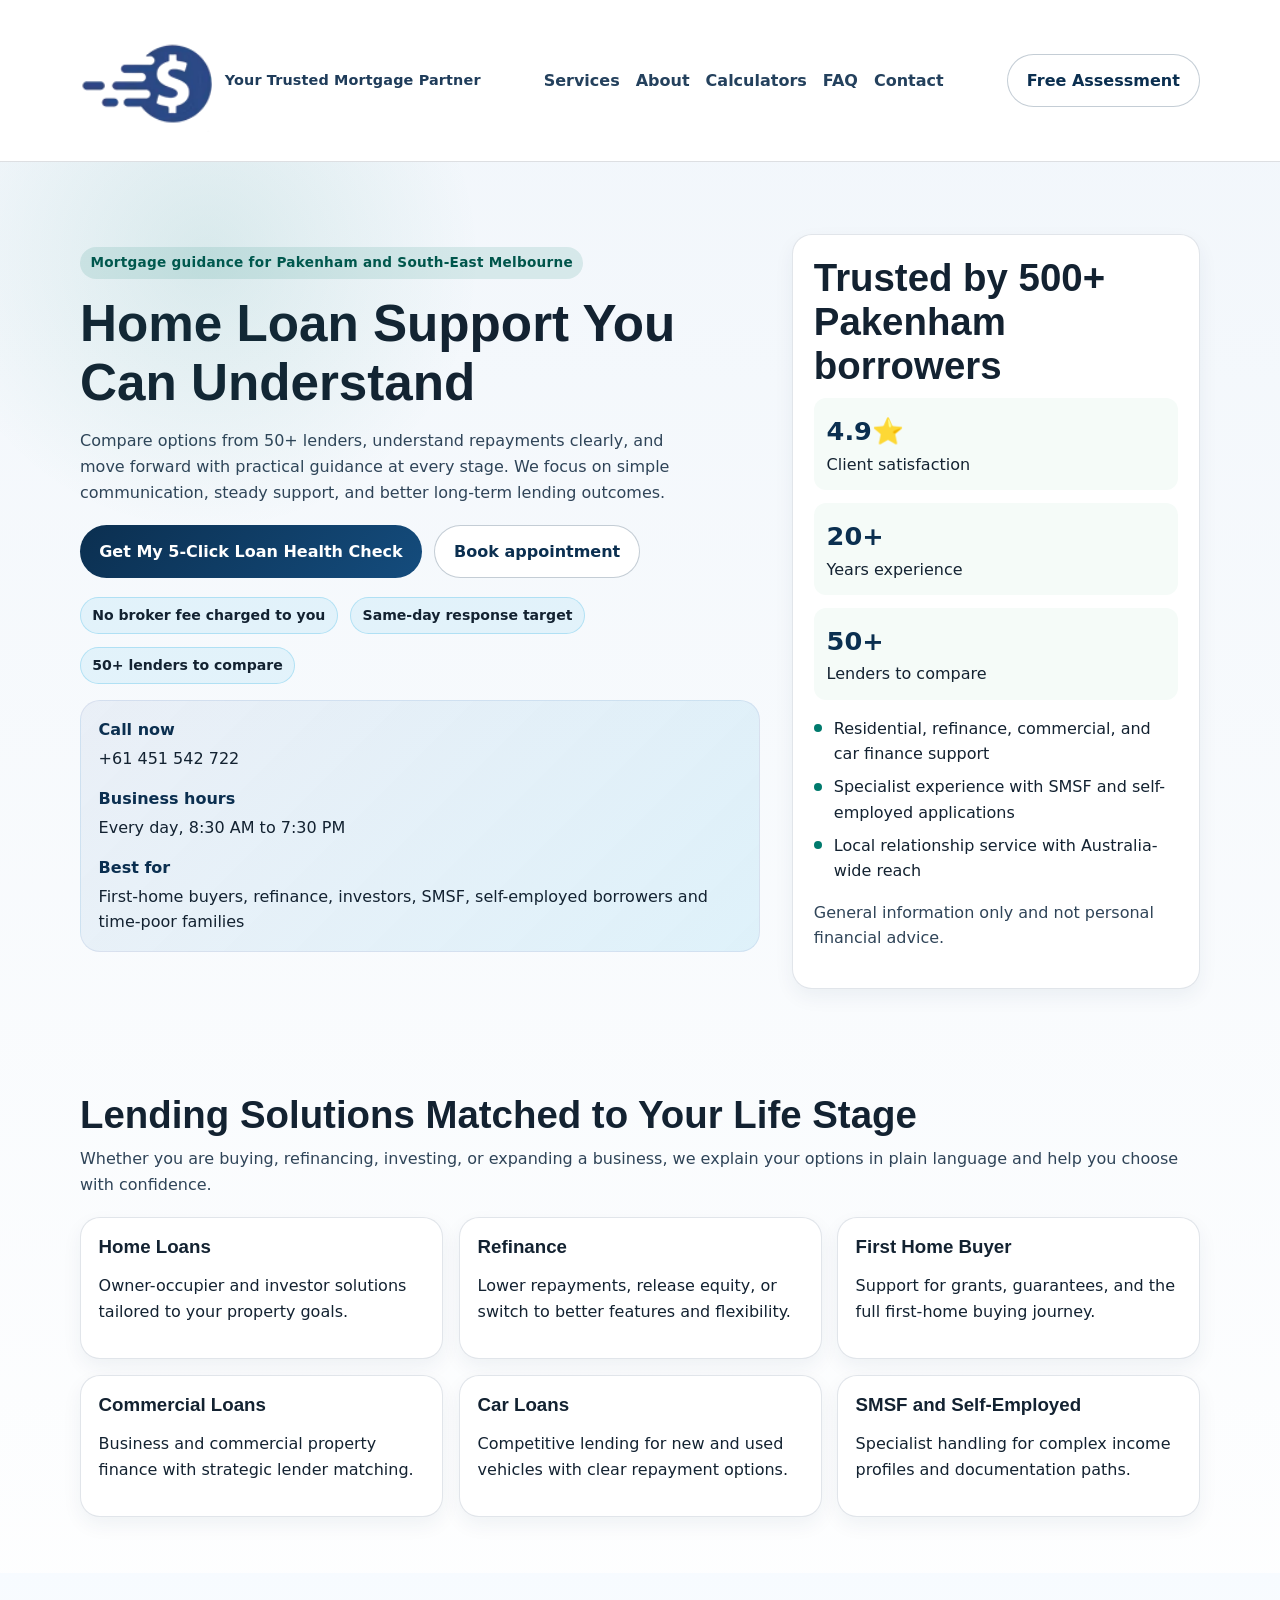
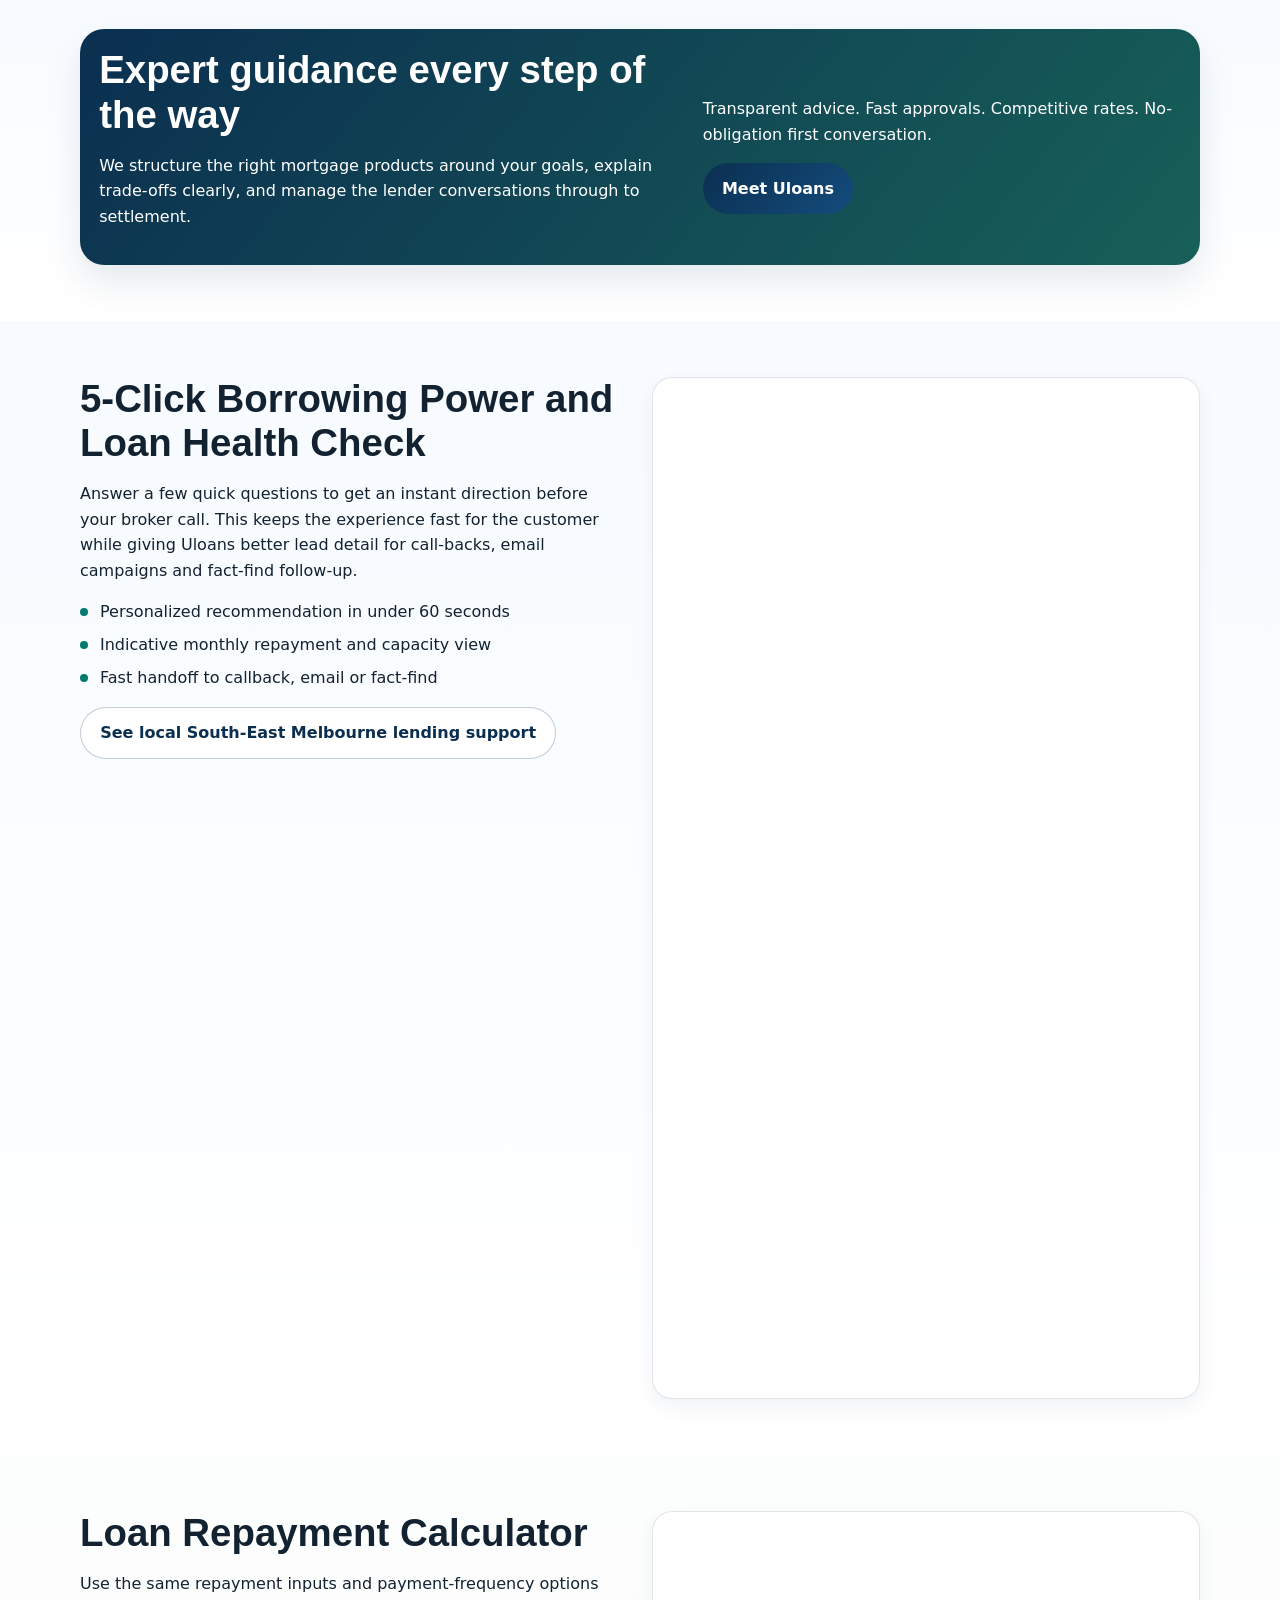
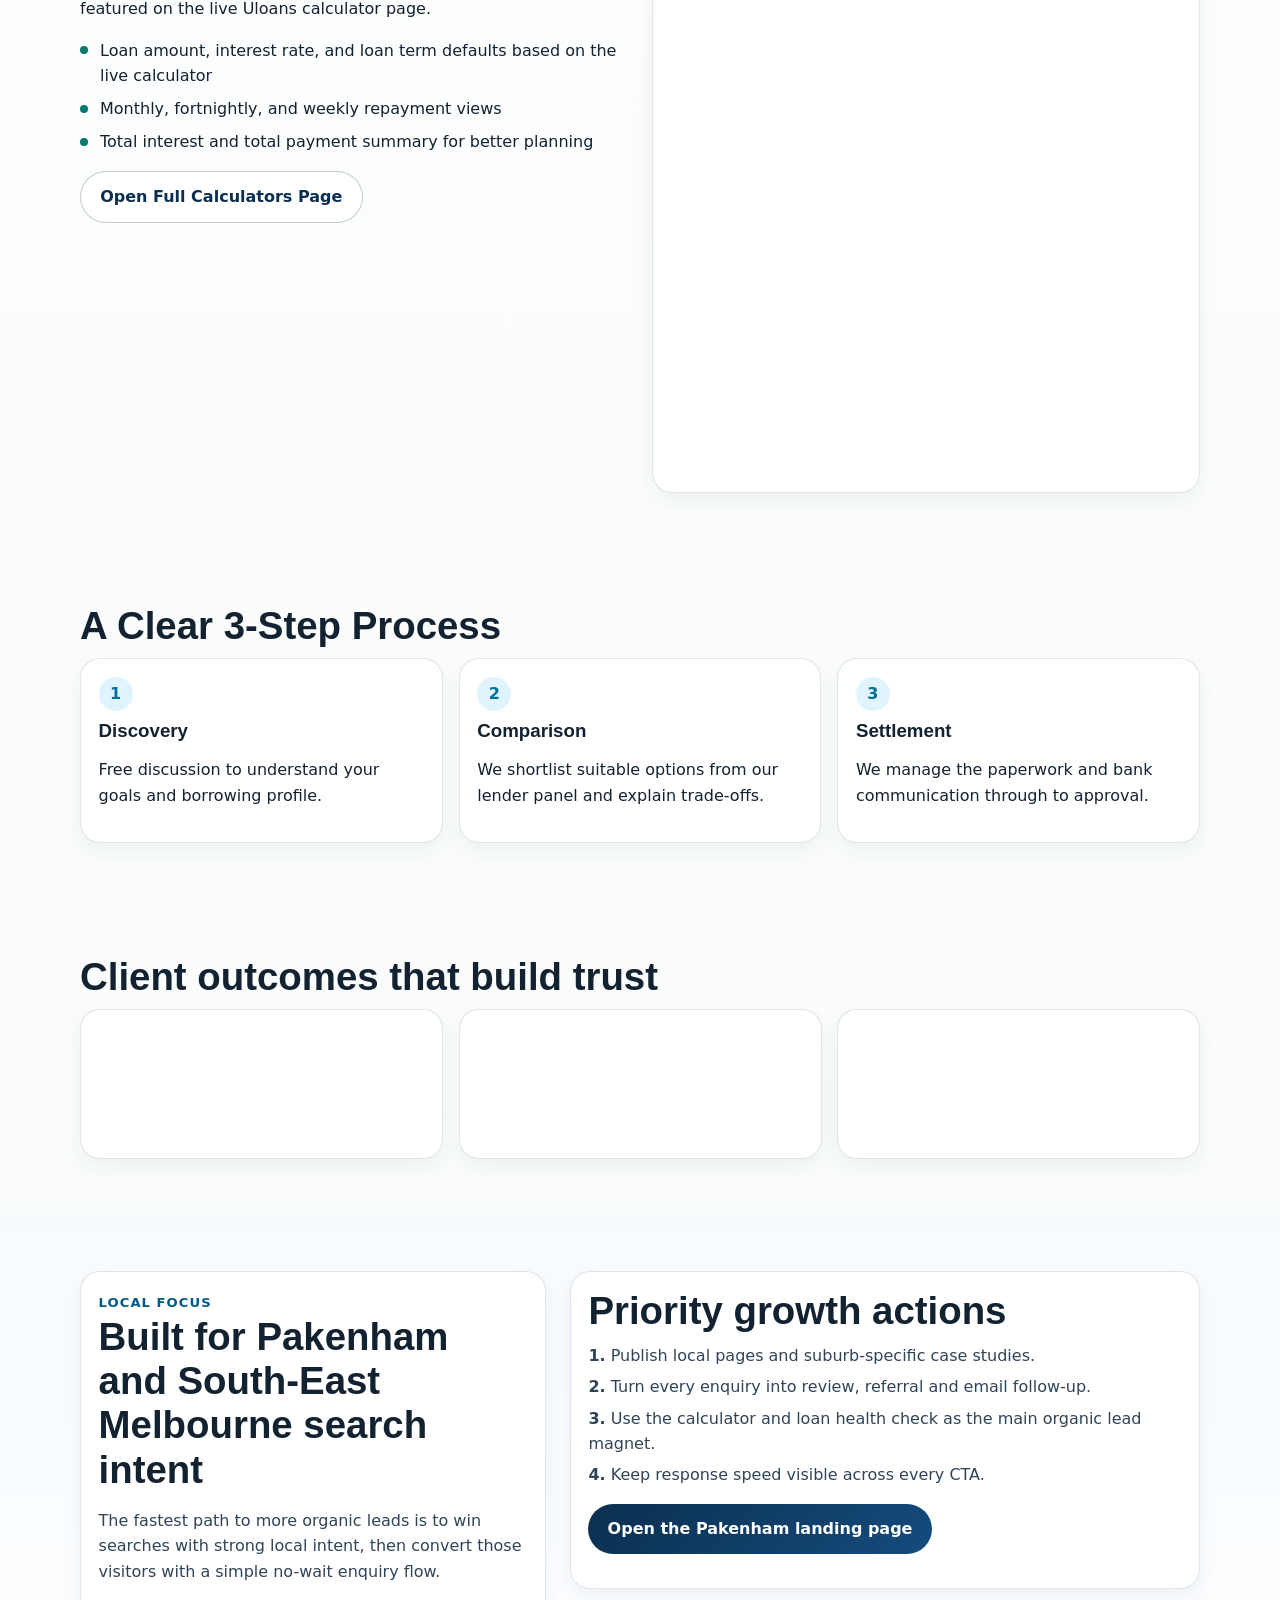
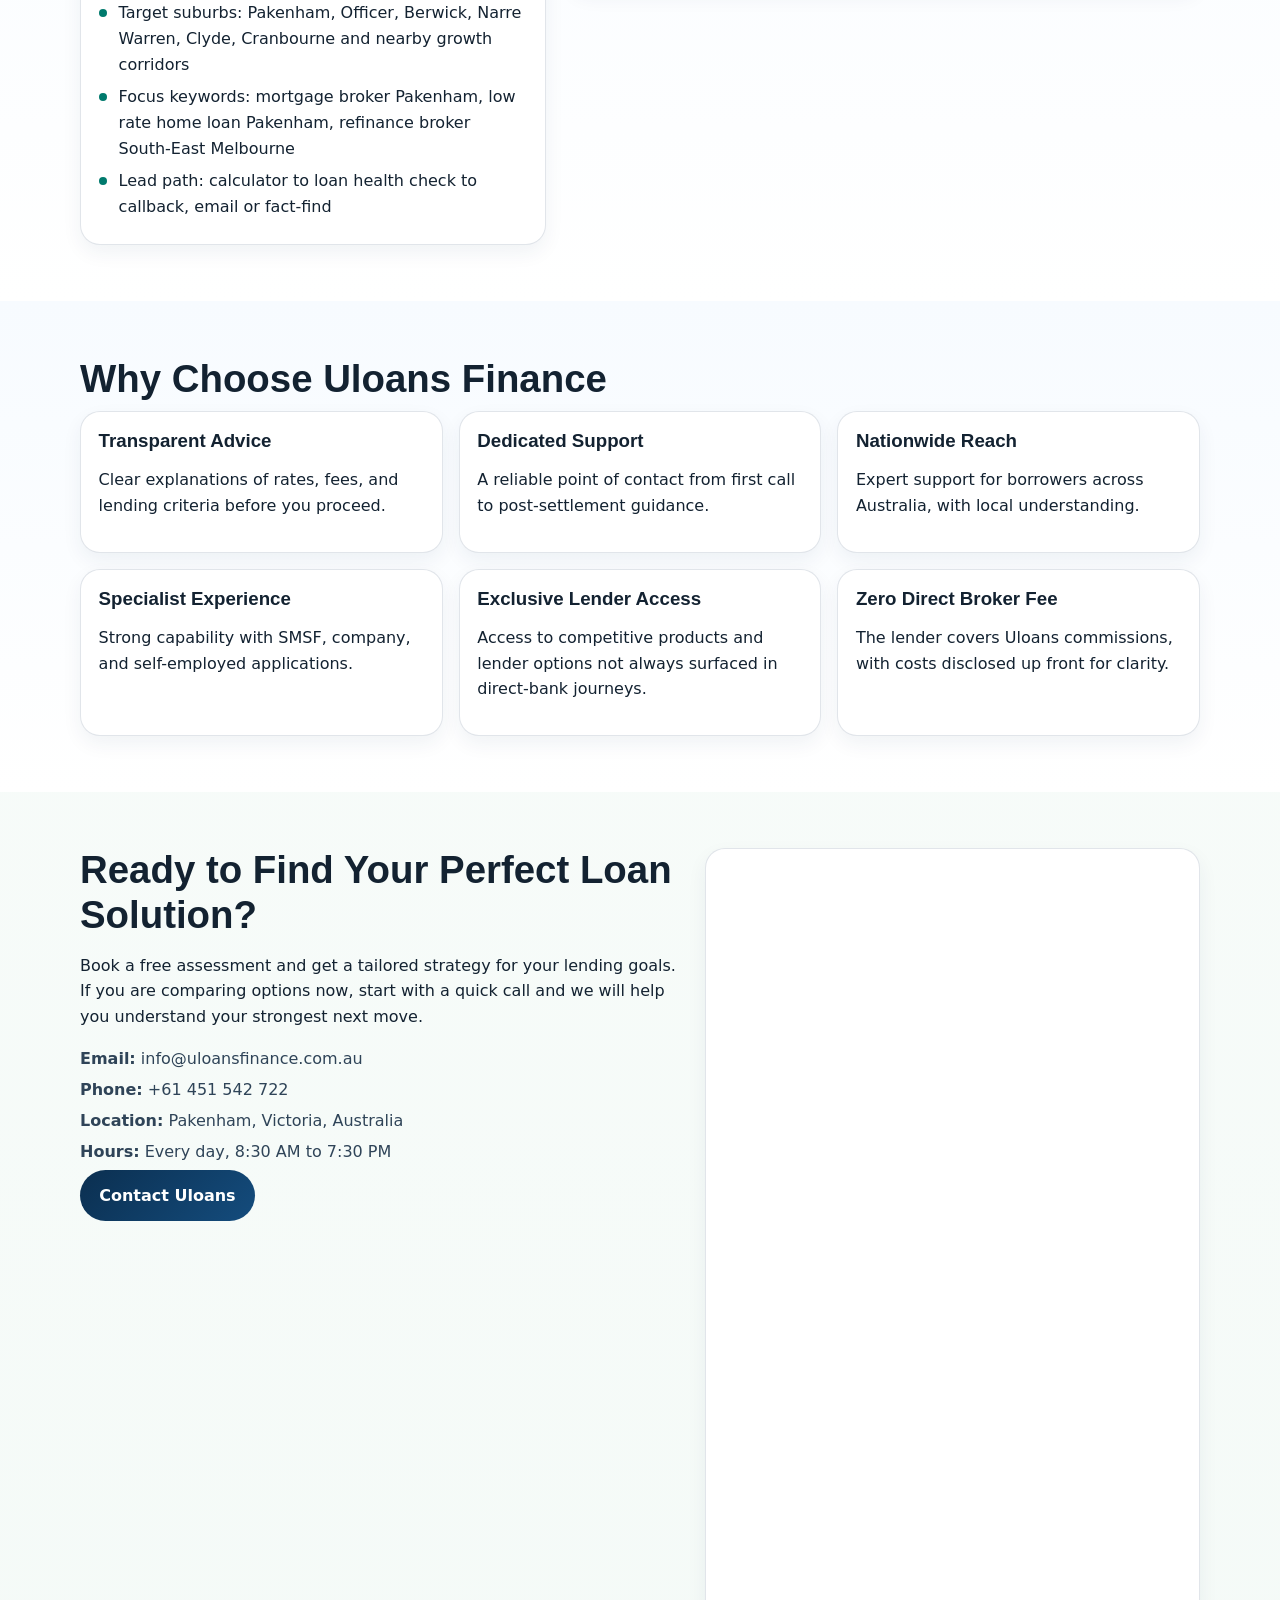
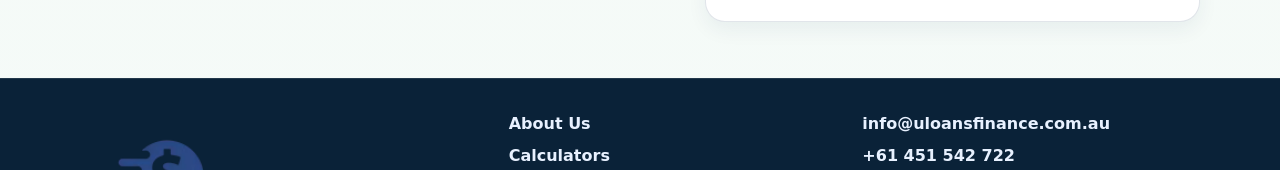
==== prototype/index.html @ f78ba975 "Refresh UX theme and homepage copy inspired by financial services benchmark" ====
<!doctype html>
<html lang="en-AU">
<head>
  <meta charset="UTF-8">
  <meta name="viewport" content="width=device-width, initial-scale=1.0">
  <meta name="format-detection" content="telephone=yes">
  <title>Mortgage Broker Pakenham | Home Loans, Refinance and Loan Health Checks | Uloans Finance</title>
  <meta name="description" content="Uloans Finance is a mortgage broker in Pakenham helping South-East Melbourne borrowers with low rate home loans, refinance, first-home buyer support, commercial lending and fast loan health checks.">
  <meta name="keywords" content="mortgage broker Pakenham, low rate home loan Pakenham, refinance broker Pakenham, South East Melbourne mortgage broker, first home buyer broker, loan health check">
  <meta name="robots" content="index, follow">
  <meta name="language" content="English">
  <meta name="revisit-after" content="7 days">
  <meta name="author" content="Uloans Finance">
  <meta name="theme-color" content="#003087">
  <link rel="icon" href="assets/favicon.svg" type="image/svg+xml">
  <link rel="manifest" href="site.webmanifest">
  <link rel="canonical" href="https://uloansfinance.com.au/">

  <meta property="og:type" content="website">
  <meta property="og:title" content="Mortgage Broker Pakenham | Smarter, Faster Loan Solutions">
  <meta property="og:description" content="Low rate home loans, refinance, first-home buyer lending and loan health checks with a mortgage broker in Pakenham serving South-East Melbourne.">
  <meta property="og:url" content="/">
  <meta property="og:site_name" content="Uloans Finance">
  <meta property="og:image" content="assets/logo.webp">
  <meta property="og:image:alt" content="Uloans Finance Logo">

  <meta name="twitter:card" content="summary_large_image">
  <meta name="twitter:title" content="Mortgage Broker Pakenham | Smarter, Faster Loan Solutions">
  <meta name="twitter:description" content="Low rate home loans, refinance and fast loan health checks for Pakenham and South-East Melbourne borrowers.">
  <link rel="stylesheet" href="styles.css">

  <script type="application/ld+json">
  {
    "@context": "https://schema.org",
    "@type": "FinancialService",
    "name": "Uloans Finance",
    "url": "/",
    "email": "info@uloansfinance.com.au",
    "telephone": "+61-451-542-722",
    "address": {
      "@type": "PostalAddress",
      "addressLocality": "Pakenham",
      "addressRegion": "VIC",
      "addressCountry": "AU"
    },
    "areaServed": "Australia",
    "openingHours": "Mo-Su 08:30-19:30",
    "sameAs": [
      "https://www.facebook.com/share/1BhKm394Ta/?mibextid=wwXIfr",
      "https://www.instagram.com/uloans_finance"
    ],
    "serviceType": [
      "Home Loans",
      "Refinance",
      "First Home Buyer Loans",
      "Commercial Loans",
      "Car Loans",
      "SMSF Loans",
      "Self-Employed Lending"
    ]
  }
  </script>
</head>
<body>
  <a class="skip-link" href="#main-content">Skip to main content</a>

  <header class="site-header">
    <div class="container nav-wrap">
      <a class="brand" href="index.html">
        <picture>
          <source srcset="assets/logo.webp" type="image/webp">
          <img class="brand-logo" src="assets/logo.png" alt="Uloans Finance logo" width="132" height="48" fetchpriority="high">
        </picture>
        <span class="brand-text">Your Trusted Mortgage Partner</span>
      </a>
      <nav aria-label="Primary">
        <ul>
          <li><a href="index.html#services">Services</a></li>
          <li><a href="about.html">About</a></li>
          <li><a href="calculators.html">Calculators</a></li>
          <li><a href="faq.html">FAQ</a></li>
          <li><a href="contact.html">Contact</a></li>
        </ul>
      </nav>
      <a class="btn btn-ghost" href="https://app.middle.finance/ref/9f5745d5-ed53-4b26-9bb2-8b21437cd93b">Free Assessment</a>
    </div>
  </header>

  <main id="main-content">
    <section class="hero" id="top">
      <div class="container hero-grid">
        <div>
          <p class="eyebrow">Mortgage guidance for Pakenham and South-East Melbourne</p>
          <h1>Home Loan Support You Can Understand</h1>
          <p class="hero-copy">Compare options from 50+ lenders, understand repayments clearly, and move forward with practical guidance at every stage. We focus on simple communication, steady support, and better long-term lending outcomes.</p>
          <div class="hero-cta">
            <a class="btn" href="#snapshot">Get My 5-Click Loan Health Check</a>
            <a class="btn btn-ghost" href="https://bookings.cloud.microsoft/book/AppointmentwithDhirajUloansFinance@uloansfinance.com.au/?ismsaljsauthenabled">Book appointment</a>
          </div>
          <ul class="hero-points" aria-label="Key benefits">
            <li>No broker fee charged to you</li>
            <li>Same-day response target</li>
            <li>50+ lenders to compare</li>
          </ul>
          <div class="hero-lead-panel" aria-label="Quick lead options">
            <div>
              <strong>Call now</strong>
              <a href="tel:+61451542722">+61 451 542 722</a>
            </div>
            <div>
              <strong>Business hours</strong>
              <span>Every day, 8:30 AM to 7:30 PM</span>
            </div>
            <div>
              <strong>Best for</strong>
              <span>First-home buyers, refinance, investors, SMSF, self-employed borrowers and time-poor families</span>
            </div>
          </div>
        </div>
        <div class="hero-card" aria-label="Trust stats">
          <h2>Trusted by 500+ Pakenham borrowers</h2>
          <div class="stats">
            <article><strong>4.9⭐</strong><span>Client satisfaction</span></article>
            <article><strong>20+</strong><span>Years experience</span></article>
            <article><strong>50+</strong><span>Lenders to compare</span></article>
          </div>
          <ul class="checklist">
            <li>Residential, refinance, commercial, and car finance support</li>
            <li>Specialist experience with SMSF and self-employed applications</li>
            <li>Local relationship service with Australia-wide reach</li>
          </ul>
          <p class="legal-mini">General information only and not personal financial advice.</p>
        </div>
      </div>
    </section>

    <section class="section" id="services">
      <div class="container">
        <h2>Lending Solutions Matched to Your Life Stage</h2>
        <p class="section-copy">Whether you are buying, refinancing, investing, or expanding a business, we explain your options in plain language and help you choose with confidence.</p>
        <div class="service-grid">
          <article class="card"><h3>Home Loans</h3><p>Owner-occupier and investor solutions tailored to your property goals.</p></article>
          <article class="card"><h3>Refinance</h3><p>Lower repayments, release equity, or switch to better features and flexibility.</p></article>
          <article class="card"><h3>First Home Buyer</h3><p>Support for grants, guarantees, and the full first-home buying journey.</p></article>
          <article class="card"><h3>Commercial Loans</h3><p>Business and commercial property finance with strategic lender matching.</p></article>
          <article class="card"><h3>Car Loans</h3><p>Competitive lending for new and used vehicles with clear repayment options.</p></article>
          <article class="card"><h3>SMSF and Self-Employed</h3><p>Specialist handling for complex income profiles and documentation paths.</p></article>
        </div>
      </div>
    </section>

    <section class="section alt">
      <div class="container cta-panel band">
        <div>
          <h2>Expert guidance every step of the way</h2>
          <p>We structure the right mortgage products around your goals, explain trade-offs clearly, and manage the lender conversations through to settlement.</p>
        </div>
        <div>
          <p>Transparent advice. Fast approvals. Competitive rates. No-obligation first conversation.</p>
          <a class="btn" href="about.html">Meet Uloans</a>
        </div>
      </div>
    </section>

    <section class="section alt" id="snapshot" aria-labelledby="snapshot-title">
      <div class="container split">
        <div>
          <h2 id="snapshot-title">5-Click Borrowing Power and Loan Health Check</h2>
          <p>Answer a few quick questions to get an instant direction before your broker call. This keeps the experience fast for the customer while giving Uloans better lead detail for call-backs, email campaigns and fact-find follow-up.</p>
          <ul class="checklist">
            <li>Personalized recommendation in under 60 seconds</li>
            <li>Indicative monthly repayment and capacity view</li>
            <li>Fast handoff to callback, email or fact-find</li>
          </ul>
          <p><a class="btn btn-ghost" href="mortgage-broker-pakenham.html">See local South-East Melbourne lending support</a></p>
        </div>
        <form class="snapshot-form" id="snapshotForm" novalidate>
          <label for="loanType">Loan type</label>
          <select id="loanType" required>
            <option value="home">Home Loan</option>
            <option value="refinance">Refinance</option>
            <option value="first-home">First Home Buyer</option>
            <option value="car">Car Loan</option>
            <option value="commercial">Commercial Loan</option>
          </select>

          <label for="suburb">Your suburb</label>
          <input id="suburb" type="text" placeholder="Pakenham" value="Pakenham" autocomplete="address-level2" required>

          <label for="income">Household monthly income (AUD)</label>
          <input id="income" type="number" min="2000" step="100" value="9000" required>

          <label for="deposit">Available deposit (AUD)</label>
          <input id="deposit" type="number" min="0" step="1000" value="80000" required>

          <label for="targetAmount">Target loan amount (AUD)</label>
          <input id="targetAmount" type="number" min="50000" step="5000" value="600000" required>

          <button class="btn" type="submit">Generate Snapshot</button>
          <output id="snapshotResult" class="result" aria-live="polite">Enter your details to generate a recommendation.</output>
          <div class="contact-list" aria-label="Next steps after snapshot">
            <p><strong>Next step:</strong> Send the result by email, open WhatsApp, or move straight into a callback.</p>
            <p><a id="snapshotEmailLink" href="mailto:info@uloansfinance.com.au?subject=Uloans%20Loan%20Health%20Check&amp;body=Please%20review%20my%20loan%20health%20check.">Email my result</a></p>
            <p><a id="snapshotWhatsAppLink" href="https://wa.me/61451542722?text=Hi%20Uloans%2C%20I%20want%20to%20discuss%20my%20loan%20health%20check." target="_blank" rel="noopener">Send on WhatsApp</a></p>
            <p><a href="https://bookings.cloud.microsoft/book/AppointmentwithDhirajUloansFinance@uloansfinance.com.au/?ismsaljsauthenabled">Book appointment</a></p>
          </div>
        </form>
      </div>
    </section>

    <section class="section" id="calculator">
      <div class="container split">
        <div>
          <h2>Loan Repayment Calculator</h2>
          <p>Use the same repayment inputs and payment-frequency options featured on the live Uloans calculator page.</p>
          <ul class="checklist">
            <li>Loan amount, interest rate, and loan term defaults based on the live calculator</li>
            <li>Monthly, fortnightly, and weekly repayment views</li>
            <li>Total interest and total payment summary for better planning</li>
          </ul>
          <p><a class="btn btn-ghost" href="calculators.html">Open Full Calculators Page</a></p>
        </div>
        <form class="calc" data-loan-calculator novalidate>
          <label for="amount">Loan amount</label>
          <input id="amount" data-calc="amount" type="number" min="50000" value="500000" required>

          <label for="rate">Interest rate (%)</label>
          <input id="rate" data-calc="rate" type="number" min="1" max="20" step="0.01" value="5.5" required>

          <label for="term">Term (years)</label>
          <input id="term" data-calc="term" type="number" min="1" max="30" value="25" required>

          <label for="frequency">Payment frequency</label>
          <select id="frequency" data-calc="frequency" required>
            <option value="monthly">Monthly</option>
            <option value="fortnightly">Fortnightly</option>
            <option value="weekly">Weekly</option>
          </select>

          <button class="btn" type="submit">Calculate</button>
          <div class="calc-results" aria-live="polite">
            <p class="repayment" data-calc-output="repayment">Monthly payment: $3,070.44</p>
            <p class="repayment-sub" data-calc-output="interest">Total interest: $421,131.24</p>
            <p class="repayment-sub" data-calc-output="payment">Total payment: $921,131.24</p>
          </div>
        </form>
      </div>
    </section>

    <section class="section" id="process">
      <div class="container">
          <h2>A Clear 3-Step Process</h2>
        <div class="steps">
          <article><span>1</span><h3>Discovery</h3><p>Free discussion to understand your goals and borrowing profile.</p></article>
          <article><span>2</span><h3>Comparison</h3><p>We shortlist suitable options from our lender panel and explain trade-offs.</p></article>
          <article><span>3</span><h3>Settlement</h3><p>We manage the paperwork and bank communication through to approval.</p></article>
        </div>
      </div>
    </section>

    <section class="section">
      <div class="container">
        <h2>Client outcomes that build trust</h2>
        <div class="testimonial-grid">
          <article>
            <blockquote>"Uloans Finance made my first home buying experience so much easier than I expected."</blockquote>
            <footer>Sarah, Pakenham VIC</footer>
          </article>
          <article>
            <blockquote>"The process was fast, transparent, and I always knew what came next."</blockquote>
            <footer>Refinance client</footer>
          </article>
          <article>
            <blockquote>"Strong support through a more complex self-employed application."</blockquote>
            <footer>Business owner, Melbourne</footer>
          </article>
        </div>
      </div>
    </section>

    <section class="section alt" id="local-seo">
      <div class="container split-tight">
        <div class="info-card">
          <span class="page-kicker">Local Focus</span>
          <h2>Built for Pakenham and South-East Melbourne search intent</h2>
          <p class="lead">The fastest path to more organic leads is to win searches with strong local intent, then convert those visitors with a simple no-wait enquiry flow.</p>
          <ul class="checklist">
            <li>Target suburbs: Pakenham, Officer, Berwick, Narre Warren, Clyde, Cranbourne and nearby growth corridors</li>
            <li>Focus keywords: mortgage broker Pakenham, low rate home loan Pakenham, refinance broker South-East Melbourne</li>
            <li>Lead path: calculator to loan health check to callback, email or fact-find</li>
          </ul>
        </div>
        <div class="info-card">
          <h2>Priority growth actions</h2>
          <div class="contact-list">
            <p><strong>1.</strong> Publish local pages and suburb-specific case studies.</p>
            <p><strong>2.</strong> Turn every enquiry into review, referral and email follow-up.</p>
            <p><strong>3.</strong> Use the calculator and loan health check as the main organic lead magnet.</p>
            <p><strong>4.</strong> Keep response speed visible across every CTA.</p>
          </div>
          <p><a class="btn" href="mortgage-broker-pakenham.html">Open the Pakenham landing page</a></p>
        </div>
      </div>
    </section>

    <section class="section alt" id="insights">
      <div class="container">
        <h2>Why Choose Uloans Finance</h2>
        <div class="feature-grid">
          <article><h3>Transparent Advice</h3><p>Clear explanations of rates, fees, and lending criteria before you proceed.</p></article>
          <article><h3>Dedicated Support</h3><p>A reliable point of contact from first call to post-settlement guidance.</p></article>
          <article><h3>Nationwide Reach</h3><p>Expert support for borrowers across Australia, with local understanding.</p></article>
          <article><h3>Specialist Experience</h3><p>Strong capability with SMSF, company, and self-employed applications.</p></article>
          <article><h3>Exclusive Lender Access</h3><p>Access to competitive products and lender options not always surfaced in direct-bank journeys.</p></article>
          <article><h3>Zero Direct Broker Fee</h3><p>The lender covers Uloans commissions, with costs disclosed up front for clarity.</p></article>
        </div>
      </div>
    </section>

    <section class="section" id="contact">
      <div class="container contact-grid">
        <div>
          <h2>Ready to Find Your Perfect Loan Solution?</h2>
          <p>Book a free assessment and get a tailored strategy for your lending goals. If you are comparing options now, start with a quick call and we will help you understand your strongest next move.</p>
          <div class="contact-list">
            <p><strong>Email:</strong> <a href="mailto:info@uloansfinance.com.au">info@uloansfinance.com.au</a></p>
            <p><strong>Phone:</strong> <a href="tel:+61451542722">+61 451 542 722</a></p>
            <p><strong>Location:</strong> Pakenham, Victoria, Australia</p>
            <p><strong>Hours:</strong> Every day, 8:30 AM to 7:30 PM</p>
          </div>
          <a class="btn" href="contact.html">Contact Uloans</a>
        </div>
        <form class="lead-form" id="callbackForm" aria-label="Quick assessment request">
          <label for="name">Full name</label>
          <input id="name" type="text" placeholder="Jane Smith" required>

          <label for="email">Email</label>
          <input id="email" type="email" placeholder="jane@example.com" required>

          <label for="phone">Phone</label>
          <input id="phone" type="tel" placeholder="04xx xxx xxx" required>

          <label for="lead-suburb">Suburb</label>
          <input id="lead-suburb" type="text" placeholder="Pakenham" required>

          <label for="goal">What do you need?</label>
          <select id="goal" required>
            <option>Home loan</option>
            <option>Refinance</option>
            <option>First home buyer</option>
            <option>Commercial loan</option>
            <option>Car loan</option>
          </select>

          <label for="timeframe">When do you want to move?</label>
          <select id="timeframe" required>
            <option>ASAP</option>
            <option>Within 30 days</option>
            <option>Within 3 months</option>
            <option>Researching options</option>
          </select>

          <button class="btn" type="submit">Request Callback</button>
          <output id="callbackResult" class="result" aria-live="polite">We aim to respond on the same business day.</output>
          <p class="legal-mini">By submitting, you agree to privacy and credit guide terms.</p>
        </form>
      </div>
    </section>
  </main>

  <footer class="site-footer">
    <div class="container footer-wrap">
      <div>
        <picture>
          <source srcset="assets/logo.webp" type="image/webp">
          <img class="brand-logo" src="assets/logo.png" alt="Uloans Finance logo" width="124" height="45" loading="lazy" decoding="async">
        </picture>
        <p>© 2026 ABN 63 686 014 175 | Credit Representative No. 568139 | Authorised under ACL No. 554010.</p>
        <p>This content is general information only and does not consider your objectives, financial situation, or needs.</p>
      </div>
      <div class="footer-links">
        <a href="about.html">About Us</a>
        <a href="calculators.html">Calculators</a>
        <a href="latest-updates.html">Latest Updates</a>
        <a href="faq.html">FAQ</a>
      </div>
      <div class="footer-contact">
        <a href="mailto:info@uloansfinance.com.au">info@uloansfinance.com.au</a>
        <a href="tel:+61451542722">+61 451 542 722</a>
        <span>Pakenham, Victoria, Australia</span>
<div class="footer-social" aria-label="Social links">
  <a href="https://www.facebook.com/share/1BhKm394Ta/?mibextid=wwXIfr" target="_blank" rel="noopener" aria-label="Facebook profile">
    <svg viewBox="0 0 24 24" aria-hidden="true" focusable="false">
      <path d="M13.5 8.5V7.1c0-.7.5-.9 1-.9h1.9V3h-2.6c-3 0-4.3 1.8-4.3 4.6v.9H7v3.3h2.5V21h4V11.8h2.7l.4-3.3h-3.1z" />
    </svg>
    <span class="social-label">Facebook</span>
  </a>
  <a href="https://www.instagram.com/uloans_finance" target="_blank" rel="noopener" aria-label="Instagram profile">
    <svg viewBox="0 0 24 24" aria-hidden="true" focusable="false">
      <path d="M7.8 2h8.4A5.8 5.8 0 0 1 22 7.8v8.4a5.8 5.8 0 0 1-5.8 5.8H7.8A5.8 5.8 0 0 1 2 16.2V7.8A5.8 5.8 0 0 1 7.8 2zm0 1.9A3.9 3.9 0 0 0 3.9 7.8v8.4a3.9 3.9 0 0 0 3.9 3.9h8.4a3.9 3.9 0 0 0 3.9-3.9V7.8a3.9 3.9 0 0 0-3.9-3.9H7.8zm8.8 1.5a1.2 1.2 0 1 1 0 2.4 1.2 1.2 0 0 1 0-2.4zM12 7a5 5 0 1 1 0 10 5 5 0 0 1 0-10zm0 1.9a3.1 3.1 0 1 0 0 6.2 3.1 3.1 0 0 0 0-6.2z" />
    </svg>
    <span class="social-label">Instagram</span>
  </a>
</div>
      </div>
    </div>
  </footer>

  <div class="mobile-cta" role="region" aria-label="Quick actions">
    <a href="https://app.middle.finance/ref/9f5745d5-ed53-4b26-9bb2-8b21437cd93b">Free Assessment</a>
    <a href="https://bookings.cloud.microsoft/book/AppointmentwithDhirajUloansFinance@uloansfinance.com.au/?ismsaljsauthenabled">Book appointment</a>
  </div>

  <script src="script.js" defer></script>
</body>
</html>
---- prototype/styles.css ----
:root{--navy:#003087;--sky:#00a3e0;--mist:#eff6ff;--ink:#132238;--slate:#31445e;--line:rgba(19, 34, 56, 0.12);--white:#ffffff;--panel:#f8fbff;--radius:20px;--radius-sm:14px;--shadow:0 20px 60px rgba(0, 48, 135, 0.12)}*{box-sizing:border-box}body,html{margin:0;padding:0}body{font-family:"Segoe UI","Helvetica Neue",Arial,sans-serif;color:var(--ink);background:linear-gradient(180deg,#f4f9ff 0,#fff 32%,#f9fcff 100%);line-height:1.6;text-rendering:optimizeLegibility}h1,h2,h3{margin:0 0 .6rem;line-height:1.15;font-family:"Segoe UI","Helvetica Neue",Arial,sans-serif;font-weight:700}h1{font-size:clamp(2rem,4vw,3.4rem)}h2{font-size:clamp(1.6rem,3vw,2.4rem)}a{color:inherit;text-decoration:none}.container{width:min(1120px,calc(100% - 2rem));margin:0 auto}img{max-width:100%;display:block}.skip-link{position:absolute;left:-9999px}.skip-link:focus{left:1rem;top:1rem;background:var(--white);border:2px solid var(--navy);padding:.5rem .75rem;z-index:1000}.site-header{position:sticky;top:0;z-index:100;backdrop-filter:blur(8px);background:rgba(255,255,255,.94);border-bottom:1px solid var(--line)}.nav-wrap,nav ul{display:flex;gap:1rem}.brand,.nav-wrap{align-items:center}.nav-wrap{justify-content:space-between;padding:.85rem 0}.brand{display:flex;gap:.8rem}.brand-logo{width:132px;height:auto}.brand-text{font-weight:700;font-size:.95rem}nav ul{padding:0;margin:0;list-style:none}nav a{font-weight:600;color:#244267}.brand-text,nav a[aria-current=page]{color:var(--navy)}.btn{display:inline-flex;align-items:center;justify-content:center;border:0;border-radius:999px;padding:.78rem 1.2rem;font-weight:700;background:linear-gradient(135deg,var(--navy),#005bc2);color:var(--white);cursor:pointer;transition:transform 180ms ease,box-shadow 180ms ease}.btn:focus-visible,.btn:hover{transform:translateY(-2px);box-shadow:0 10px 22px rgba(11,45,92,.24)}.btn-ghost{background:0 0;color:var(--navy);border:2px solid rgba(0,48,135,.16)}.hero{position:relative;overflow:clip;padding:4.5rem 0 3rem}.hero::before{content:"";position:absolute;inset:-20%auto auto -5%;width:420px;height:420px;border-radius:50%;background:radial-gradient(circle,rgba(0,163,224,.16)0,rgba(0,163,224,0) 70%);pointer-events:none}.hero-grid{display:grid;grid-template-columns:1.25fr .75fr;gap:2rem}.eyebrow{display:inline-block;padding:.3rem .65rem;border-radius:999px;background:rgba(0,163,224,.12);color:#004f82;font-weight:800;font-size:.85rem;margin-bottom:1rem;letter-spacing:.02em}.contact-list,.faq-copy,.hero-copy,.lead,.legal-mini,.page-intro,.post-meta,.repayment-sub,.section-copy{color:var(--slate)}.hero-copy{max-width:62ch}.hero-cta,.hero-points{display:flex;flex-wrap:wrap}.hero-cta{gap:.75rem;margin-top:1.25rem}.hero-points{list-style:none;margin:1.2rem 0 0;padding:0;gap:.8rem}.hero-points li{background:rgba(0,163,224,.08);border:1px solid rgba(0,163,224,.22);border-radius:999px;padding:.4rem .7rem;font-weight:600;font-size:.88rem}.hero-card{background:var(--white);border-radius:var(--radius);box-shadow:var(--shadow);padding:1.3rem;border:1px solid rgba(0,48,135,.08)}.page-hero .container,.stats{display:grid;gap:.8rem}.stats article{background:var(--panel);border-radius:12px;padding:.8rem}.stats strong{display:block;color:var(--navy);font-size:1.6rem}.hero-lead-panel,.hero-media{margin-top:1rem;border-radius:var(--radius);border:1px solid rgba(0,48,135,.08)}.hero-media{overflow:hidden;box-shadow:var(--shadow)}.hero-lead-panel{display:grid;gap:.9rem;padding:1rem 1.1rem;background:linear-gradient(135deg,rgba(0,48,135,.05),rgba(0,163,224,.1))}.hero-lead-panel strong{display:block;margin-bottom:.2rem;color:var(--navy)}.hero-lead-panel a,.hero-lead-panel span{color:var(--ink)}.hero-media img{width:100%;height:100%;object-fit:cover}.section{padding:3.5rem 0}.alt{background:linear-gradient(180deg,#f7fbff 0,#fff 100%)}.section-copy{margin:0 0 1.25rem}.contact-cards,.feature-grid,.metric-grid,.post-grid,.service-grid,.steps,.testimonial-grid{display:grid;gap:1rem;grid-template-columns:repeat(3,minmax(0,1fr))}.card,.feature-grid article,.post-card,.steps article{padding:1.1rem}.card,.contact-cards article,.feature-grid article,.post-card,.steps article{background:var(--white);border-radius:var(--radius);border:1px solid var(--line)}.info-card,.metric-grid article,.testimonial-grid article{padding:1.1rem}.faq-categories a,.info-card,.metric-grid article,.testimonial-grid article{background:var(--white);border-radius:var(--radius);border:1px solid var(--line)}.split,.split-tight{display:grid;grid-template-columns:1fr 1fr;gap:1.5rem;align-items:start}.split-tight{grid-template-columns:.85fr 1.15fr}.calc,.lead-form,.snapshot-form{background:var(--white);border-radius:var(--radius);padding:1.2rem;box-shadow:var(--shadow);display:grid;gap:.65rem}.calc,.card,.contact-cards article,.faq-list details,.hero-card,.lead-form,.metric-grid article,.post-card,.snapshot-form,.testimonial-grid article{content-visibility:auto;contain-intrinsic-size:1px 400px}label{font-weight:700;font-size:.94rem}input,select,textarea{width:100%;border-radius:12px;border:1px solid rgba(19,34,56,.18);padding:.68rem .72rem;font:inherit}textarea{min-height:140px;resize:vertical}a:focus,button:focus,input:focus,select:focus,textarea:focus{outline:3px solid rgba(0,163,224,.24);outline-offset:2px}.repayment,.result{margin:.5rem 0 0;font-weight:700;color:var(--navy)}.calc-results{padding:.85rem .95rem;border-radius:var(--radius-sm);background:var(--mist)}.repayment-sub{margin:.3rem 0 0;font-size:.95rem}.checklist{list-style:none;padding:0;margin:1rem 0 0}.checklist li{position:relative;padding-left:1.25rem;margin-bottom:.45rem}.checklist li::before{content:"";position:absolute;left:0;top:.54rem;width:8px;height:8px;border-radius:50%;background:var(--sky)}.steps span{display:inline-grid;place-items:center;width:34px;height:34px;border-radius:50%;background:#dff4ff;color:#006d9a;font-weight:800;margin-bottom:.55rem}.page-hero{padding:3.5rem 0 1.4rem}.page-kicker{color:#005988;font-size:.82rem;font-weight:800;letter-spacing:.08em;text-transform:uppercase}.page-intro{max-width:68ch;margin:0}.band{background:linear-gradient(135deg,rgba(0,48,135,.96),rgba(0,163,224,.9));color:var(--white);border-radius:calc(var(--radius) + 4px);padding:1.2rem;box-shadow:var(--shadow)}.band h2,.band h3,.band p{color:inherit}.metric-grid article strong{display:block;font-size:1.8rem;color:var(--navy)}.about-highlight-card{min-height:100%}.faq-list{display:grid;gap:.9rem}.faq-list details{background:var(--white);border:1px solid var(--line);border-radius:var(--radius-sm);padding:1rem 1.05rem}.faq-list summary{cursor:pointer;font-weight:700;color:var(--navy)}.faq-copy{margin:.75rem 0 0}.faq-categories{display:flex;flex-wrap:wrap;gap:.7rem}.faq-categories a{padding:.7rem .95rem;font-weight:700}.post-card{display:grid;gap:.6rem}.post-meta{font-size:.85rem;font-weight:700}.contact-grid,.cta-panel{display:grid;grid-template-columns:1.1fr .9fr;gap:1.2rem}.contact-cards article{padding:1rem}.testimonial-grid blockquote{margin:0;font-size:1rem}.testimonial-grid footer{margin-top:.8rem;color:var(--slate);font-size:.92rem}.cta-panel{align-items:center}.site-footer{padding:2rem 0 5rem;background:#061a44;color:#d5e3fb;border-top:1px solid rgba(255,255,255,.08)}.footer-wrap{display:grid;grid-template-columns:1.1fr .9fr .9fr;gap:1rem;align-items:start}.site-footer .brand-logo{width:124px;margin-bottom:.85rem}.footer-wrap>div:first-child{max-width:34rem}.footer-contact,.footer-links{display:grid;gap:.4rem;align-content:start}.footer-contact a,.footer-links a{color:#e8f1ff;font-weight:600;transition:color 180ms ease,opacity 180ms ease}.footer-contact a:focus-visible,.footer-contact a:hover,.footer-links a:focus-visible,.footer-links a:hover{color:#7fd8ff}.footer-contact span{color:#c1d4f1}.footer-wrap p{margin:.42rem 0;font-size:.9rem;color:#c1d4f1}.mobile-cta{position:fixed;bottom:0;left:0;right:0;display:none;grid-template-columns:1fr 1fr;z-index:90}.mobile-cta a{text-align:center;padding:.85rem .5rem;font-weight:800;color:#fff}.mobile-cta a:first-child{background:var(--navy)}.mobile-cta a:last-child{background:#006d9a}.contact-list p{margin:.35rem 0}.reveal{opacity:0;transform:translateY(10px);transition:opacity 480ms ease,transform 480ms ease}.reveal.is-visible{opacity:1;transform:translateY(0)}@media (max-width:980px){nav{display:none}.contact-cards,.contact-grid,.cta-panel,.feature-grid,.footer-wrap,.hero-grid,.metric-grid,.post-grid,.service-grid,.split,.split-tight,.steps,.testimonial-grid{grid-template-columns:1fr}.brand-logo{width:128px}.mobile-cta{display:grid}}@media (max-width:640px){.hero{padding-top:3.2rem}.btn,.btn-ghost{width:100%}.hero-cta{flex-direction:column}}
.campaign-modal{position:fixed;inset:0;display:none;align-items:center;justify-content:center;background:rgba(6,26,68,.62);z-index:120;padding:1rem}
.campaign-modal.is-open{display:flex}
.campaign-modal__dialog{width:min(620px,100%);background:var(--white);border:1px solid var(--line);border-radius:var(--radius);box-shadow:var(--shadow);padding:1.35rem}
.campaign-modal__header{display:flex;align-items:flex-start;justify-content:space-between;gap:.8rem}
.campaign-modal__title{margin:0;color:var(--navy)}
.campaign-modal__close{width:36px;height:36px;border-radius:999px;border:1px solid rgba(0,48,135,.2);background:#fff;color:var(--navy);font-size:1.2rem;line-height:1;cursor:pointer}
.campaign-modal__lead{margin:.45rem 0;color:var(--slate)}
.campaign-modal__highlight{margin:.3rem 0 .7rem;font-size:1.35rem;color:var(--navy)}
.campaign-modal__list{margin:.6rem 0 1rem;padding-left:1rem;color:var(--ink)}
.campaign-modal__list li{margin:.3rem 0}
.campaign-modal__actions{display:flex;flex-wrap:wrap;gap:.65rem}
.campaign-modal__actions .btn{flex:1 1 220px}
.footer-social{display:flex;flex-wrap:wrap;gap:.55rem;margin-top:.4rem}
.footer-social a{display:inline-flex;align-items:center;gap:.4rem;border:1px solid rgba(255,255,255,.25);border-radius:999px;padding:.35rem .7rem;font-size:.82rem;font-weight:700;color:#e8f1ff;transition:color 180ms ease,border-color 180ms ease,background-color 180ms ease}
.footer-social a svg{width:16px;height:16px;display:block;fill:currentColor;flex:none}
.footer-social .social-label{line-height:1}
.footer-social a:hover,.footer-social a:focus-visible{color:#7fd8ff;border-color:#7fd8ff;background:rgba(127,216,255,.08)}

.founder-profile{align-items:center;gap:1.8rem}
.founder-photo-card{margin:0;display:flex;align-items:center;justify-content:center}
.founder-photo-card img{width:350px;height:350px;max-width:100%;aspect-ratio:1/1;object-fit:cover;object-position:center 22%;border-radius:50%;border:6px solid #fff;box-shadow:0 14px 36px rgba(0,48,135,.2);margin:0 auto}
.founder-copy{max-width:66ch}

@media (max-width:980px){
	.founder-profile{gap:1.2rem}
	.founder-photo-card{max-width:460px}
}

@media (max-width:640px){
	.founder-photo-card{max-width:100%}
	.founder-photo-card img{width:min(78vw,320px);height:min(78vw,320px)}
}

/* Brand refresh: cleaner financial-services aesthetic with calmer contrast and clearer hierarchy */
:root{
	--navy:#0b2f50;
	--sky:#007a6d;
	--mist:#eff7f4;
	--ink:#132231;
	--slate:#2f4458;
	--line:rgba(19,34,49,.14);
	--panel:#f5fbf8;
	--shadow:0 16px 36px rgba(11,47,80,.1);
}

body{
	font-family:system-ui,-apple-system,"Segoe UI",Roboto,"Helvetica Neue",Arial,sans-serif;
	background:linear-gradient(180deg,#f1f6fb 0,#ffffff 26%,#f4faf7 100%);
}

.site-header{
	background:rgba(255,255,255,.98);
	border-bottom:1px solid var(--line);
	backdrop-filter:none;
}

.nav-wrap{padding:.9rem 0}
.brand-text{font-size:.9rem;letter-spacing:.01em;color:#1f3c5a}
nav a{color:#24415d}
nav a:hover,nav a:focus-visible{color:var(--sky)}

.btn{
	background:linear-gradient(135deg,var(--navy),#144c7d);
}

.btn-ghost{
	color:var(--navy);
	border:1.5px solid rgba(11,47,80,.24);
	background:#fff;
}

.hero::before{
	width:540px;
	height:540px;
	background:radial-gradient(circle,rgba(0,122,109,.11) 0,rgba(0,122,109,0) 72%);
}

.eyebrow{
	background:rgba(0,122,109,.12);
	color:#00554b;
}

.hero-card,.calc,.lead-form,.snapshot-form,.card,.feature-grid article,.info-card,.metric-grid article,.testimonial-grid article,.post-card,.steps article,.contact-cards article{
	border:1px solid rgba(11,47,80,.12);
	box-shadow:0 8px 20px rgba(11,47,80,.06);
}

.band{
	background:linear-gradient(130deg,#0b2f50,#176058);
}

.site-footer{
	background:#0a2238;
	color:#d9e8f9;
	border-top:1px solid rgba(255,255,255,.1);
}

.footer-contact a:hover,.footer-contact a:focus-visible,.footer-links a:hover,.footer-links a:focus-visible{
	color:#8de4cd;
}

.footer-social a:hover,.footer-social a:focus-visible{
	color:#8de4cd;
	border-color:#8de4cd;
	background:rgba(141,228,205,.08);
}

.mobile-cta a:first-child{background:#0b2f50}
.mobile-cta a:last-child{background:#176058}

@media (max-width:980px){
	nav{display:block;overflow-x:auto;max-width:100%}
	nav ul{width:max-content;padding-bottom:.15rem}
	.nav-wrap{align-items:flex-start;gap:.75rem;flex-wrap:wrap}
}
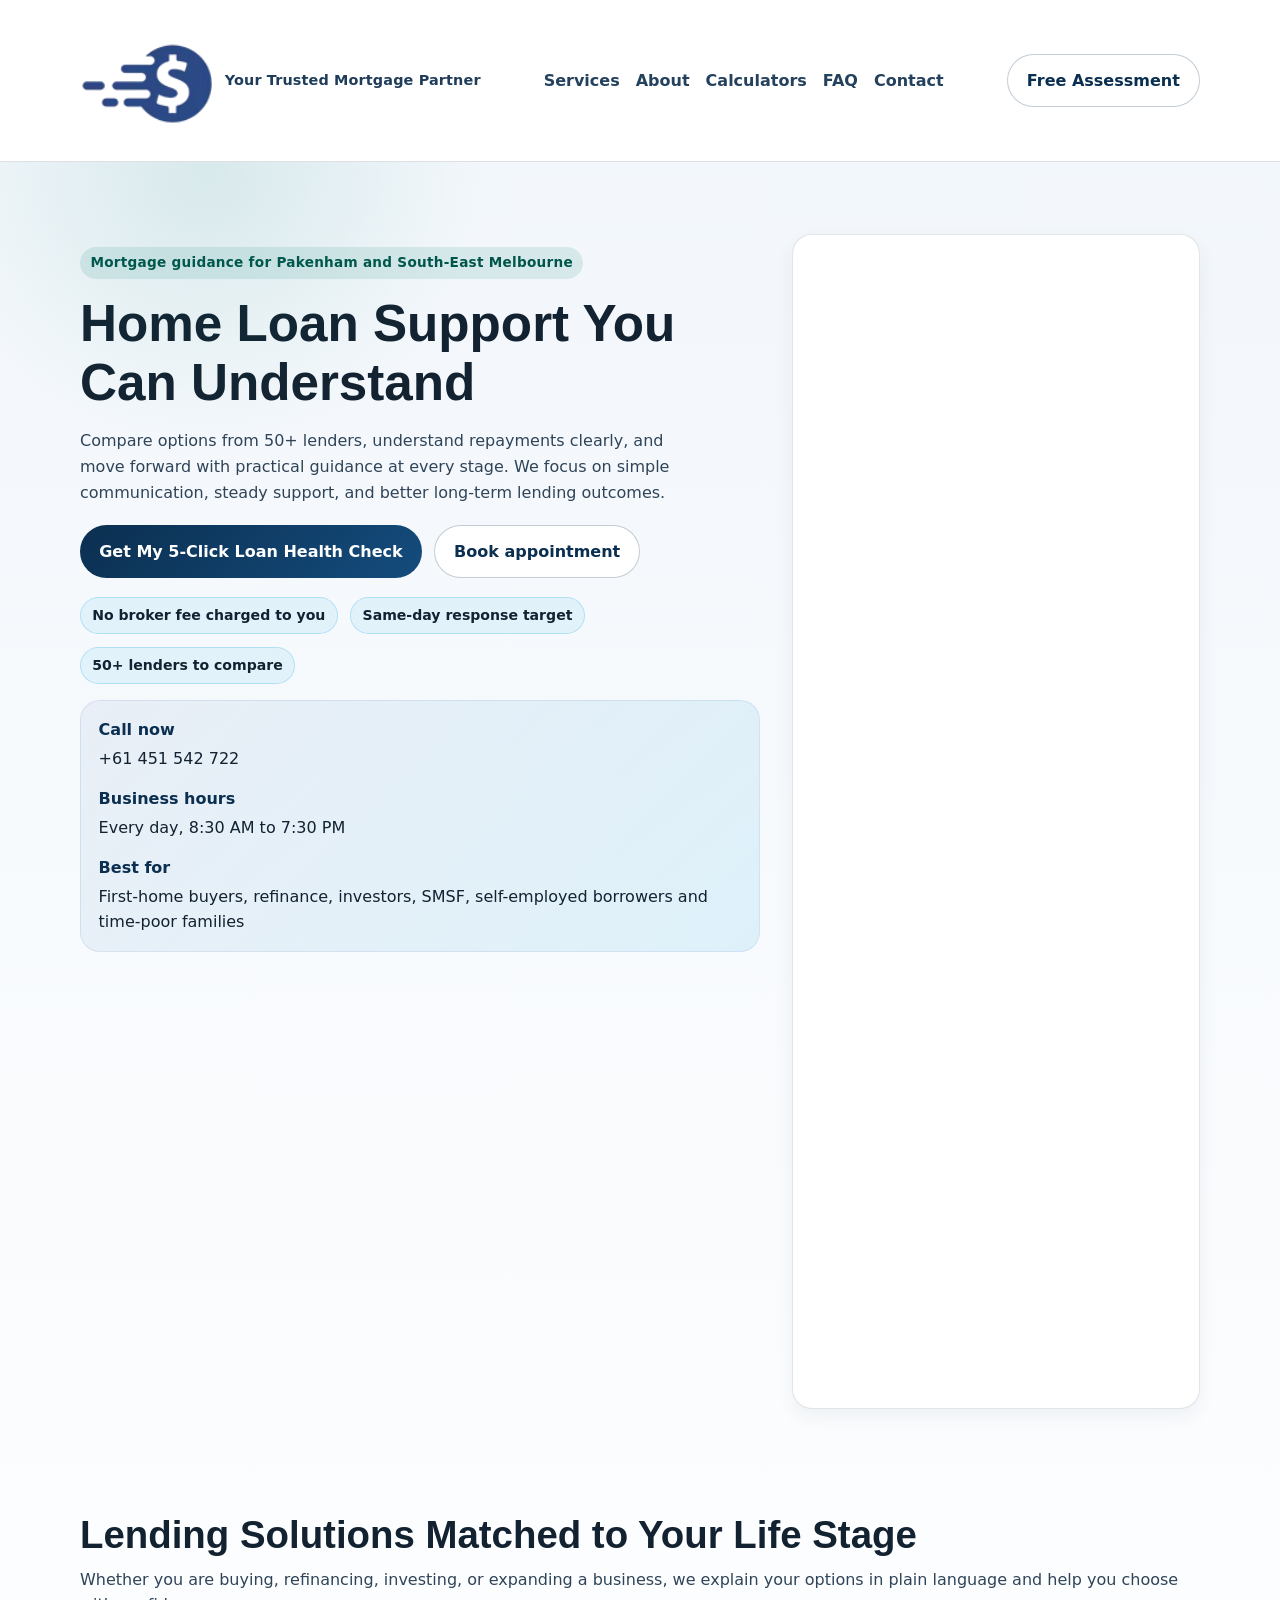
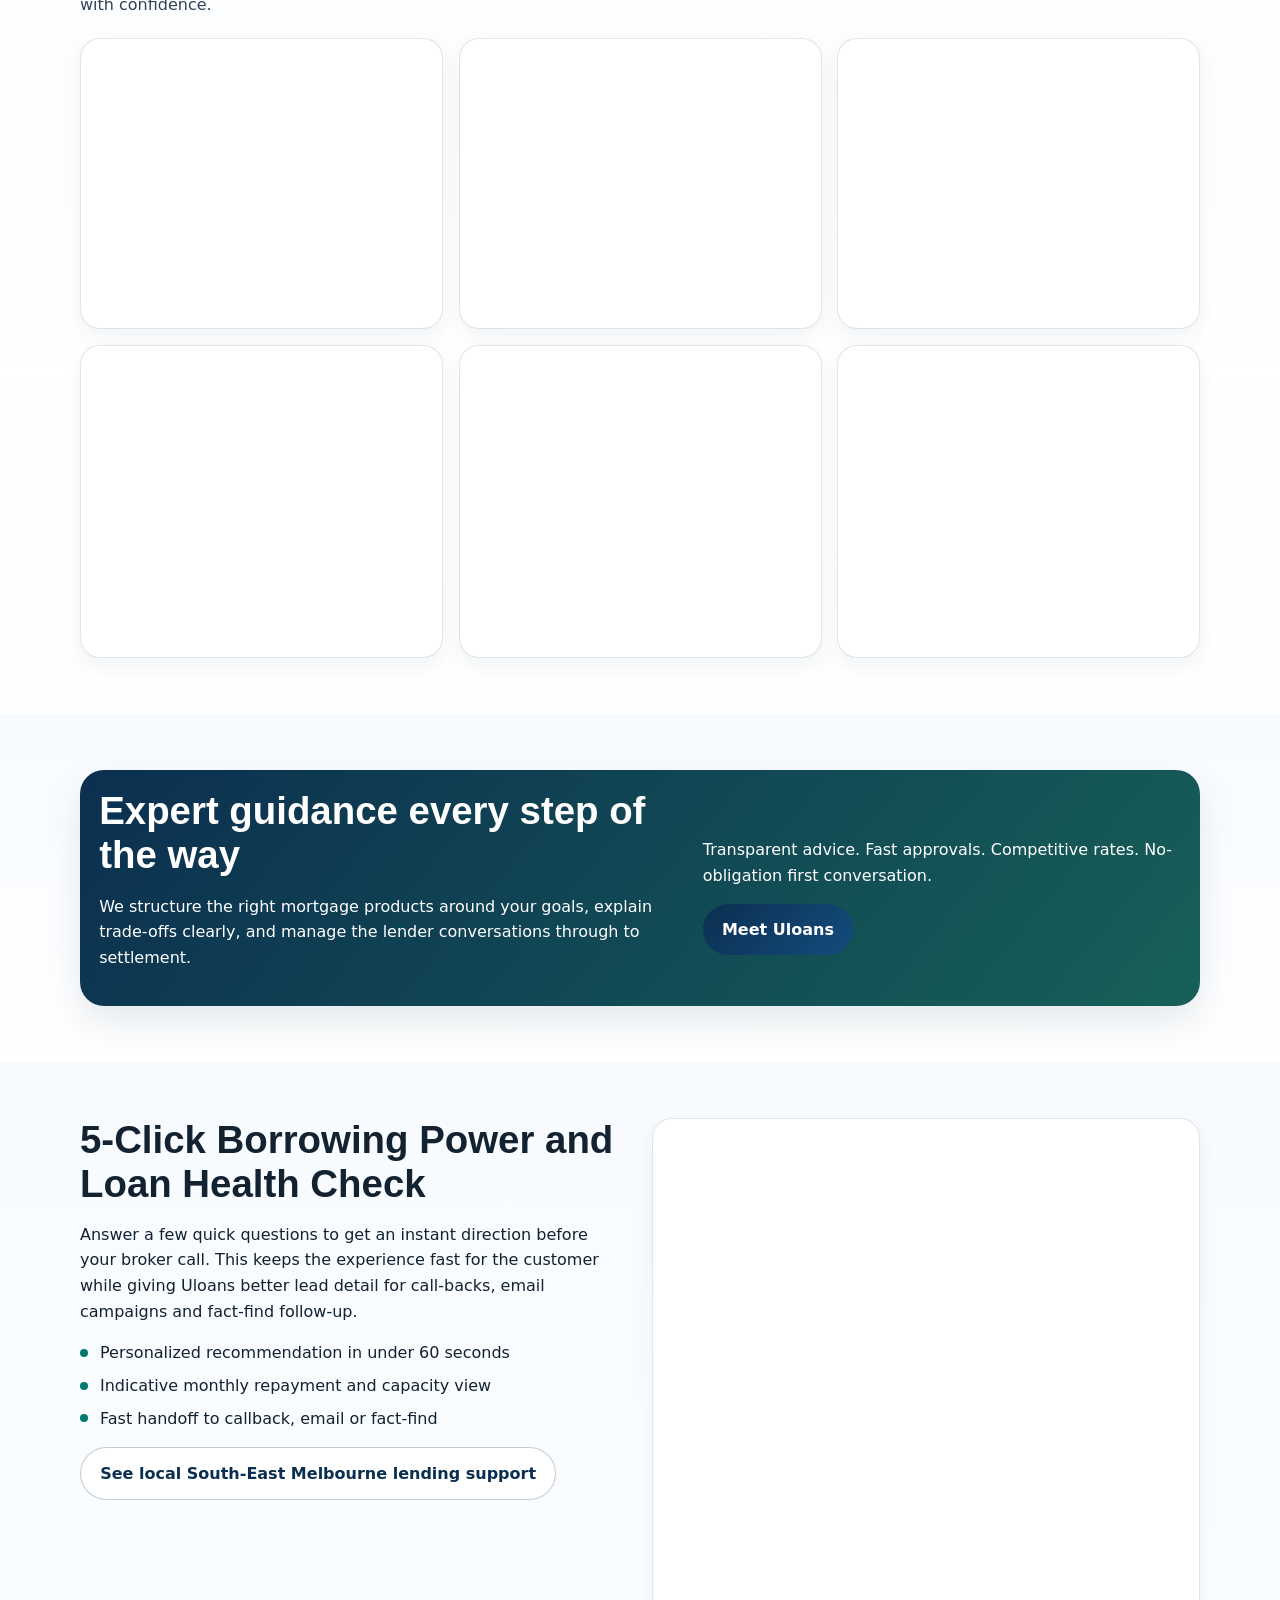
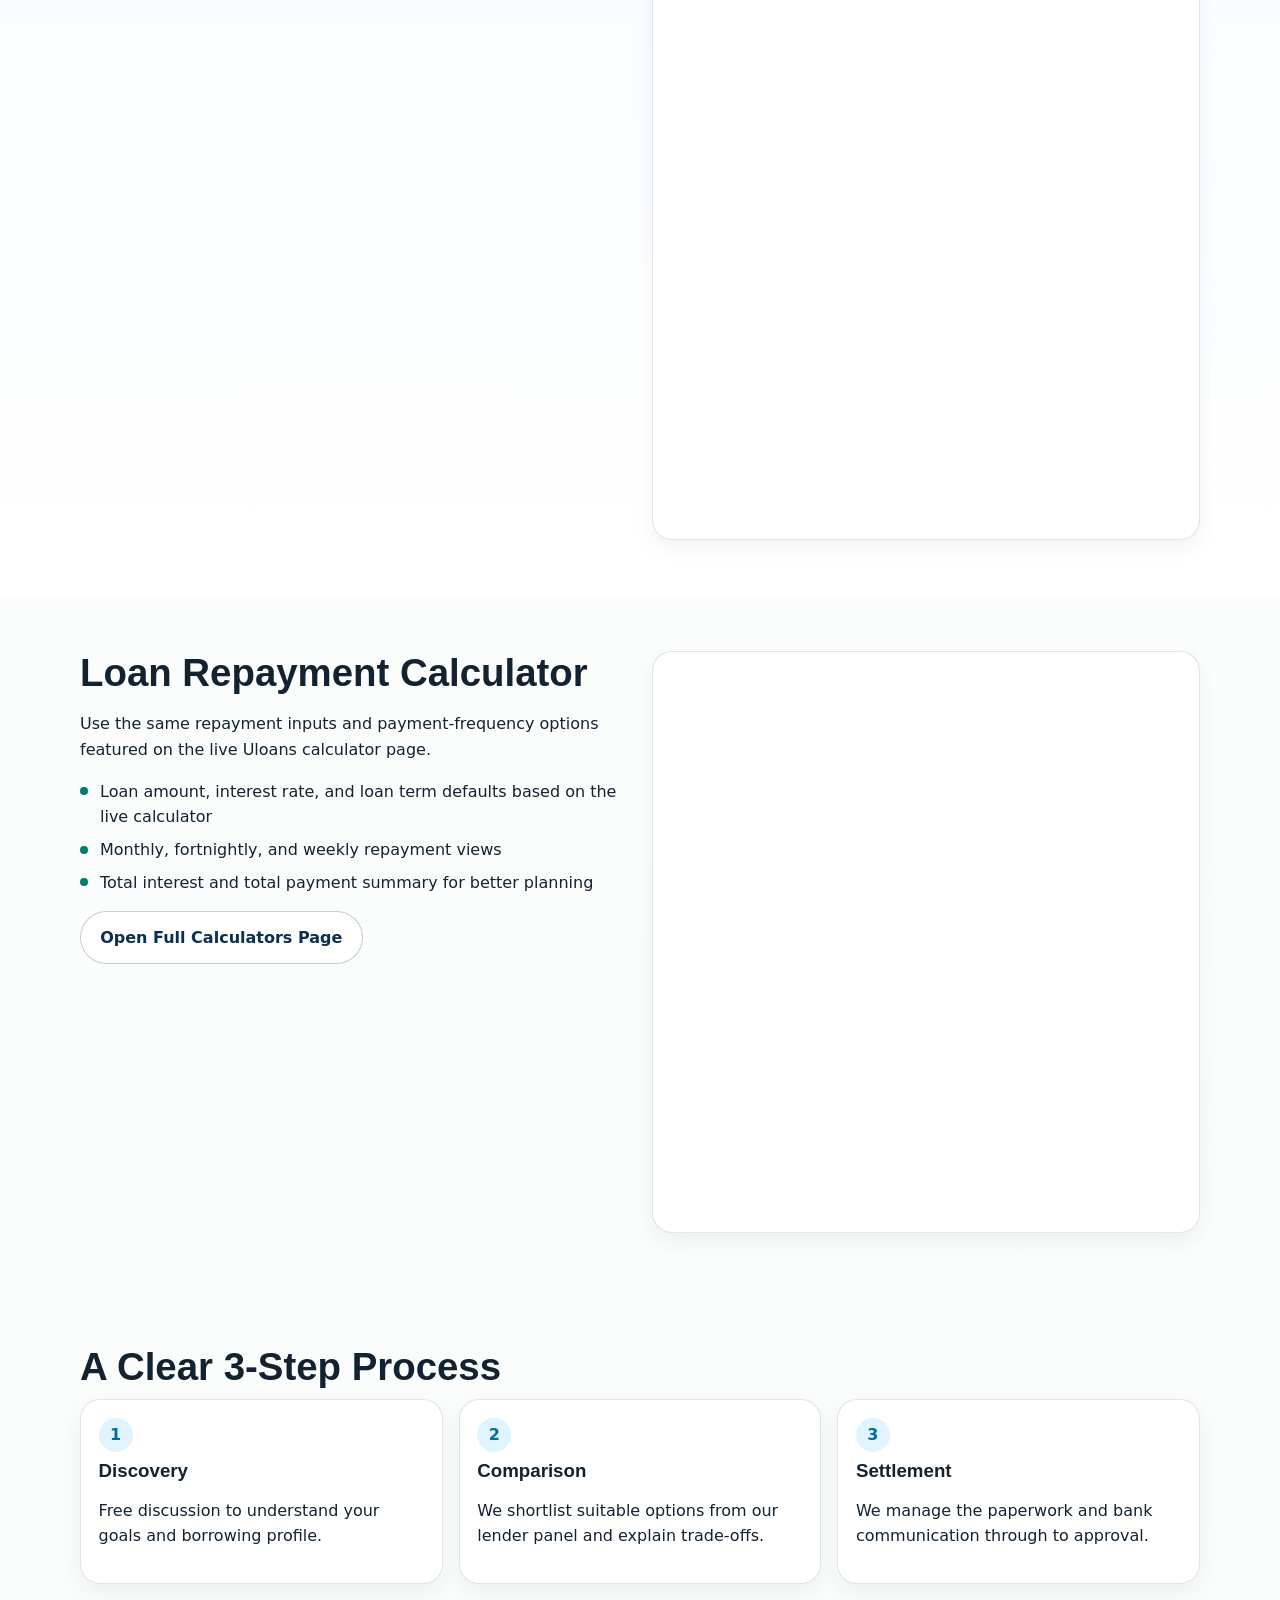
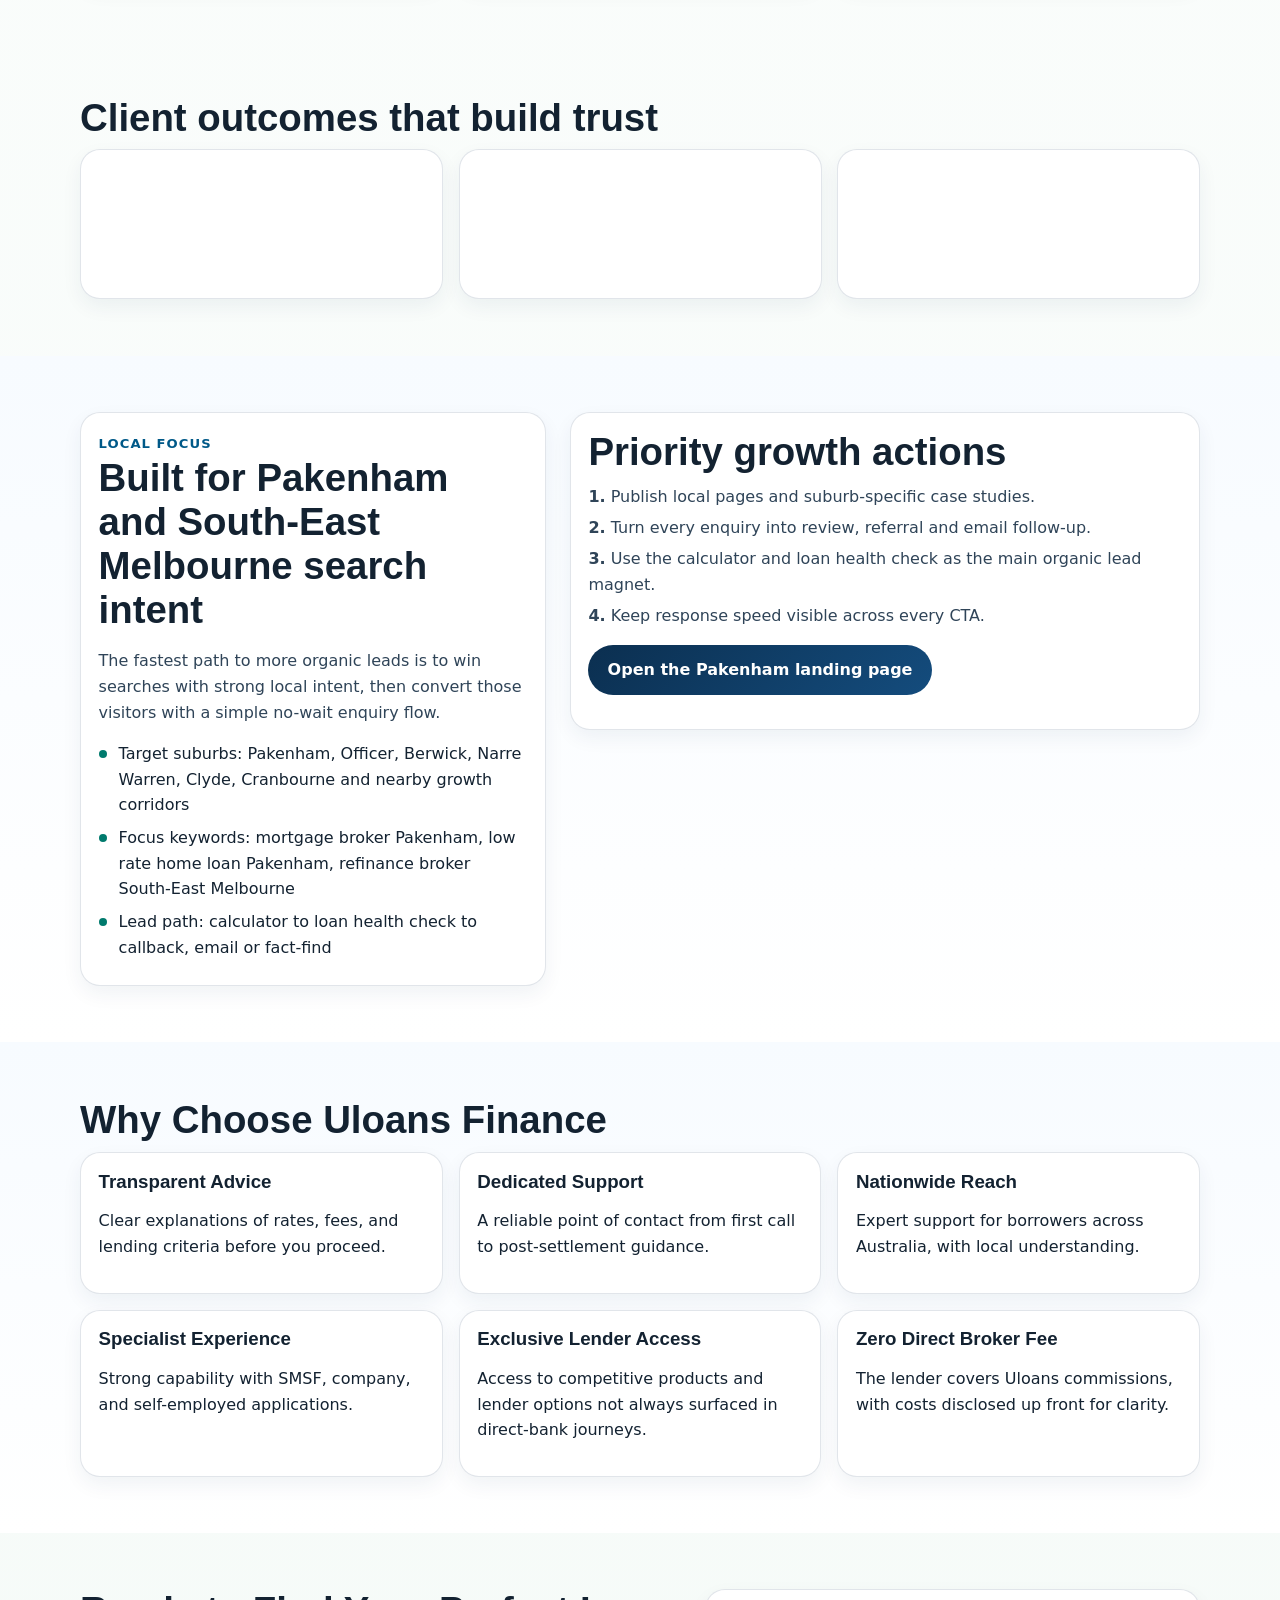
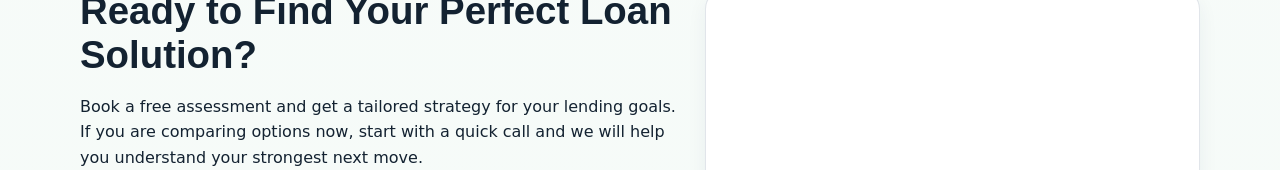
==== commit 7593ff11: "Refresh UX and optimize render-blocking CSS on homepage" ====
--- a/prototype/index.html
+++ b/prototype/index.html
@@ -27,7 +27,8 @@
   <meta name="twitter:card" content="summary_large_image">
   <meta name="twitter:title" content="Mortgage Broker Pakenham | Smarter, Faster Loan Solutions">
   <meta name="twitter:description" content="Low rate home loans, refinance and fast loan health checks for Pakenham and South-East Melbourne borrowers.">
-  <link rel="stylesheet" href="styles.css">
+  <link rel="preload" href="styles.css" as="style" onload="this.onload=null;this.rel='stylesheet'">
+  <noscript><link rel="stylesheet" href="styles.css"></noscript>
 
   <script type="application/ld+json">
   {
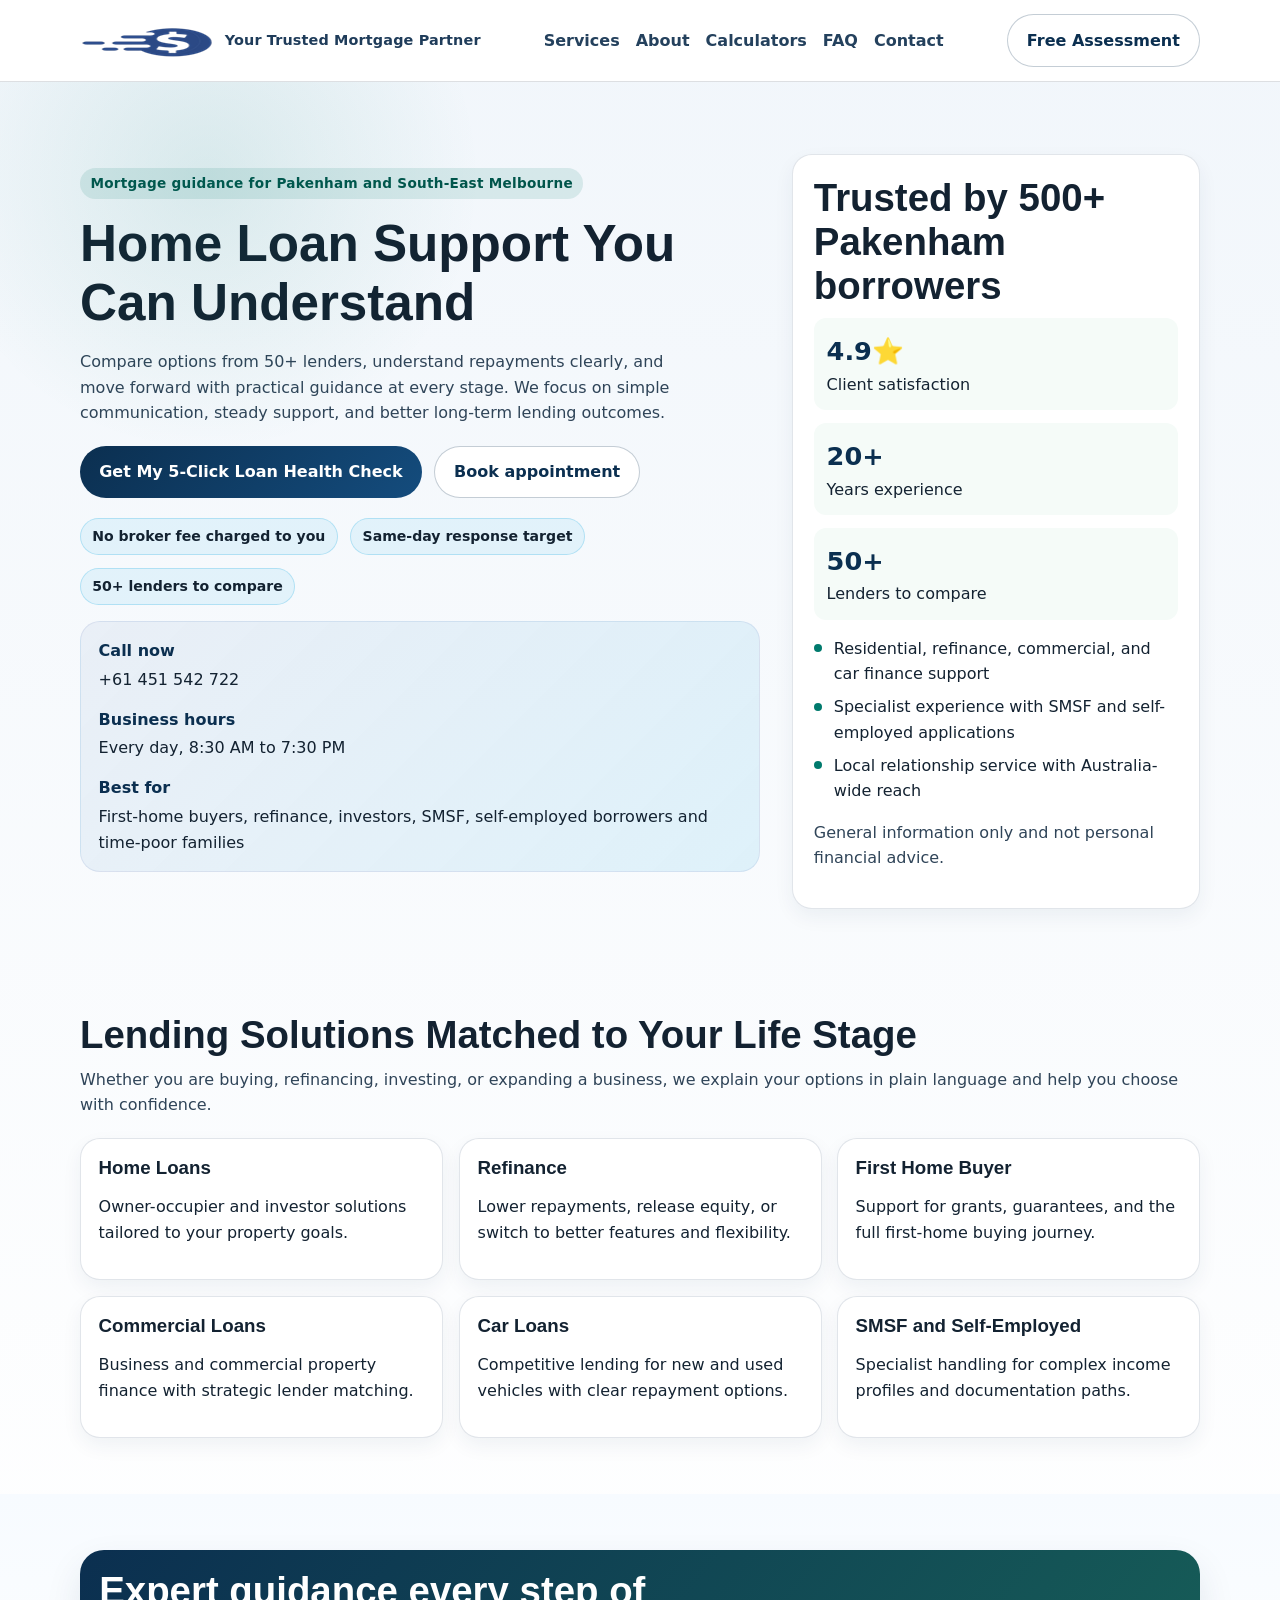
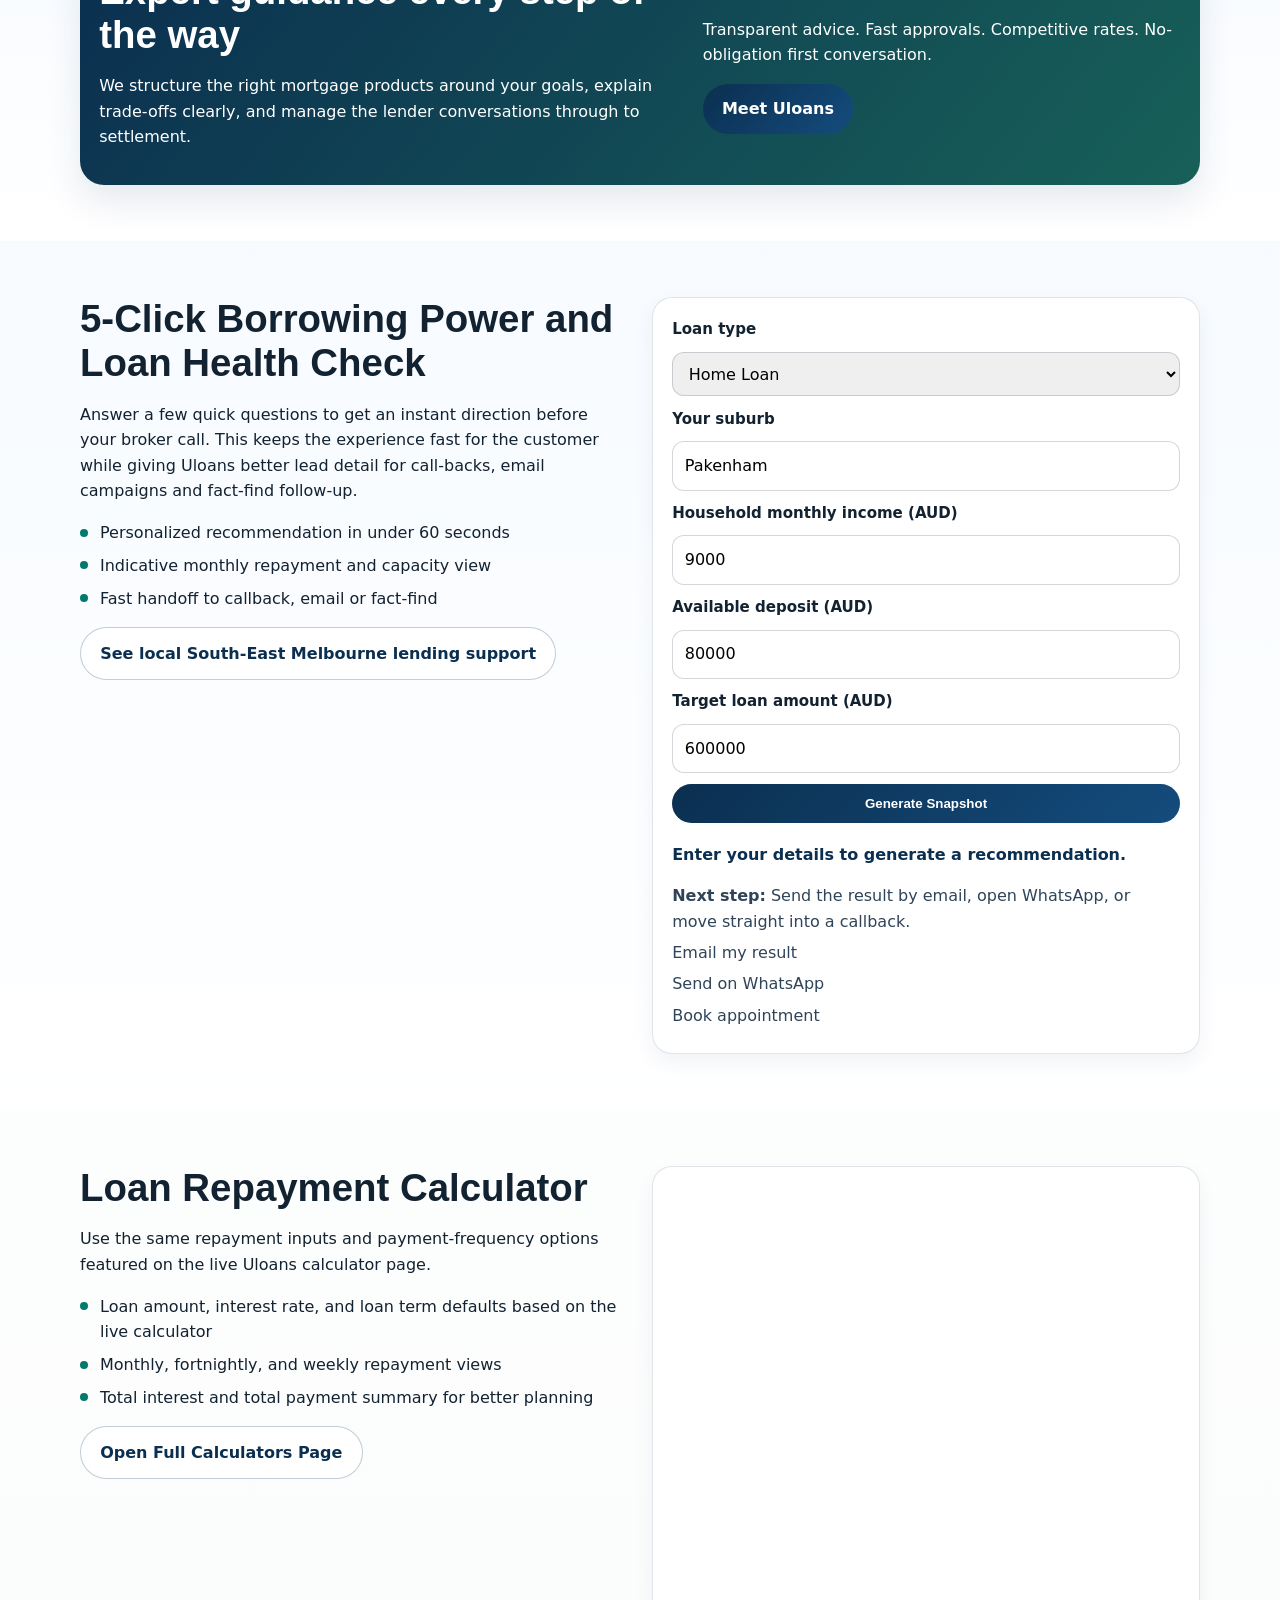
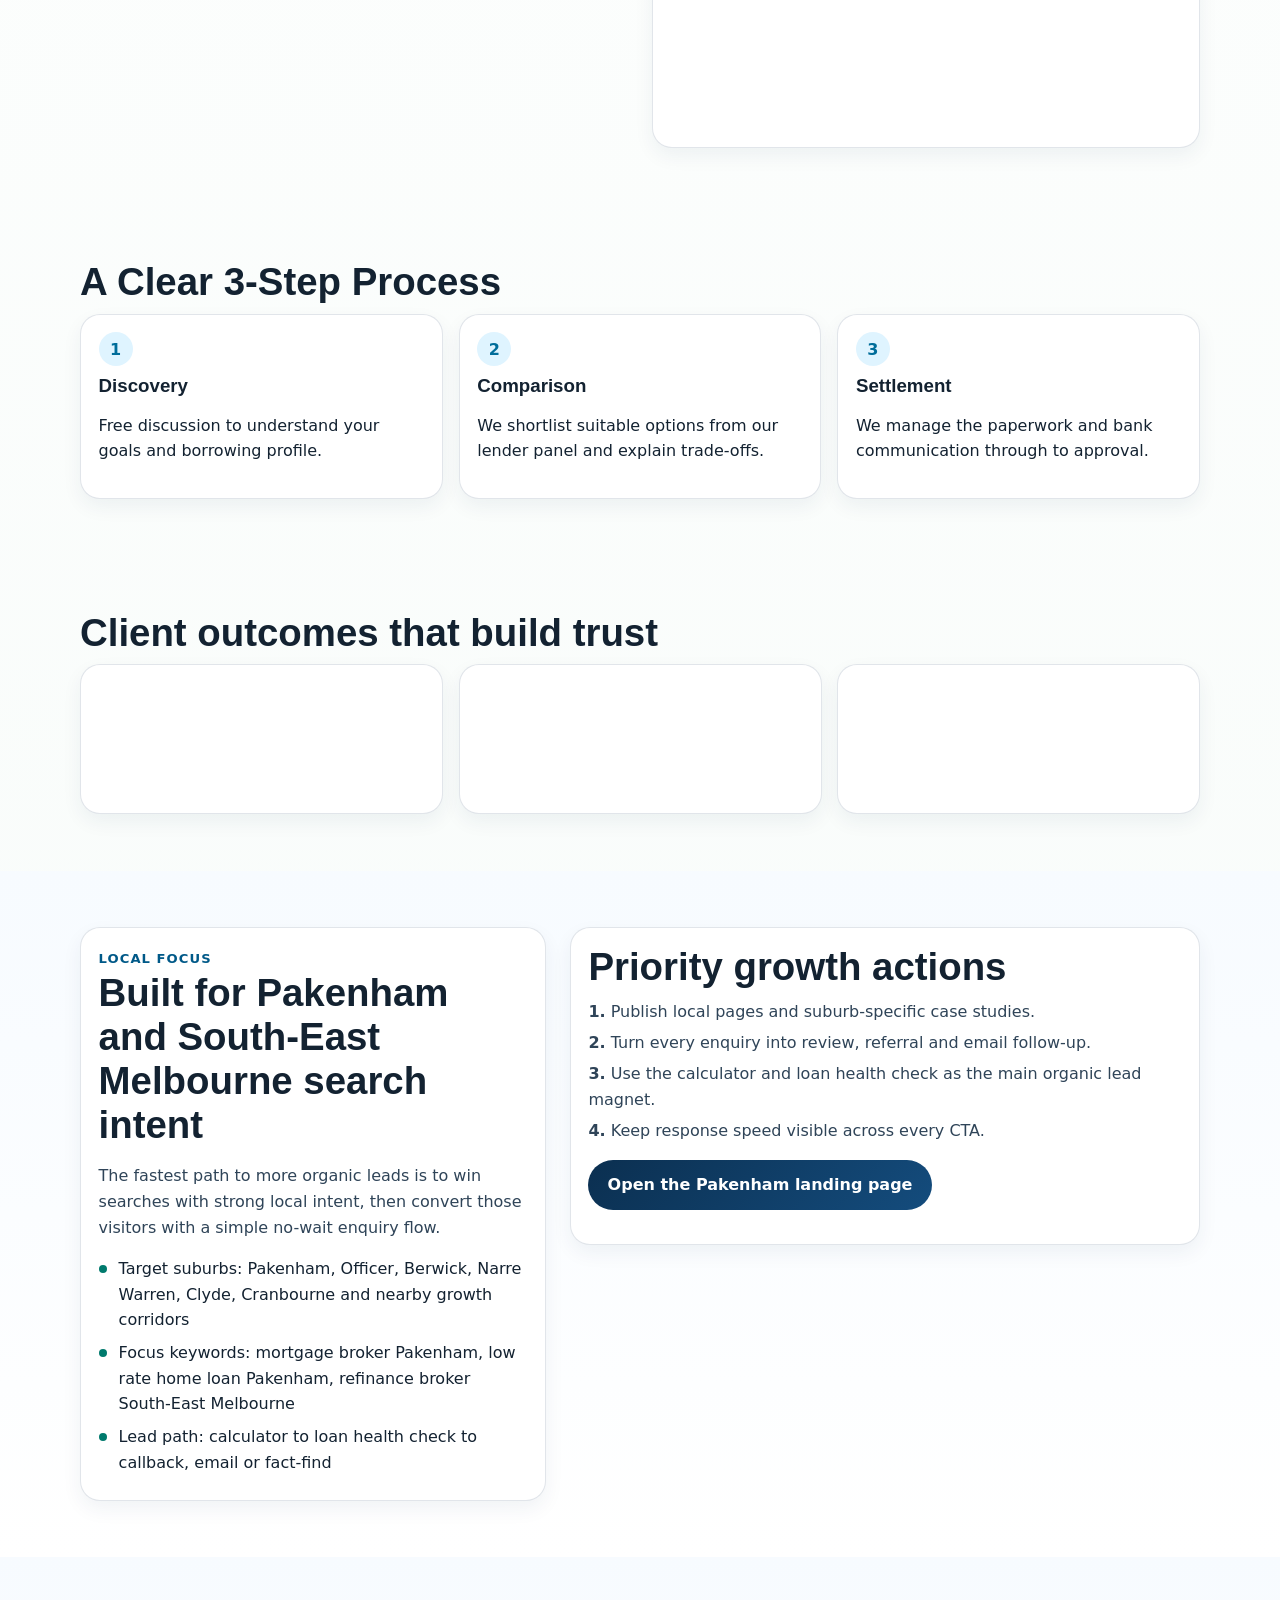
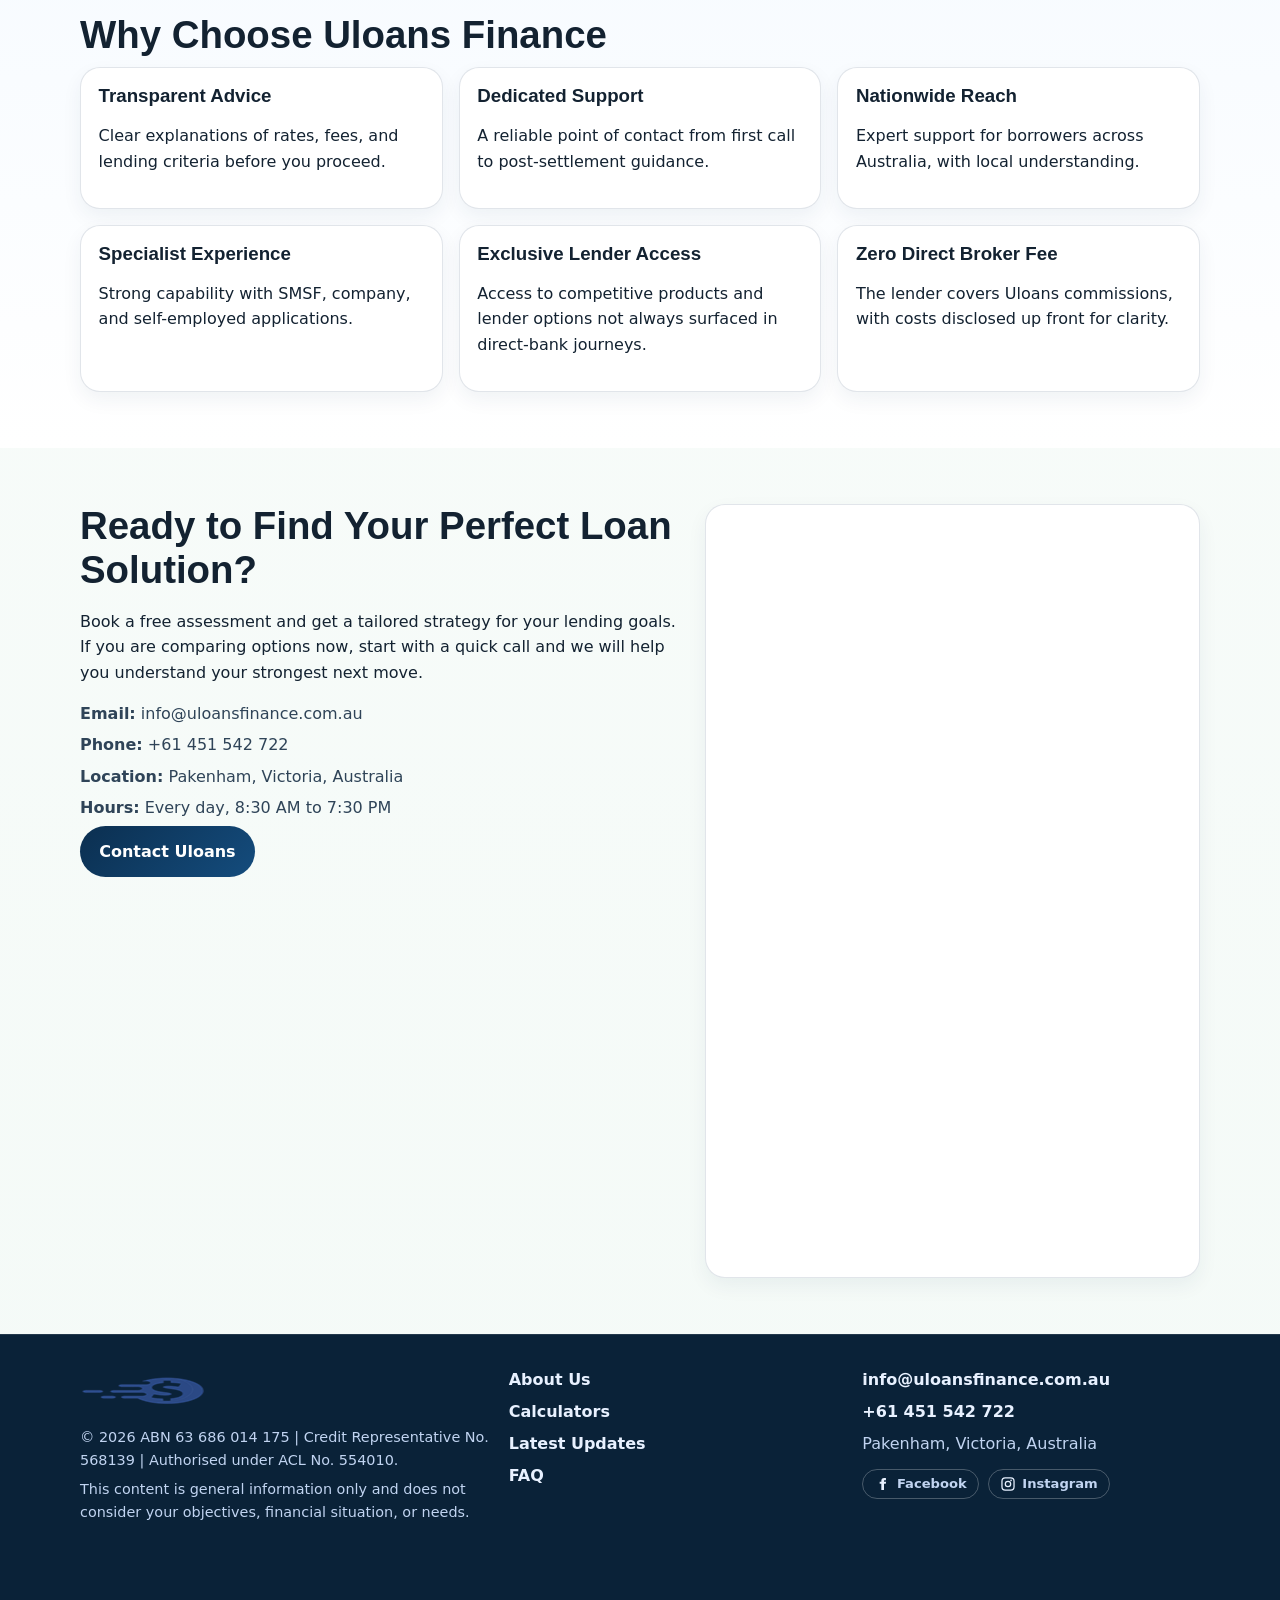
==== commit 9813fe22: "Improve Lighthouse by right-sizing logos and deferring JS init" ====
--- a/prototype/index.html
+++ b/prototype/index.html
@@ -68,10 +68,7 @@
   <header class="site-header">
     <div class="container nav-wrap">
       <a class="brand" href="index.html">
-        <picture>
-          <source srcset="assets/logo.webp" type="image/webp">
-          <img class="brand-logo" src="assets/logo.png" alt="Uloans Finance logo" width="132" height="48" fetchpriority="high">
-        </picture>
+        <img class="brand-logo" src="assets/logo-132x48.png" alt="Uloans Finance logo" width="132" height="48" fetchpriority="high" decoding="async">
         <span class="brand-text">Your Trusted Mortgage Partner</span>
       </a>
       <nav aria-label="Primary">
@@ -372,10 +369,7 @@
   <footer class="site-footer">
     <div class="container footer-wrap">
       <div>
-        <picture>
-          <source srcset="assets/logo.webp" type="image/webp">
-          <img class="brand-logo" src="assets/logo.png" alt="Uloans Finance logo" width="124" height="45" loading="lazy" decoding="async">
-        </picture>
+        <img class="brand-logo" src="assets/logo-124x45.png" alt="Uloans Finance logo" width="124" height="45" loading="lazy" decoding="async">
         <p>© 2026 ABN 63 686 014 175 | Credit Representative No. 568139 | Authorised under ACL No. 554010.</p>
         <p>This content is general information only and does not consider your objectives, financial situation, or needs.</p>
       </div>
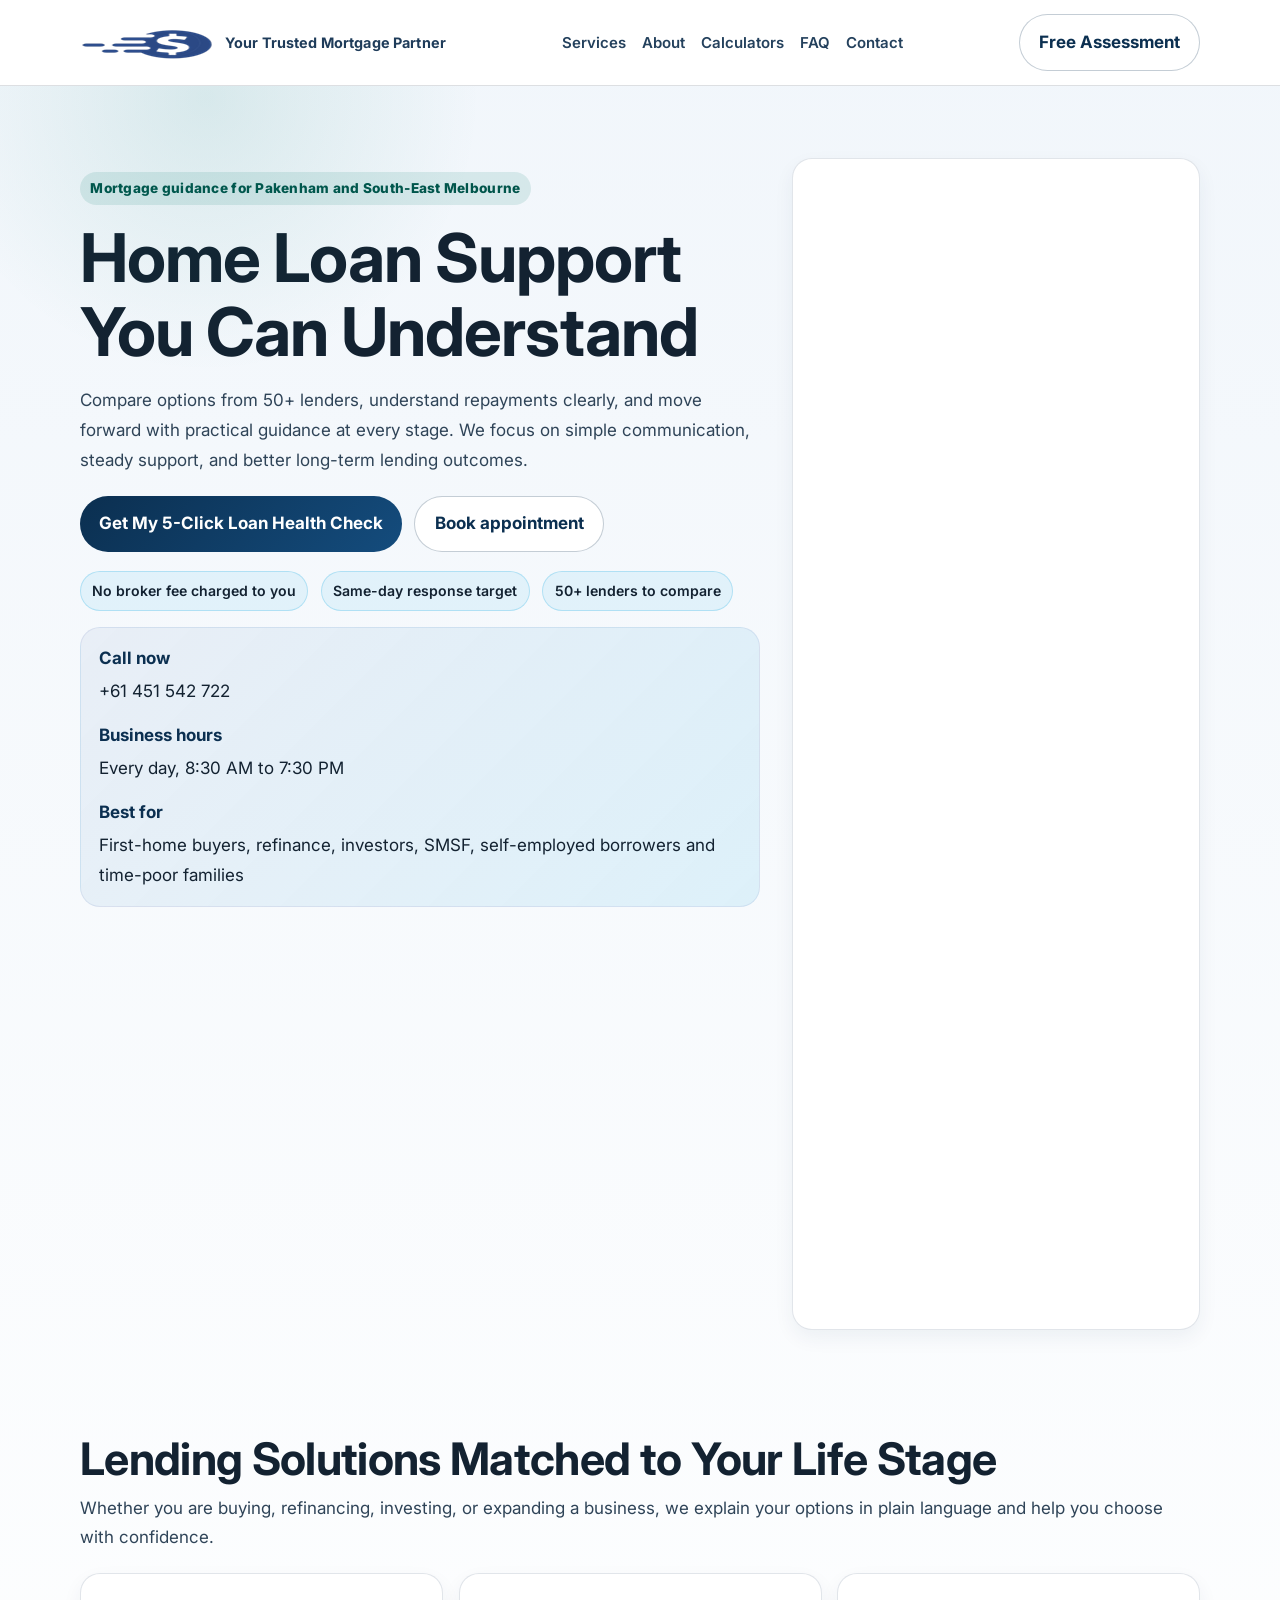
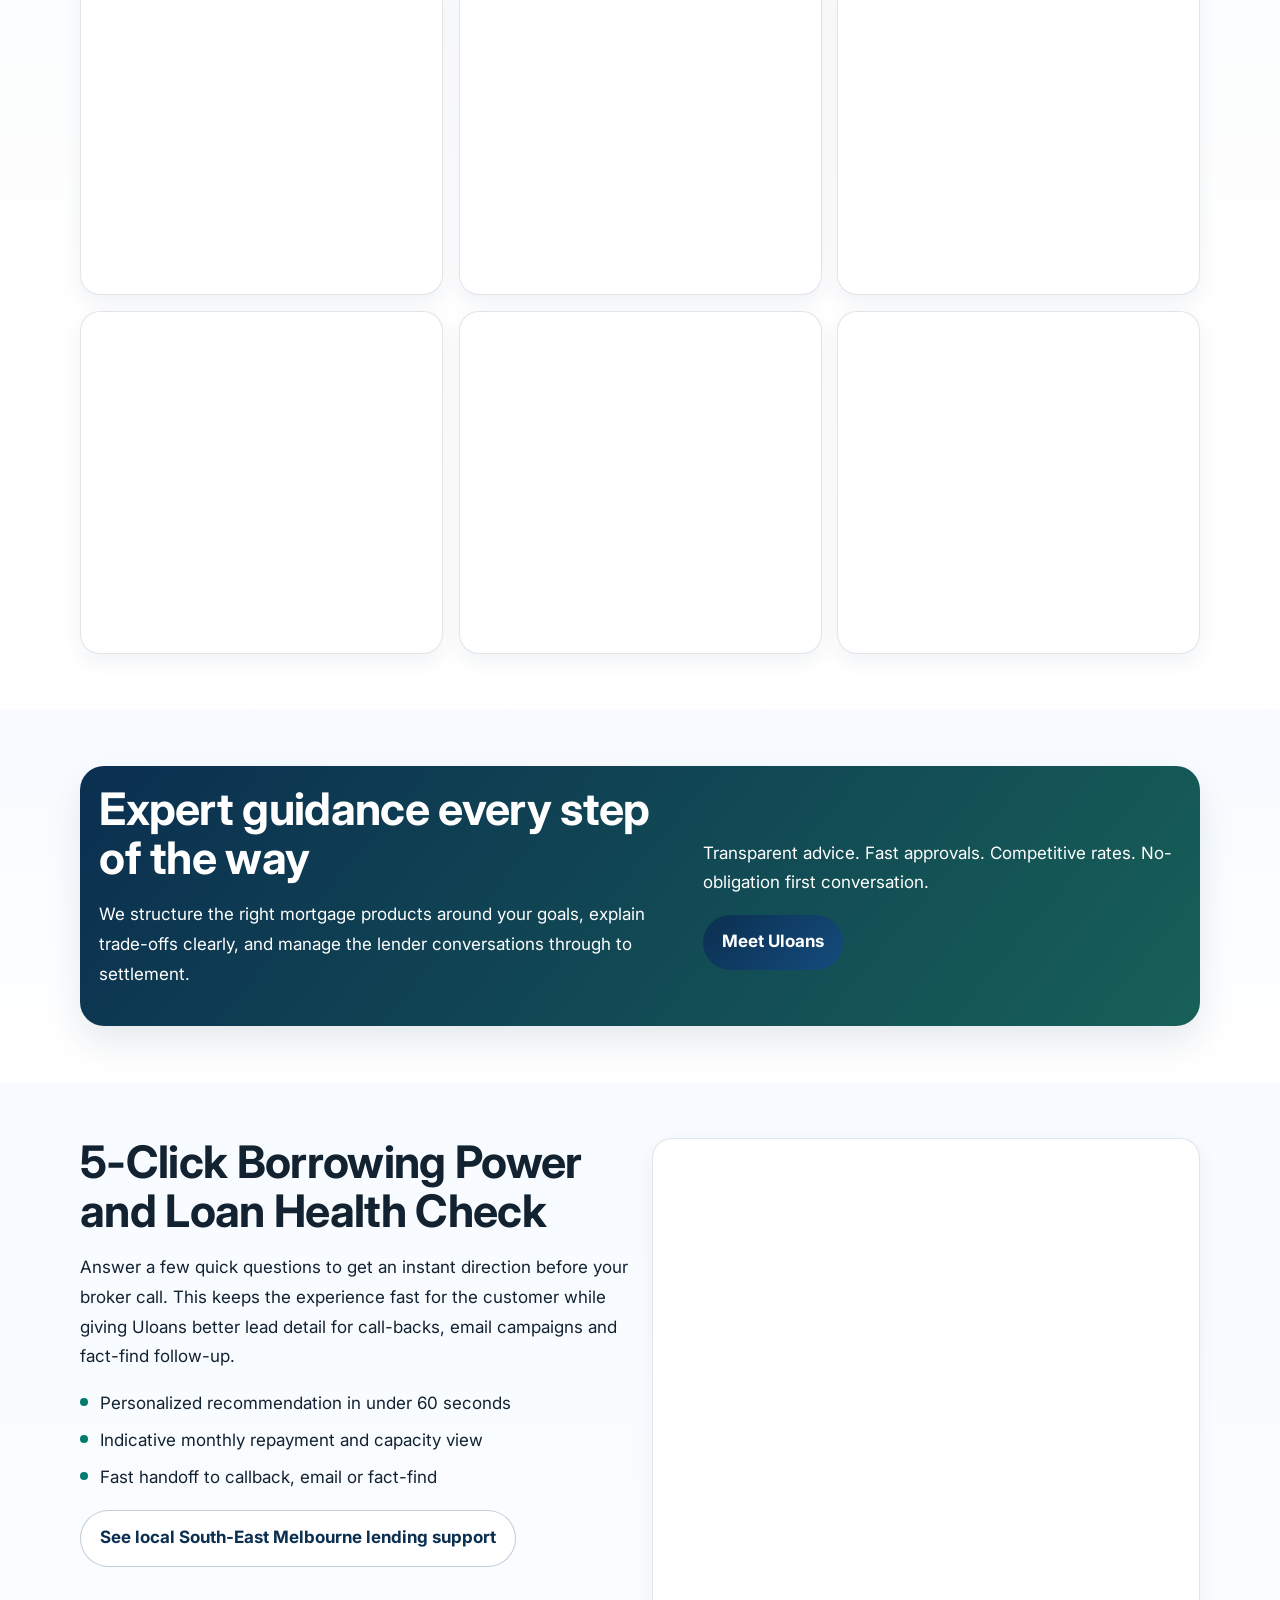
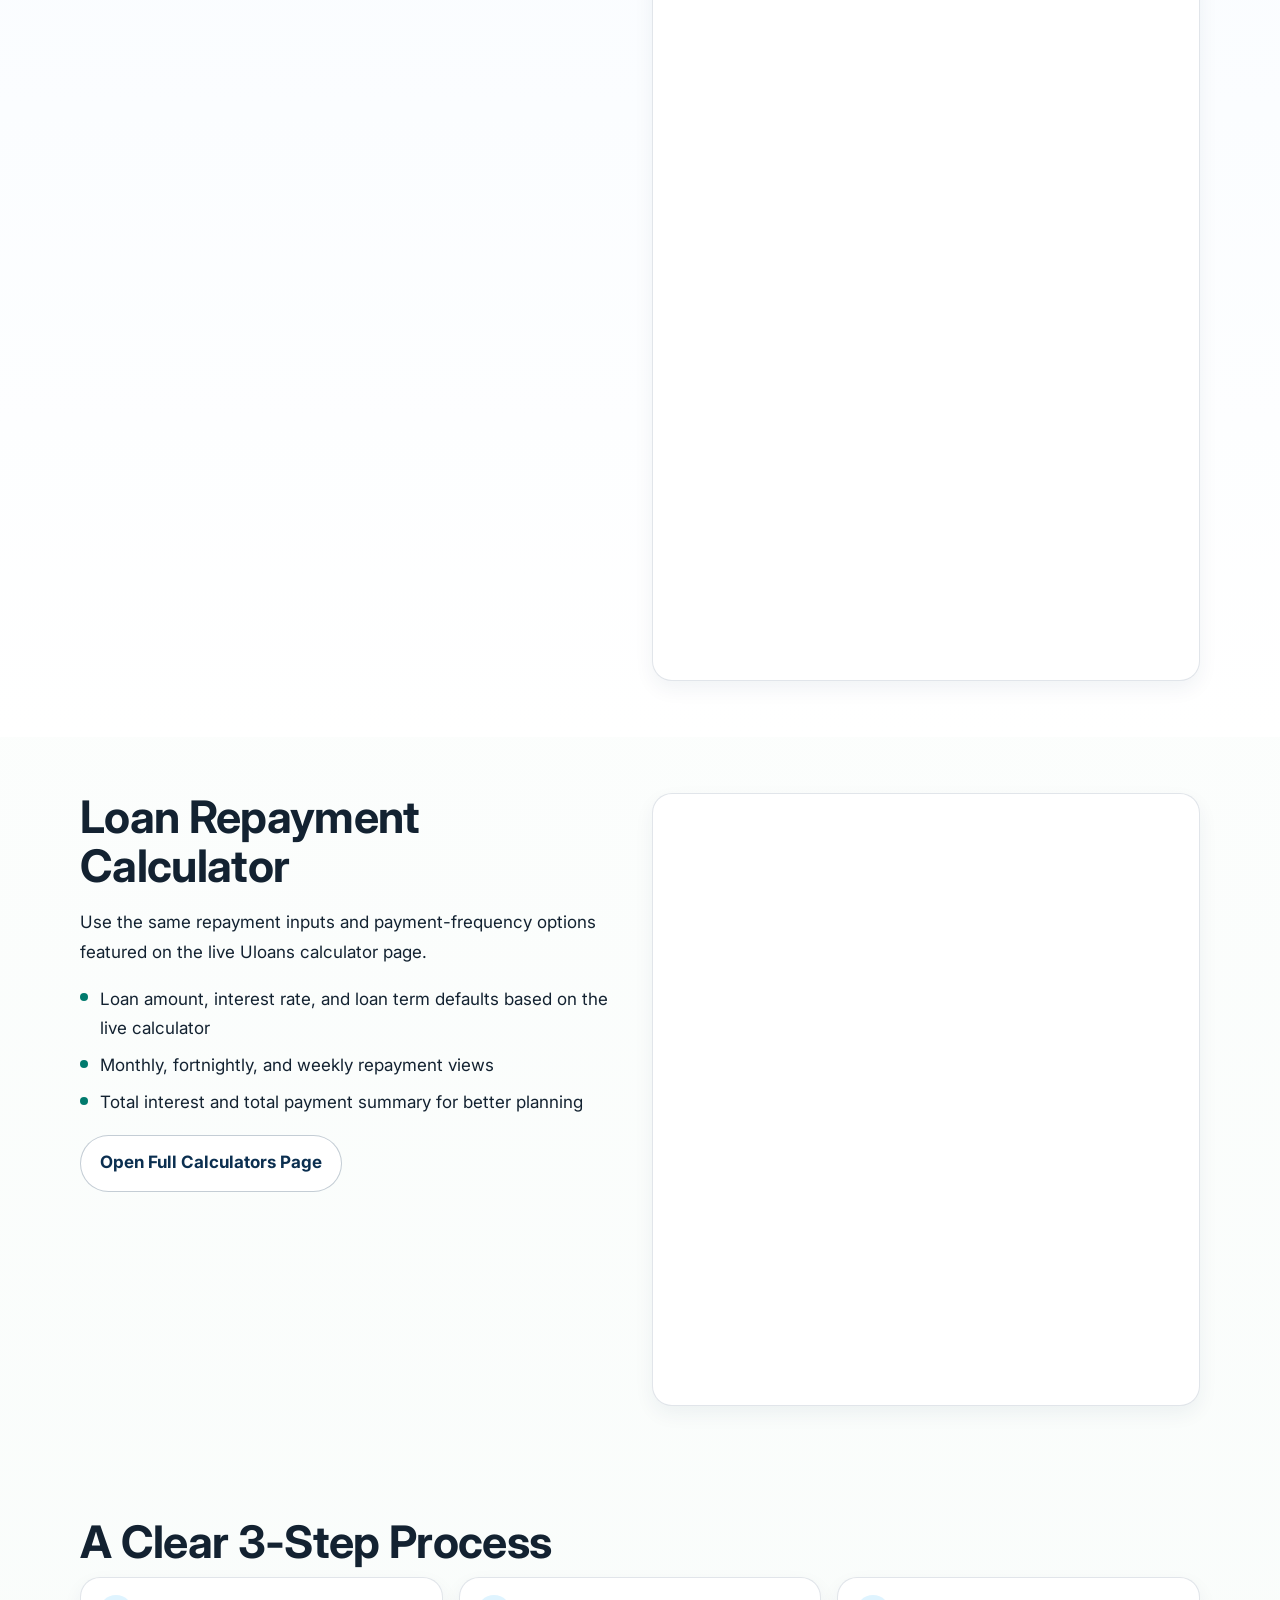
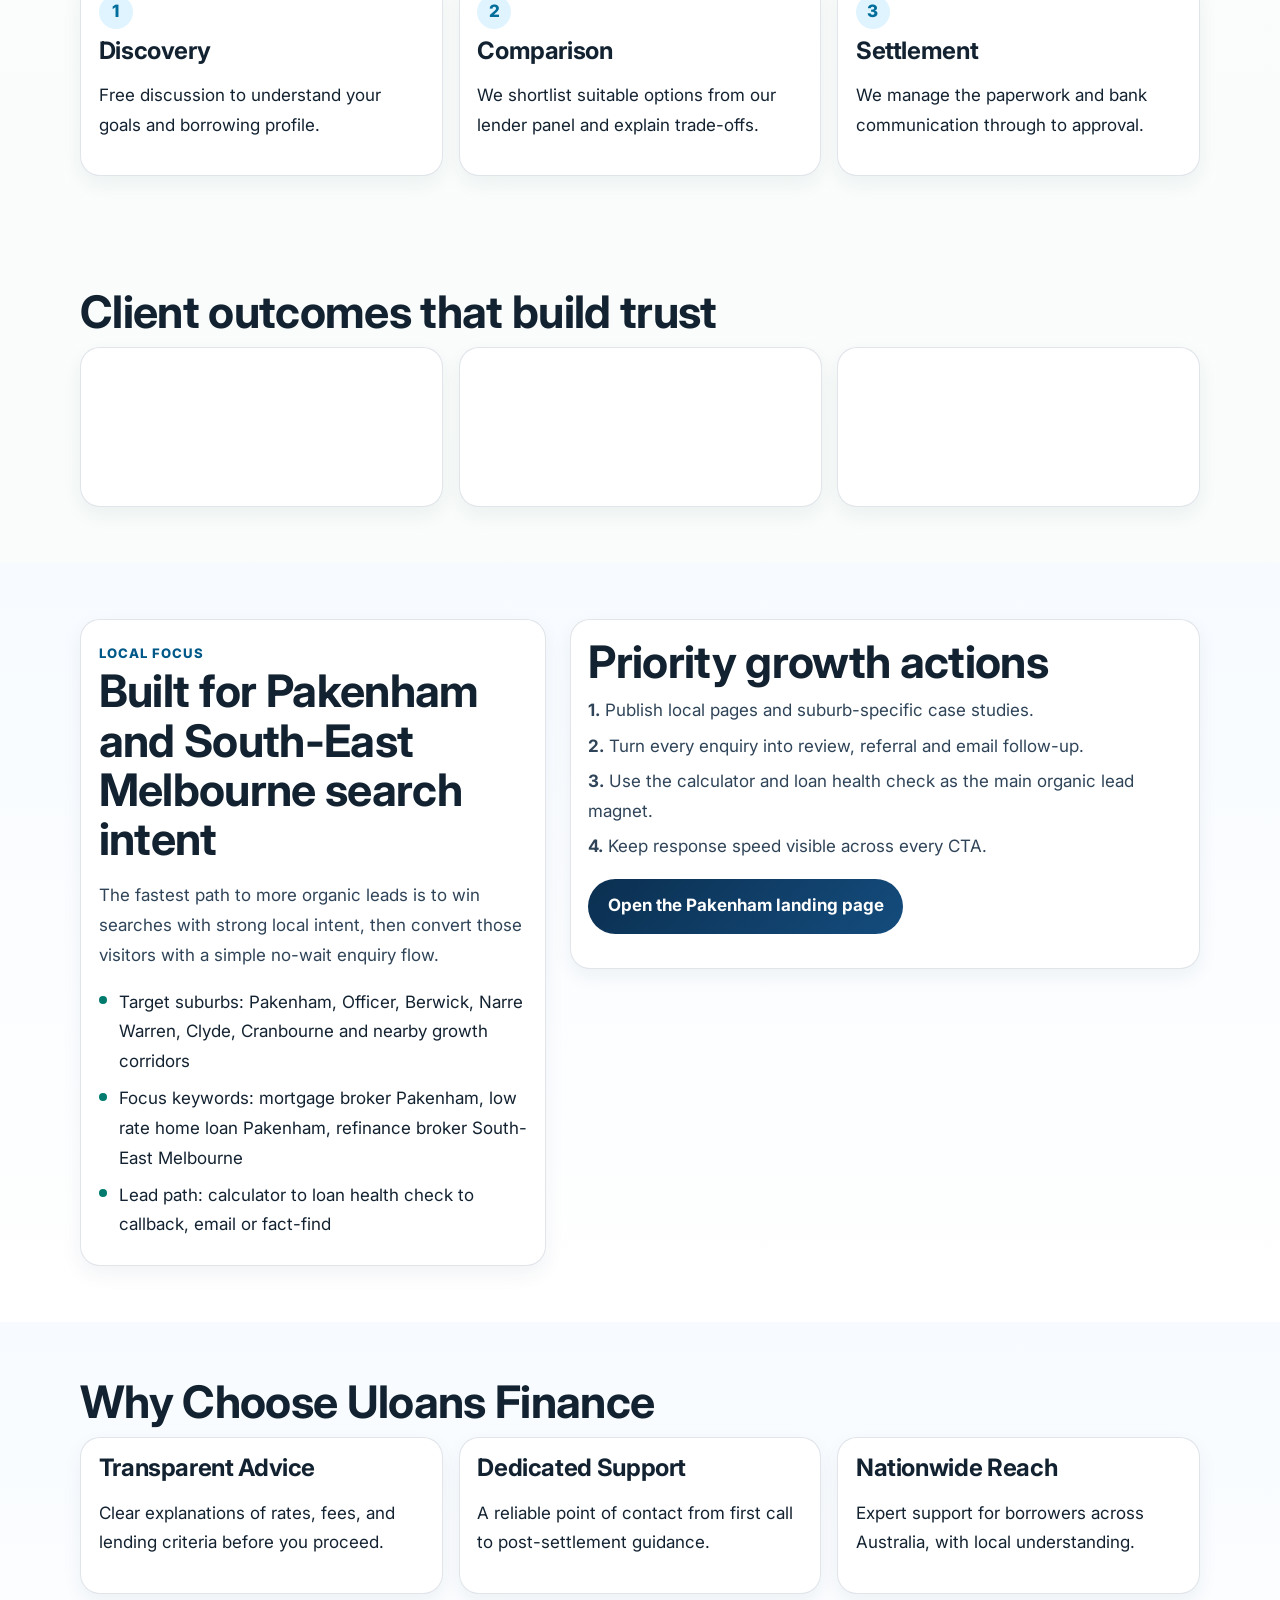
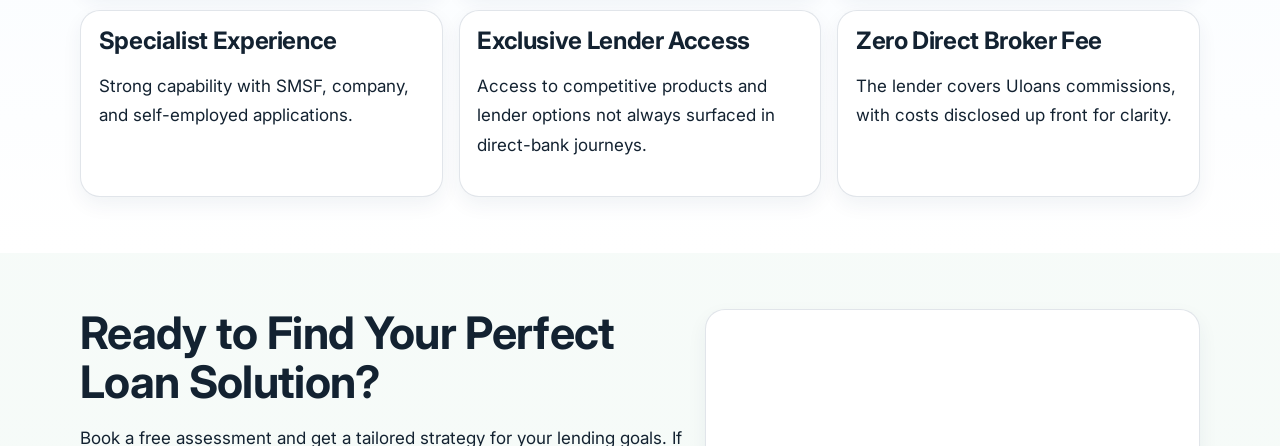
==== commit f0914b17: "Update typography: Inter font, larger headings matching AustralianSuper style" ====
--- a/prototype/index.html
+++ b/prototype/index.html
@@ -27,6 +27,8 @@
   <meta name="twitter:card" content="summary_large_image">
   <meta name="twitter:title" content="Mortgage Broker Pakenham | Smarter, Faster Loan Solutions">
   <meta name="twitter:description" content="Low rate home loans, refinance and fast loan health checks for Pakenham and South-East Melbourne borrowers.">
+  <link rel="preconnect" href="https://fonts.googleapis.com">
+  <link rel="preconnect" href="https://fonts.gstatic.com" crossorigin>
   <link rel="preload" href="styles.css" as="style" onload="this.onload=null;this.rel='stylesheet'">
   <noscript><link rel="stylesheet" href="styles.css"></noscript>
 
@@ -73,11 +75,11 @@
       </a>
       <nav aria-label="Primary">
         <ul>
-          <li><a href="index.html#services">Services</a></li>
-          <li><a href="about.html">About</a></li>
-          <li><a href="calculators.html">Calculators</a></li>
-          <li><a href="faq.html">FAQ</a></li>
-          <li><a href="contact.html">Contact</a></li>
+          <li><a href="/#services">Services</a></li>
+          <li><a href="/about">About</a></li>
+          <li><a href="/calculators">Calculators</a></li>
+          <li><a href="/faq">FAQ</a></li>
+          <li><a href="/contact">Contact</a></li>
         </ul>
       </nav>
       <a class="btn btn-ghost" href="https://app.middle.finance/ref/9f5745d5-ed53-4b26-9bb2-8b21437cd93b">Free Assessment</a>
--- a/prototype/styles.css
+++ b/prototype/styles.css
@@ -1,4 +1,5 @@
-:root{--navy:#003087;--sky:#00a3e0;--mist:#eff6ff;--ink:#132238;--slate:#31445e;--line:rgba(19, 34, 56, 0.12);--white:#ffffff;--panel:#f8fbff;--radius:20px;--radius-sm:14px;--shadow:0 20px 60px rgba(0, 48, 135, 0.12)}*{box-sizing:border-box}body,html{margin:0;padding:0}body{font-family:"Segoe UI","Helvetica Neue",Arial,sans-serif;color:var(--ink);background:linear-gradient(180deg,#f4f9ff 0,#fff 32%,#f9fcff 100%);line-height:1.6;text-rendering:optimizeLegibility}h1,h2,h3{margin:0 0 .6rem;line-height:1.15;font-family:"Segoe UI","Helvetica Neue",Arial,sans-serif;font-weight:700}h1{font-size:clamp(2rem,4vw,3.4rem)}h2{font-size:clamp(1.6rem,3vw,2.4rem)}a{color:inherit;text-decoration:none}.container{width:min(1120px,calc(100% - 2rem));margin:0 auto}img{max-width:100%;display:block}.skip-link{position:absolute;left:-9999px}.skip-link:focus{left:1rem;top:1rem;background:var(--white);border:2px solid var(--navy);padding:.5rem .75rem;z-index:1000}.site-header{position:sticky;top:0;z-index:100;backdrop-filter:blur(8px);background:rgba(255,255,255,.94);border-bottom:1px solid var(--line)}.nav-wrap,nav ul{display:flex;gap:1rem}.brand,.nav-wrap{align-items:center}.nav-wrap{justify-content:space-between;padding:.85rem 0}.brand{display:flex;gap:.8rem}.brand-logo{width:132px;height:auto}.brand-text{font-weight:700;font-size:.95rem}nav ul{padding:0;margin:0;list-style:none}nav a{font-weight:600;color:#244267}.brand-text,nav a[aria-current=page]{color:var(--navy)}.btn{display:inline-flex;align-items:center;justify-content:center;border:0;border-radius:999px;padding:.78rem 1.2rem;font-weight:700;background:linear-gradient(135deg,var(--navy),#005bc2);color:var(--white);cursor:pointer;transition:transform 180ms ease,box-shadow 180ms ease}.btn:focus-visible,.btn:hover{transform:translateY(-2px);box-shadow:0 10px 22px rgba(11,45,92,.24)}.btn-ghost{background:0 0;color:var(--navy);border:2px solid rgba(0,48,135,.16)}.hero{position:relative;overflow:clip;padding:4.5rem 0 3rem}.hero::before{content:"";position:absolute;inset:-20%auto auto -5%;width:420px;height:420px;border-radius:50%;background:radial-gradient(circle,rgba(0,163,224,.16)0,rgba(0,163,224,0) 70%);pointer-events:none}.hero-grid{display:grid;grid-template-columns:1.25fr .75fr;gap:2rem}.eyebrow{display:inline-block;padding:.3rem .65rem;border-radius:999px;background:rgba(0,163,224,.12);color:#004f82;font-weight:800;font-size:.85rem;margin-bottom:1rem;letter-spacing:.02em}.contact-list,.faq-copy,.hero-copy,.lead,.legal-mini,.page-intro,.post-meta,.repayment-sub,.section-copy{color:var(--slate)}.hero-copy{max-width:62ch}.hero-cta,.hero-points{display:flex;flex-wrap:wrap}.hero-cta{gap:.75rem;margin-top:1.25rem}.hero-points{list-style:none;margin:1.2rem 0 0;padding:0;gap:.8rem}.hero-points li{background:rgba(0,163,224,.08);border:1px solid rgba(0,163,224,.22);border-radius:999px;padding:.4rem .7rem;font-weight:600;font-size:.88rem}.hero-card{background:var(--white);border-radius:var(--radius);box-shadow:var(--shadow);padding:1.3rem;border:1px solid rgba(0,48,135,.08)}.page-hero .container,.stats{display:grid;gap:.8rem}.stats article{background:var(--panel);border-radius:12px;padding:.8rem}.stats strong{display:block;color:var(--navy);font-size:1.6rem}.hero-lead-panel,.hero-media{margin-top:1rem;border-radius:var(--radius);border:1px solid rgba(0,48,135,.08)}.hero-media{overflow:hidden;box-shadow:var(--shadow)}.hero-lead-panel{display:grid;gap:.9rem;padding:1rem 1.1rem;background:linear-gradient(135deg,rgba(0,48,135,.05),rgba(0,163,224,.1))}.hero-lead-panel strong{display:block;margin-bottom:.2rem;color:var(--navy)}.hero-lead-panel a,.hero-lead-panel span{color:var(--ink)}.hero-media img{width:100%;height:100%;object-fit:cover}.section{padding:3.5rem 0}.alt{background:linear-gradient(180deg,#f7fbff 0,#fff 100%)}.section-copy{margin:0 0 1.25rem}.contact-cards,.feature-grid,.metric-grid,.post-grid,.service-grid,.steps,.testimonial-grid{display:grid;gap:1rem;grid-template-columns:repeat(3,minmax(0,1fr))}.card,.feature-grid article,.post-card,.steps article{padding:1.1rem}.card,.contact-cards article,.feature-grid article,.post-card,.steps article{background:var(--white);border-radius:var(--radius);border:1px solid var(--line)}.info-card,.metric-grid article,.testimonial-grid article{padding:1.1rem}.faq-categories a,.info-card,.metric-grid article,.testimonial-grid article{background:var(--white);border-radius:var(--radius);border:1px solid var(--line)}.split,.split-tight{display:grid;grid-template-columns:1fr 1fr;gap:1.5rem;align-items:start}.split-tight{grid-template-columns:.85fr 1.15fr}.calc,.lead-form,.snapshot-form{background:var(--white);border-radius:var(--radius);padding:1.2rem;box-shadow:var(--shadow);display:grid;gap:.65rem}.calc,.card,.contact-cards article,.faq-list details,.hero-card,.lead-form,.metric-grid article,.post-card,.snapshot-form,.testimonial-grid article{content-visibility:auto;contain-intrinsic-size:1px 400px}label{font-weight:700;font-size:.94rem}input,select,textarea{width:100%;border-radius:12px;border:1px solid rgba(19,34,56,.18);padding:.68rem .72rem;font:inherit}textarea{min-height:140px;resize:vertical}a:focus,button:focus,input:focus,select:focus,textarea:focus{outline:3px solid rgba(0,163,224,.24);outline-offset:2px}.repayment,.result{margin:.5rem 0 0;font-weight:700;color:var(--navy)}.calc-results{padding:.85rem .95rem;border-radius:var(--radius-sm);background:var(--mist)}.repayment-sub{margin:.3rem 0 0;font-size:.95rem}.checklist{list-style:none;padding:0;margin:1rem 0 0}.checklist li{position:relative;padding-left:1.25rem;margin-bottom:.45rem}.checklist li::before{content:"";position:absolute;left:0;top:.54rem;width:8px;height:8px;border-radius:50%;background:var(--sky)}.steps span{display:inline-grid;place-items:center;width:34px;height:34px;border-radius:50%;background:#dff4ff;color:#006d9a;font-weight:800;margin-bottom:.55rem}.page-hero{padding:3.5rem 0 1.4rem}.page-kicker{color:#005988;font-size:.82rem;font-weight:800;letter-spacing:.08em;text-transform:uppercase}.page-intro{max-width:68ch;margin:0}.band{background:linear-gradient(135deg,rgba(0,48,135,.96),rgba(0,163,224,.9));color:var(--white);border-radius:calc(var(--radius) + 4px);padding:1.2rem;box-shadow:var(--shadow)}.band h2,.band h3,.band p{color:inherit}.metric-grid article strong{display:block;font-size:1.8rem;color:var(--navy)}.about-highlight-card{min-height:100%}.faq-list{display:grid;gap:.9rem}.faq-list details{background:var(--white);border:1px solid var(--line);border-radius:var(--radius-sm);padding:1rem 1.05rem}.faq-list summary{cursor:pointer;font-weight:700;color:var(--navy)}.faq-copy{margin:.75rem 0 0}.faq-categories{display:flex;flex-wrap:wrap;gap:.7rem}.faq-categories a{padding:.7rem .95rem;font-weight:700}.post-card{display:grid;gap:.6rem}.post-meta{font-size:.85rem;font-weight:700}.contact-grid,.cta-panel{display:grid;grid-template-columns:1.1fr .9fr;gap:1.2rem}.contact-cards article{padding:1rem}.testimonial-grid blockquote{margin:0;font-size:1rem}.testimonial-grid footer{margin-top:.8rem;color:var(--slate);font-size:.92rem}.cta-panel{align-items:center}.site-footer{padding:2rem 0 5rem;background:#061a44;color:#d5e3fb;border-top:1px solid rgba(255,255,255,.08)}.footer-wrap{display:grid;grid-template-columns:1.1fr .9fr .9fr;gap:1rem;align-items:start}.site-footer .brand-logo{width:124px;margin-bottom:.85rem}.footer-wrap>div:first-child{max-width:34rem}.footer-contact,.footer-links{display:grid;gap:.4rem;align-content:start}.footer-contact a,.footer-links a{color:#e8f1ff;font-weight:600;transition:color 180ms ease,opacity 180ms ease}.footer-contact a:focus-visible,.footer-contact a:hover,.footer-links a:focus-visible,.footer-links a:hover{color:#7fd8ff}.footer-contact span{color:#c1d4f1}.footer-wrap p{margin:.42rem 0;font-size:.9rem;color:#c1d4f1}.mobile-cta{position:fixed;bottom:0;left:0;right:0;display:none;grid-template-columns:1fr 1fr;z-index:90}.mobile-cta a{text-align:center;padding:.85rem .5rem;font-weight:800;color:#fff}.mobile-cta a:first-child{background:var(--navy)}.mobile-cta a:last-child{background:#006d9a}.contact-list p{margin:.35rem 0}.reveal{opacity:0;transform:translateY(10px);transition:opacity 480ms ease,transform 480ms ease}.reveal.is-visible{opacity:1;transform:translateY(0)}@media (max-width:980px){nav{display:none}.contact-cards,.contact-grid,.cta-panel,.feature-grid,.footer-wrap,.hero-grid,.metric-grid,.post-grid,.service-grid,.split,.split-tight,.steps,.testimonial-grid{grid-template-columns:1fr}.brand-logo{width:128px}.mobile-cta{display:grid}}@media (max-width:640px){.hero{padding-top:3.2rem}.btn,.btn-ghost{width:100%}.hero-cta{flex-direction:column}}
+@import url('https://fonts.googleapis.com/css2?family=Inter:ital,wght@0,400;0,500;0,600;0,700;0,800;1,400&display=swap');
+:root{--navy:#003087;--sky:#00a3e0;--mist:#eff6ff;--ink:#132238;--slate:#31445e;--line:rgba(19, 34, 56, 0.12);--white:#ffffff;--panel:#f8fbff;--radius:20px;--radius-sm:14px;--shadow:0 20px 60px rgba(0, 48, 135, 0.12)}*{box-sizing:border-box}body,html{margin:0;padding:0}body{font-family:'Inter','Segoe UI',Arial,sans-serif;color:var(--ink);background:linear-gradient(180deg,#f4f9ff 0,#fff 32%,#f9fcff 100%);font-size:1.0625rem;line-height:1.75;text-rendering:optimizeLegibility}h1,h2,h3{margin:0 0 .6rem;line-height:1.1;letter-spacing:-0.015em;font-family:'Inter','Segoe UI',Arial,sans-serif;font-weight:700}h1{font-size:clamp(2.5rem,5.5vw,4.2rem)}h2{font-size:clamp(1.9rem,3.5vw,2.8rem)}h3{font-size:clamp(1.2rem,2vw,1.5rem)}a{color:inherit;text-decoration:none}.container{width:min(1120px,calc(100% - 2rem));margin:0 auto}img{max-width:100%;display:block}.skip-link{position:absolute;left:-9999px}.skip-link:focus{left:1rem;top:1rem;background:var(--white);border:2px solid var(--navy);padding:.5rem .75rem;z-index:1000}.site-header{position:sticky;top:0;z-index:100;backdrop-filter:blur(8px);background:rgba(255,255,255,.94);border-bottom:1px solid var(--line)}.nav-wrap,nav ul{display:flex;gap:1rem}.brand,.nav-wrap{align-items:center}.nav-wrap{justify-content:space-between;padding:.85rem 0}.brand{display:flex;gap:.8rem}.brand-logo{width:132px;height:auto}.brand-text{font-weight:700;font-size:.95rem}nav ul{padding:0;margin:0;list-style:none}nav a{font-weight:600;font-size:.9375rem;color:#244267}.brand-text,nav a[aria-current=page]{color:var(--navy)}.btn{display:inline-flex;align-items:center;justify-content:center;border:0;border-radius:999px;padding:.78rem 1.2rem;font-weight:700;background:linear-gradient(135deg,var(--navy),#005bc2);color:var(--white);cursor:pointer;transition:transform 180ms ease,box-shadow 180ms ease}.btn:focus-visible,.btn:hover{transform:translateY(-2px);box-shadow:0 10px 22px rgba(11,45,92,.24)}.btn-ghost{background:0 0;color:var(--navy);border:2px solid rgba(0,48,135,.16)}.hero{position:relative;overflow:clip;padding:4.5rem 0 3rem}.hero::before{content:"";position:absolute;inset:-20%auto auto -5%;width:420px;height:420px;border-radius:50%;background:radial-gradient(circle,rgba(0,163,224,.16)0,rgba(0,163,224,0) 70%);pointer-events:none}.hero-grid{display:grid;grid-template-columns:1.25fr .75fr;gap:2rem}.eyebrow{display:inline-block;padding:.3rem .65rem;border-radius:999px;background:rgba(0,163,224,.12);color:#004f82;font-weight:800;font-size:.85rem;margin-bottom:1rem;letter-spacing:.02em}.contact-list,.faq-copy,.hero-copy,.lead,.legal-mini,.page-intro,.post-meta,.repayment-sub,.section-copy{color:var(--slate)}.hero-copy{max-width:62ch}.hero-cta,.hero-points{display:flex;flex-wrap:wrap}.hero-cta{gap:.75rem;margin-top:1.25rem}.hero-points{list-style:none;margin:1.2rem 0 0;padding:0;gap:.8rem}.hero-points li{background:rgba(0,163,224,.08);border:1px solid rgba(0,163,224,.22);border-radius:999px;padding:.4rem .7rem;font-weight:600;font-size:.88rem}.hero-card{background:var(--white);border-radius:var(--radius);box-shadow:var(--shadow);padding:1.3rem;border:1px solid rgba(0,48,135,.08)}.page-hero .container,.stats{display:grid;gap:.8rem}.stats article{background:var(--panel);border-radius:12px;padding:.8rem}.stats strong{display:block;color:var(--navy);font-size:1.6rem}.hero-lead-panel,.hero-media{margin-top:1rem;border-radius:var(--radius);border:1px solid rgba(0,48,135,.08)}.hero-media{overflow:hidden;box-shadow:var(--shadow)}.hero-lead-panel{display:grid;gap:.9rem;padding:1rem 1.1rem;background:linear-gradient(135deg,rgba(0,48,135,.05),rgba(0,163,224,.1))}.hero-lead-panel strong{display:block;margin-bottom:.2rem;color:var(--navy)}.hero-lead-panel a,.hero-lead-panel span{color:var(--ink)}.hero-media img{width:100%;height:100%;object-fit:cover}.section{padding:3.5rem 0}.alt{background:linear-gradient(180deg,#f7fbff 0,#fff 100%)}.section-copy{margin:0 0 1.25rem}.contact-cards,.feature-grid,.metric-grid,.post-grid,.service-grid,.steps,.testimonial-grid{display:grid;gap:1rem;grid-template-columns:repeat(3,minmax(0,1fr))}.card,.feature-grid article,.post-card,.steps article{padding:1.1rem}.card,.contact-cards article,.feature-grid article,.post-card,.steps article{background:var(--white);border-radius:var(--radius);border:1px solid var(--line)}.info-card,.metric-grid article,.testimonial-grid article{padding:1.1rem}.faq-categories a,.info-card,.metric-grid article,.testimonial-grid article{background:var(--white);border-radius:var(--radius);border:1px solid var(--line)}.split,.split-tight{display:grid;grid-template-columns:1fr 1fr;gap:1.5rem;align-items:start}.split-tight{grid-template-columns:.85fr 1.15fr}.calc,.lead-form,.snapshot-form{background:var(--white);border-radius:var(--radius);padding:1.2rem;box-shadow:var(--shadow);display:grid;gap:.65rem}.calc,.card,.contact-cards article,.faq-list details,.hero-card,.lead-form,.metric-grid article,.post-card,.snapshot-form,.testimonial-grid article{content-visibility:auto;contain-intrinsic-size:1px 400px}label{font-weight:700;font-size:.94rem}input,select,textarea{width:100%;border-radius:12px;border:1px solid rgba(19,34,56,.18);padding:.68rem .72rem;font:inherit}textarea{min-height:140px;resize:vertical}a:focus,button:focus,input:focus,select:focus,textarea:focus{outline:3px solid rgba(0,163,224,.24);outline-offset:2px}.repayment,.result{margin:.5rem 0 0;font-weight:700;color:var(--navy)}.calc-results{padding:.85rem .95rem;border-radius:var(--radius-sm);background:var(--mist)}.repayment-sub{margin:.3rem 0 0;font-size:.95rem}.checklist{list-style:none;padding:0;margin:1rem 0 0}.checklist li{position:relative;padding-left:1.25rem;margin-bottom:.45rem}.checklist li::before{content:"";position:absolute;left:0;top:.54rem;width:8px;height:8px;border-radius:50%;background:var(--sky)}.steps span{display:inline-grid;place-items:center;width:34px;height:34px;border-radius:50%;background:#dff4ff;color:#006d9a;font-weight:800;margin-bottom:.55rem}.page-hero{padding:3.5rem 0 1.4rem}.page-kicker{color:#005988;font-size:.82rem;font-weight:800;letter-spacing:.08em;text-transform:uppercase}.page-intro{max-width:68ch;margin:0}.band{background:linear-gradient(135deg,rgba(0,48,135,.96),rgba(0,163,224,.9));color:var(--white);border-radius:calc(var(--radius) + 4px);padding:1.2rem;box-shadow:var(--shadow)}.band h2,.band h3,.band p{color:inherit}.metric-grid article strong{display:block;font-size:1.8rem;color:var(--navy)}.about-highlight-card{min-height:100%}.faq-list{display:grid;gap:.9rem}.faq-list details{background:var(--white);border:1px solid var(--line);border-radius:var(--radius-sm);padding:1rem 1.05rem}.faq-list summary{cursor:pointer;font-weight:700;color:var(--navy)}.faq-copy{margin:.75rem 0 0}.faq-categories{display:flex;flex-wrap:wrap;gap:.7rem}.faq-categories a{padding:.7rem .95rem;font-weight:700}.post-card{display:grid;gap:.6rem}.post-meta{font-size:.85rem;font-weight:700}.contact-grid,.cta-panel{display:grid;grid-template-columns:1.1fr .9fr;gap:1.2rem}.contact-cards article{padding:1rem}.testimonial-grid blockquote{margin:0;font-size:1rem}.testimonial-grid footer{margin-top:.8rem;color:var(--slate);font-size:.92rem}.cta-panel{align-items:center}.site-footer{padding:2rem 0 5rem;background:#061a44;color:#d5e3fb;border-top:1px solid rgba(255,255,255,.08)}.footer-wrap{display:grid;grid-template-columns:1.1fr .9fr .9fr;gap:1rem;align-items:start}.site-footer .brand-logo{width:124px;margin-bottom:.85rem}.footer-wrap>div:first-child{max-width:34rem}.footer-contact,.footer-links{display:grid;gap:.4rem;align-content:start}.footer-contact a,.footer-links a{color:#e8f1ff;font-weight:600;transition:color 180ms ease,opacity 180ms ease}.footer-contact a:focus-visible,.footer-contact a:hover,.footer-links a:focus-visible,.footer-links a:hover{color:#7fd8ff}.footer-contact span{color:#c1d4f1}.footer-wrap p{margin:.42rem 0;font-size:.9rem;color:#c1d4f1}.mobile-cta{position:fixed;bottom:0;left:0;right:0;display:none;grid-template-columns:1fr 1fr;z-index:90}.mobile-cta a{text-align:center;padding:.85rem .5rem;font-weight:800;color:#fff}.mobile-cta a:first-child{background:var(--navy)}.mobile-cta a:last-child{background:#006d9a}.contact-list p{margin:.35rem 0}.reveal{opacity:0;transform:translateY(10px);transition:opacity 480ms ease,transform 480ms ease}.reveal.is-visible{opacity:1;transform:translateY(0)}@media (max-width:980px){nav{display:none}.contact-cards,.contact-grid,.cta-panel,.feature-grid,.footer-wrap,.hero-grid,.metric-grid,.post-grid,.service-grid,.split,.split-tight,.steps,.testimonial-grid{grid-template-columns:1fr}.brand-logo{width:128px}.mobile-cta{display:grid}}@media (max-width:640px){.hero{padding-top:3.2rem}.btn,.btn-ghost{width:100%}.hero-cta{flex-direction:column}}
 .campaign-modal{position:fixed;inset:0;display:none;align-items:center;justify-content:center;background:rgba(6,26,68,.62);z-index:120;padding:1rem}
 .campaign-modal.is-open{display:flex}
 .campaign-modal__dialog{width:min(620px,100%);background:var(--white);border:1px solid var(--line);border-radius:var(--radius);box-shadow:var(--shadow);padding:1.35rem}
@@ -45,7 +46,7 @@
 }
 
 body{
-	font-family:system-ui,-apple-system,"Segoe UI",Roboto,"Helvetica Neue",Arial,sans-serif;
+	font-family:'Inter','Segoe UI',Arial,sans-serif;
 	background:linear-gradient(180deg,#f1f6fb 0,#ffffff 26%,#f4faf7 100%);
 }
 
--- a/prototype/styles.css
+++ b/prototype/styles.css
@@ -1,4 +1,5 @@
-:root{--navy:#003087;--sky:#00a3e0;--mist:#eff6ff;--ink:#132238;--slate:#31445e;--line:rgba(19, 34, 56, 0.12);--white:#ffffff;--panel:#f8fbff;--radius:20px;--radius-sm:14px;--shadow:0 20px 60px rgba(0, 48, 135, 0.12)}*{box-sizing:border-box}body,html{margin:0;padding:0}body{font-family:"Segoe UI","Helvetica Neue",Arial,sans-serif;color:var(--ink);background:linear-gradient(180deg,#f4f9ff 0,#fff 32%,#f9fcff 100%);line-height:1.6;text-rendering:optimizeLegibility}h1,h2,h3{margin:0 0 .6rem;line-height:1.15;font-family:"Segoe UI","Helvetica Neue",Arial,sans-serif;font-weight:700}h1{font-size:clamp(2rem,4vw,3.4rem)}h2{font-size:clamp(1.6rem,3vw,2.4rem)}a{color:inherit;text-decoration:none}.container{width:min(1120px,calc(100% - 2rem));margin:0 auto}img{max-width:100%;display:block}.skip-link{position:absolute;left:-9999px}.skip-link:focus{left:1rem;top:1rem;background:var(--white);border:2px solid var(--navy);padding:.5rem .75rem;z-index:1000}.site-header{position:sticky;top:0;z-index:100;backdrop-filter:blur(8px);background:rgba(255,255,255,.94);border-bottom:1px solid var(--line)}.nav-wrap,nav ul{display:flex;gap:1rem}.brand,.nav-wrap{align-items:center}.nav-wrap{justify-content:space-between;padding:.85rem 0}.brand{display:flex;gap:.8rem}.brand-logo{width:132px;height:auto}.brand-text{font-weight:700;font-size:.95rem}nav ul{padding:0;margin:0;list-style:none}nav a{font-weight:600;color:#244267}.brand-text,nav a[aria-current=page]{color:var(--navy)}.btn{display:inline-flex;align-items:center;justify-content:center;border:0;border-radius:999px;padding:.78rem 1.2rem;font-weight:700;background:linear-gradient(135deg,var(--navy),#005bc2);color:var(--white);cursor:pointer;transition:transform 180ms ease,box-shadow 180ms ease}.btn:focus-visible,.btn:hover{transform:translateY(-2px);box-shadow:0 10px 22px rgba(11,45,92,.24)}.btn-ghost{background:0 0;color:var(--navy);border:2px solid rgba(0,48,135,.16)}.hero{position:relative;overflow:clip;padding:4.5rem 0 3rem}.hero::before{content:"";position:absolute;inset:-20%auto auto -5%;width:420px;height:420px;border-radius:50%;background:radial-gradient(circle,rgba(0,163,224,.16)0,rgba(0,163,224,0) 70%);pointer-events:none}.hero-grid{display:grid;grid-template-columns:1.25fr .75fr;gap:2rem}.eyebrow{display:inline-block;padding:.3rem .65rem;border-radius:999px;background:rgba(0,163,224,.12);color:#004f82;font-weight:800;font-size:.85rem;margin-bottom:1rem;letter-spacing:.02em}.contact-list,.faq-copy,.hero-copy,.lead,.legal-mini,.page-intro,.post-meta,.repayment-sub,.section-copy{color:var(--slate)}.hero-copy{max-width:62ch}.hero-cta,.hero-points{display:flex;flex-wrap:wrap}.hero-cta{gap:.75rem;margin-top:1.25rem}.hero-points{list-style:none;margin:1.2rem 0 0;padding:0;gap:.8rem}.hero-points li{background:rgba(0,163,224,.08);border:1px solid rgba(0,163,224,.22);border-radius:999px;padding:.4rem .7rem;font-weight:600;font-size:.88rem}.hero-card{background:var(--white);border-radius:var(--radius);box-shadow:var(--shadow);padding:1.3rem;border:1px solid rgba(0,48,135,.08)}.page-hero .container,.stats{display:grid;gap:.8rem}.stats article{background:var(--panel);border-radius:12px;padding:.8rem}.stats strong{display:block;color:var(--navy);font-size:1.6rem}.hero-lead-panel,.hero-media{margin-top:1rem;border-radius:var(--radius);border:1px solid rgba(0,48,135,.08)}.hero-media{overflow:hidden;box-shadow:var(--shadow)}.hero-lead-panel{display:grid;gap:.9rem;padding:1rem 1.1rem;background:linear-gradient(135deg,rgba(0,48,135,.05),rgba(0,163,224,.1))}.hero-lead-panel strong{display:block;margin-bottom:.2rem;color:var(--navy)}.hero-lead-panel a,.hero-lead-panel span{color:var(--ink)}.hero-media img{width:100%;height:100%;object-fit:cover}.section{padding:3.5rem 0}.alt{background:linear-gradient(180deg,#f7fbff 0,#fff 100%)}.section-copy{margin:0 0 1.25rem}.contact-cards,.feature-grid,.metric-grid,.post-grid,.service-grid,.steps,.testimonial-grid{display:grid;gap:1rem;grid-template-columns:repeat(3,minmax(0,1fr))}.card,.feature-grid article,.post-card,.steps article{padding:1.1rem}.card,.contact-cards article,.feature-grid article,.post-card,.steps article{background:var(--white);border-radius:var(--radius);border:1px solid var(--line)}.info-card,.metric-grid article,.testimonial-grid article{padding:1.1rem}.faq-categories a,.info-card,.metric-grid article,.testimonial-grid article{background:var(--white);border-radius:var(--radius);border:1px solid var(--line)}.split,.split-tight{display:grid;grid-template-columns:1fr 1fr;gap:1.5rem;align-items:start}.split-tight{grid-template-columns:.85fr 1.15fr}.calc,.lead-form,.snapshot-form{background:var(--white);border-radius:var(--radius);padding:1.2rem;box-shadow:var(--shadow);display:grid;gap:.65rem}.calc,.card,.contact-cards article,.faq-list details,.hero-card,.lead-form,.metric-grid article,.post-card,.snapshot-form,.testimonial-grid article{content-visibility:auto;contain-intrinsic-size:1px 400px}label{font-weight:700;font-size:.94rem}input,select,textarea{width:100%;border-radius:12px;border:1px solid rgba(19,34,56,.18);padding:.68rem .72rem;font:inherit}textarea{min-height:140px;resize:vertical}a:focus,button:focus,input:focus,select:focus,textarea:focus{outline:3px solid rgba(0,163,224,.24);outline-offset:2px}.repayment,.result{margin:.5rem 0 0;font-weight:700;color:var(--navy)}.calc-results{padding:.85rem .95rem;border-radius:var(--radius-sm);background:var(--mist)}.repayment-sub{margin:.3rem 0 0;font-size:.95rem}.checklist{list-style:none;padding:0;margin:1rem 0 0}.checklist li{position:relative;padding-left:1.25rem;margin-bottom:.45rem}.checklist li::before{content:"";position:absolute;left:0;top:.54rem;width:8px;height:8px;border-radius:50%;background:var(--sky)}.steps span{display:inline-grid;place-items:center;width:34px;height:34px;border-radius:50%;background:#dff4ff;color:#006d9a;font-weight:800;margin-bottom:.55rem}.page-hero{padding:3.5rem 0 1.4rem}.page-kicker{color:#005988;font-size:.82rem;font-weight:800;letter-spacing:.08em;text-transform:uppercase}.page-intro{max-width:68ch;margin:0}.band{background:linear-gradient(135deg,rgba(0,48,135,.96),rgba(0,163,224,.9));color:var(--white);border-radius:calc(var(--radius) + 4px);padding:1.2rem;box-shadow:var(--shadow)}.band h2,.band h3,.band p{color:inherit}.metric-grid article strong{display:block;font-size:1.8rem;color:var(--navy)}.about-highlight-card{min-height:100%}.faq-list{display:grid;gap:.9rem}.faq-list details{background:var(--white);border:1px solid var(--line);border-radius:var(--radius-sm);padding:1rem 1.05rem}.faq-list summary{cursor:pointer;font-weight:700;color:var(--navy)}.faq-copy{margin:.75rem 0 0}.faq-categories{display:flex;flex-wrap:wrap;gap:.7rem}.faq-categories a{padding:.7rem .95rem;font-weight:700}.post-card{display:grid;gap:.6rem}.post-meta{font-size:.85rem;font-weight:700}.contact-grid,.cta-panel{display:grid;grid-template-columns:1.1fr .9fr;gap:1.2rem}.contact-cards article{padding:1rem}.testimonial-grid blockquote{margin:0;font-size:1rem}.testimonial-grid footer{margin-top:.8rem;color:var(--slate);font-size:.92rem}.cta-panel{align-items:center}.site-footer{padding:2rem 0 5rem;background:#061a44;color:#d5e3fb;border-top:1px solid rgba(255,255,255,.08)}.footer-wrap{display:grid;grid-template-columns:1.1fr .9fr .9fr;gap:1rem;align-items:start}.site-footer .brand-logo{width:124px;margin-bottom:.85rem}.footer-wrap>div:first-child{max-width:34rem}.footer-contact,.footer-links{display:grid;gap:.4rem;align-content:start}.footer-contact a,.footer-links a{color:#e8f1ff;font-weight:600;transition:color 180ms ease,opacity 180ms ease}.footer-contact a:focus-visible,.footer-contact a:hover,.footer-links a:focus-visible,.footer-links a:hover{color:#7fd8ff}.footer-contact span{color:#c1d4f1}.footer-wrap p{margin:.42rem 0;font-size:.9rem;color:#c1d4f1}.mobile-cta{position:fixed;bottom:0;left:0;right:0;display:none;grid-template-columns:1fr 1fr;z-index:90}.mobile-cta a{text-align:center;padding:.85rem .5rem;font-weight:800;color:#fff}.mobile-cta a:first-child{background:var(--navy)}.mobile-cta a:last-child{background:#006d9a}.contact-list p{margin:.35rem 0}.reveal{opacity:0;transform:translateY(10px);transition:opacity 480ms ease,transform 480ms ease}.reveal.is-visible{opacity:1;transform:translateY(0)}@media (max-width:980px){nav{display:none}.contact-cards,.contact-grid,.cta-panel,.feature-grid,.footer-wrap,.hero-grid,.metric-grid,.post-grid,.service-grid,.split,.split-tight,.steps,.testimonial-grid{grid-template-columns:1fr}.brand-logo{width:128px}.mobile-cta{display:grid}}@media (max-width:640px){.hero{padding-top:3.2rem}.btn,.btn-ghost{width:100%}.hero-cta{flex-direction:column}}
+@import url('https://fonts.googleapis.com/css2?family=Inter:ital,wght@0,400;0,500;0,600;0,700;0,800;1,400&display=swap');
+:root{--navy:#003087;--sky:#00a3e0;--mist:#eff6ff;--ink:#132238;--slate:#31445e;--line:rgba(19, 34, 56, 0.12);--white:#ffffff;--panel:#f8fbff;--radius:20px;--radius-sm:14px;--shadow:0 20px 60px rgba(0, 48, 135, 0.12)}*{box-sizing:border-box}body,html{margin:0;padding:0}body{font-family:'Inter','Segoe UI',Arial,sans-serif;color:var(--ink);background:linear-gradient(180deg,#f4f9ff 0,#fff 32%,#f9fcff 100%);font-size:1.0625rem;line-height:1.75;text-rendering:optimizeLegibility}h1,h2,h3{margin:0 0 .6rem;line-height:1.1;letter-spacing:-0.015em;font-family:'Inter','Segoe UI',Arial,sans-serif;font-weight:700}h1{font-size:clamp(2.5rem,5.5vw,4.2rem)}h2{font-size:clamp(1.9rem,3.5vw,2.8rem)}h3{font-size:clamp(1.2rem,2vw,1.5rem)}a{color:inherit;text-decoration:none}.container{width:min(1120px,calc(100% - 2rem));margin:0 auto}img{max-width:100%;display:block}.skip-link{position:absolute;left:-9999px}.skip-link:focus{left:1rem;top:1rem;background:var(--white);border:2px solid var(--navy);padding:.5rem .75rem;z-index:1000}.site-header{position:sticky;top:0;z-index:100;backdrop-filter:blur(8px);background:rgba(255,255,255,.94);border-bottom:1px solid var(--line)}.nav-wrap,nav ul{display:flex;gap:1rem}.brand,.nav-wrap{align-items:center}.nav-wrap{justify-content:space-between;padding:.85rem 0}.brand{display:flex;gap:.8rem}.brand-logo{width:132px;height:auto}.brand-text{font-weight:700;font-size:.95rem}nav ul{padding:0;margin:0;list-style:none}nav a{font-weight:600;font-size:.9375rem;color:#244267}.brand-text,nav a[aria-current=page]{color:var(--navy)}.btn{display:inline-flex;align-items:center;justify-content:center;border:0;border-radius:999px;padding:.78rem 1.2rem;font-weight:700;background:linear-gradient(135deg,var(--navy),#005bc2);color:var(--white);cursor:pointer;transition:transform 180ms ease,box-shadow 180ms ease}.btn:focus-visible,.btn:hover{transform:translateY(-2px);box-shadow:0 10px 22px rgba(11,45,92,.24)}.btn-ghost{background:0 0;color:var(--navy);border:2px solid rgba(0,48,135,.16)}.hero{position:relative;overflow:clip;padding:4.5rem 0 3rem}.hero::before{content:"";position:absolute;inset:-20%auto auto -5%;width:420px;height:420px;border-radius:50%;background:radial-gradient(circle,rgba(0,163,224,.16)0,rgba(0,163,224,0) 70%);pointer-events:none}.hero-grid{display:grid;grid-template-columns:1.25fr .75fr;gap:2rem}.eyebrow{display:inline-block;padding:.3rem .65rem;border-radius:999px;background:rgba(0,163,224,.12);color:#004f82;font-weight:800;font-size:.85rem;margin-bottom:1rem;letter-spacing:.02em}.contact-list,.faq-copy,.hero-copy,.lead,.legal-mini,.page-intro,.post-meta,.repayment-sub,.section-copy{color:var(--slate)}.hero-copy{max-width:62ch}.hero-cta,.hero-points{display:flex;flex-wrap:wrap}.hero-cta{gap:.75rem;margin-top:1.25rem}.hero-points{list-style:none;margin:1.2rem 0 0;padding:0;gap:.8rem}.hero-points li{background:rgba(0,163,224,.08);border:1px solid rgba(0,163,224,.22);border-radius:999px;padding:.4rem .7rem;font-weight:600;font-size:.88rem}.hero-card{background:var(--white);border-radius:var(--radius);box-shadow:var(--shadow);padding:1.3rem;border:1px solid rgba(0,48,135,.08)}.page-hero .container,.stats{display:grid;gap:.8rem}.stats article{background:var(--panel);border-radius:12px;padding:.8rem}.stats strong{display:block;color:var(--navy);font-size:1.6rem}.hero-lead-panel,.hero-media{margin-top:1rem;border-radius:var(--radius);border:1px solid rgba(0,48,135,.08)}.hero-media{overflow:hidden;box-shadow:var(--shadow)}.hero-lead-panel{display:grid;gap:.9rem;padding:1rem 1.1rem;background:linear-gradient(135deg,rgba(0,48,135,.05),rgba(0,163,224,.1))}.hero-lead-panel strong{display:block;margin-bottom:.2rem;color:var(--navy)}.hero-lead-panel a,.hero-lead-panel span{color:var(--ink)}.hero-media img{width:100%;height:100%;object-fit:cover}.section{padding:3.5rem 0}.alt{background:linear-gradient(180deg,#f7fbff 0,#fff 100%)}.section-copy{margin:0 0 1.25rem}.contact-cards,.feature-grid,.metric-grid,.post-grid,.service-grid,.steps,.testimonial-grid{display:grid;gap:1rem;grid-template-columns:repeat(3,minmax(0,1fr))}.card,.feature-grid article,.post-card,.steps article{padding:1.1rem}.card,.contact-cards article,.feature-grid article,.post-card,.steps article{background:var(--white);border-radius:var(--radius);border:1px solid var(--line)}.info-card,.metric-grid article,.testimonial-grid article{padding:1.1rem}.faq-categories a,.info-card,.metric-grid article,.testimonial-grid article{background:var(--white);border-radius:var(--radius);border:1px solid var(--line)}.split,.split-tight{display:grid;grid-template-columns:1fr 1fr;gap:1.5rem;align-items:start}.split-tight{grid-template-columns:.85fr 1.15fr}.calc,.lead-form,.snapshot-form{background:var(--white);border-radius:var(--radius);padding:1.2rem;box-shadow:var(--shadow);display:grid;gap:.65rem}.calc,.card,.contact-cards article,.faq-list details,.hero-card,.lead-form,.metric-grid article,.post-card,.snapshot-form,.testimonial-grid article{content-visibility:auto;contain-intrinsic-size:1px 400px}label{font-weight:700;font-size:.94rem}input,select,textarea{width:100%;border-radius:12px;border:1px solid rgba(19,34,56,.18);padding:.68rem .72rem;font:inherit}textarea{min-height:140px;resize:vertical}a:focus,button:focus,input:focus,select:focus,textarea:focus{outline:3px solid rgba(0,163,224,.24);outline-offset:2px}.repayment,.result{margin:.5rem 0 0;font-weight:700;color:var(--navy)}.calc-results{padding:.85rem .95rem;border-radius:var(--radius-sm);background:var(--mist)}.repayment-sub{margin:.3rem 0 0;font-size:.95rem}.checklist{list-style:none;padding:0;margin:1rem 0 0}.checklist li{position:relative;padding-left:1.25rem;margin-bottom:.45rem}.checklist li::before{content:"";position:absolute;left:0;top:.54rem;width:8px;height:8px;border-radius:50%;background:var(--sky)}.steps span{display:inline-grid;place-items:center;width:34px;height:34px;border-radius:50%;background:#dff4ff;color:#006d9a;font-weight:800;margin-bottom:.55rem}.page-hero{padding:3.5rem 0 1.4rem}.page-kicker{color:#005988;font-size:.82rem;font-weight:800;letter-spacing:.08em;text-transform:uppercase}.page-intro{max-width:68ch;margin:0}.band{background:linear-gradient(135deg,rgba(0,48,135,.96),rgba(0,163,224,.9));color:var(--white);border-radius:calc(var(--radius) + 4px);padding:1.2rem;box-shadow:var(--shadow)}.band h2,.band h3,.band p{color:inherit}.metric-grid article strong{display:block;font-size:1.8rem;color:var(--navy)}.about-highlight-card{min-height:100%}.faq-list{display:grid;gap:.9rem}.faq-list details{background:var(--white);border:1px solid var(--line);border-radius:var(--radius-sm);padding:1rem 1.05rem}.faq-list summary{cursor:pointer;font-weight:700;color:var(--navy)}.faq-copy{margin:.75rem 0 0}.faq-categories{display:flex;flex-wrap:wrap;gap:.7rem}.faq-categories a{padding:.7rem .95rem;font-weight:700}.post-card{display:grid;gap:.6rem}.post-meta{font-size:.85rem;font-weight:700}.contact-grid,.cta-panel{display:grid;grid-template-columns:1.1fr .9fr;gap:1.2rem}.contact-cards article{padding:1rem}.testimonial-grid blockquote{margin:0;font-size:1rem}.testimonial-grid footer{margin-top:.8rem;color:var(--slate);font-size:.92rem}.cta-panel{align-items:center}.site-footer{padding:2rem 0 5rem;background:#061a44;color:#d5e3fb;border-top:1px solid rgba(255,255,255,.08)}.footer-wrap{display:grid;grid-template-columns:1.1fr .9fr .9fr;gap:1rem;align-items:start}.site-footer .brand-logo{width:124px;margin-bottom:.85rem}.footer-wrap>div:first-child{max-width:34rem}.footer-contact,.footer-links{display:grid;gap:.4rem;align-content:start}.footer-contact a,.footer-links a{color:#e8f1ff;font-weight:600;transition:color 180ms ease,opacity 180ms ease}.footer-contact a:focus-visible,.footer-contact a:hover,.footer-links a:focus-visible,.footer-links a:hover{color:#7fd8ff}.footer-contact span{color:#c1d4f1}.footer-wrap p{margin:.42rem 0;font-size:.9rem;color:#c1d4f1}.mobile-cta{position:fixed;bottom:0;left:0;right:0;display:none;grid-template-columns:1fr 1fr;z-index:90}.mobile-cta a{text-align:center;padding:.85rem .5rem;font-weight:800;color:#fff}.mobile-cta a:first-child{background:var(--navy)}.mobile-cta a:last-child{background:#006d9a}.contact-list p{margin:.35rem 0}.reveal{opacity:0;transform:translateY(10px);transition:opacity 480ms ease,transform 480ms ease}.reveal.is-visible{opacity:1;transform:translateY(0)}@media (max-width:980px){nav{display:none}.contact-cards,.contact-grid,.cta-panel,.feature-grid,.footer-wrap,.hero-grid,.metric-grid,.post-grid,.service-grid,.split,.split-tight,.steps,.testimonial-grid{grid-template-columns:1fr}.brand-logo{width:128px}.mobile-cta{display:grid}}@media (max-width:640px){.hero{padding-top:3.2rem}.btn,.btn-ghost{width:100%}.hero-cta{flex-direction:column}}
 .campaign-modal{position:fixed;inset:0;display:none;align-items:center;justify-content:center;background:rgba(6,26,68,.62);z-index:120;padding:1rem}
 .campaign-modal.is-open{display:flex}
 .campaign-modal__dialog{width:min(620px,100%);background:var(--white);border:1px solid var(--line);border-radius:var(--radius);box-shadow:var(--shadow);padding:1.35rem}
@@ -45,7 +46,7 @@
 }
 
 body{
-	font-family:system-ui,-apple-system,"Segoe UI",Roboto,"Helvetica Neue",Arial,sans-serif;
+	font-family:'Inter','Segoe UI',Arial,sans-serif;
 	background:linear-gradient(180deg,#f1f6fb 0,#ffffff 26%,#f4faf7 100%);
 }
 
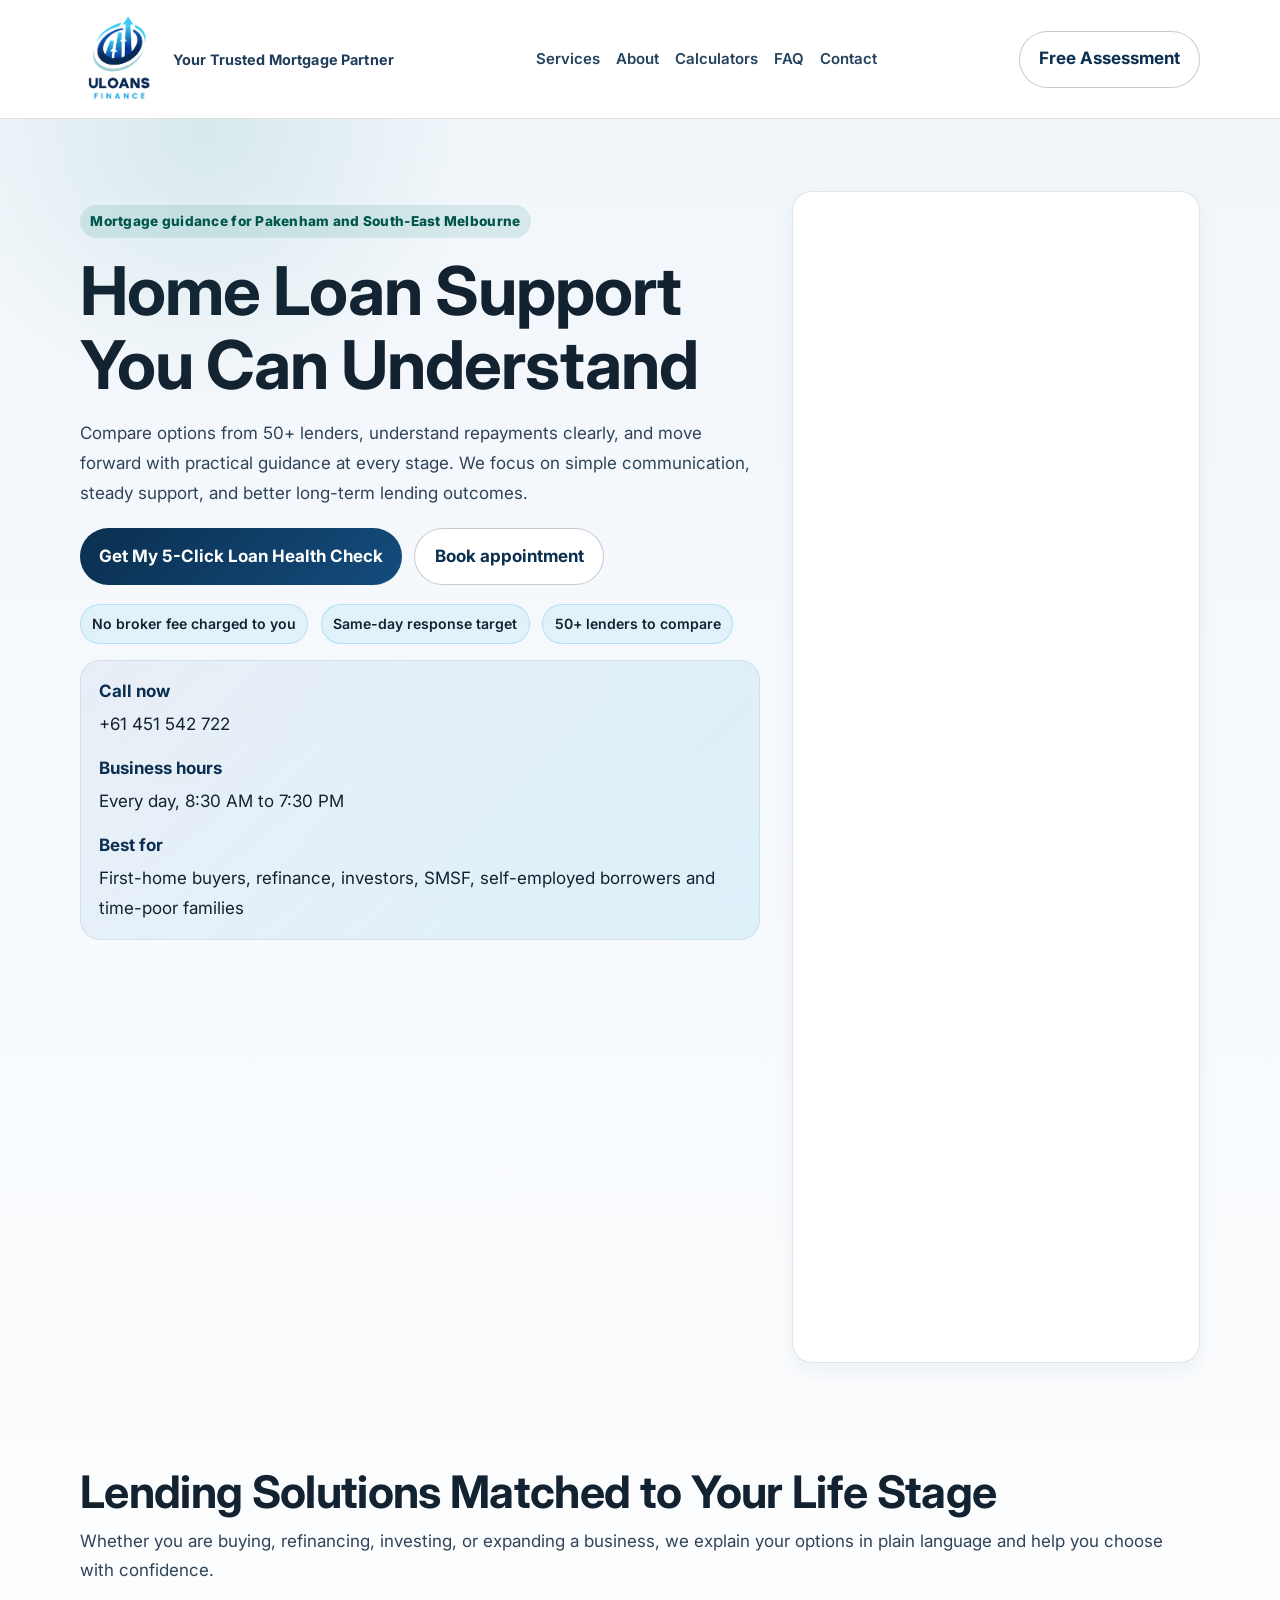
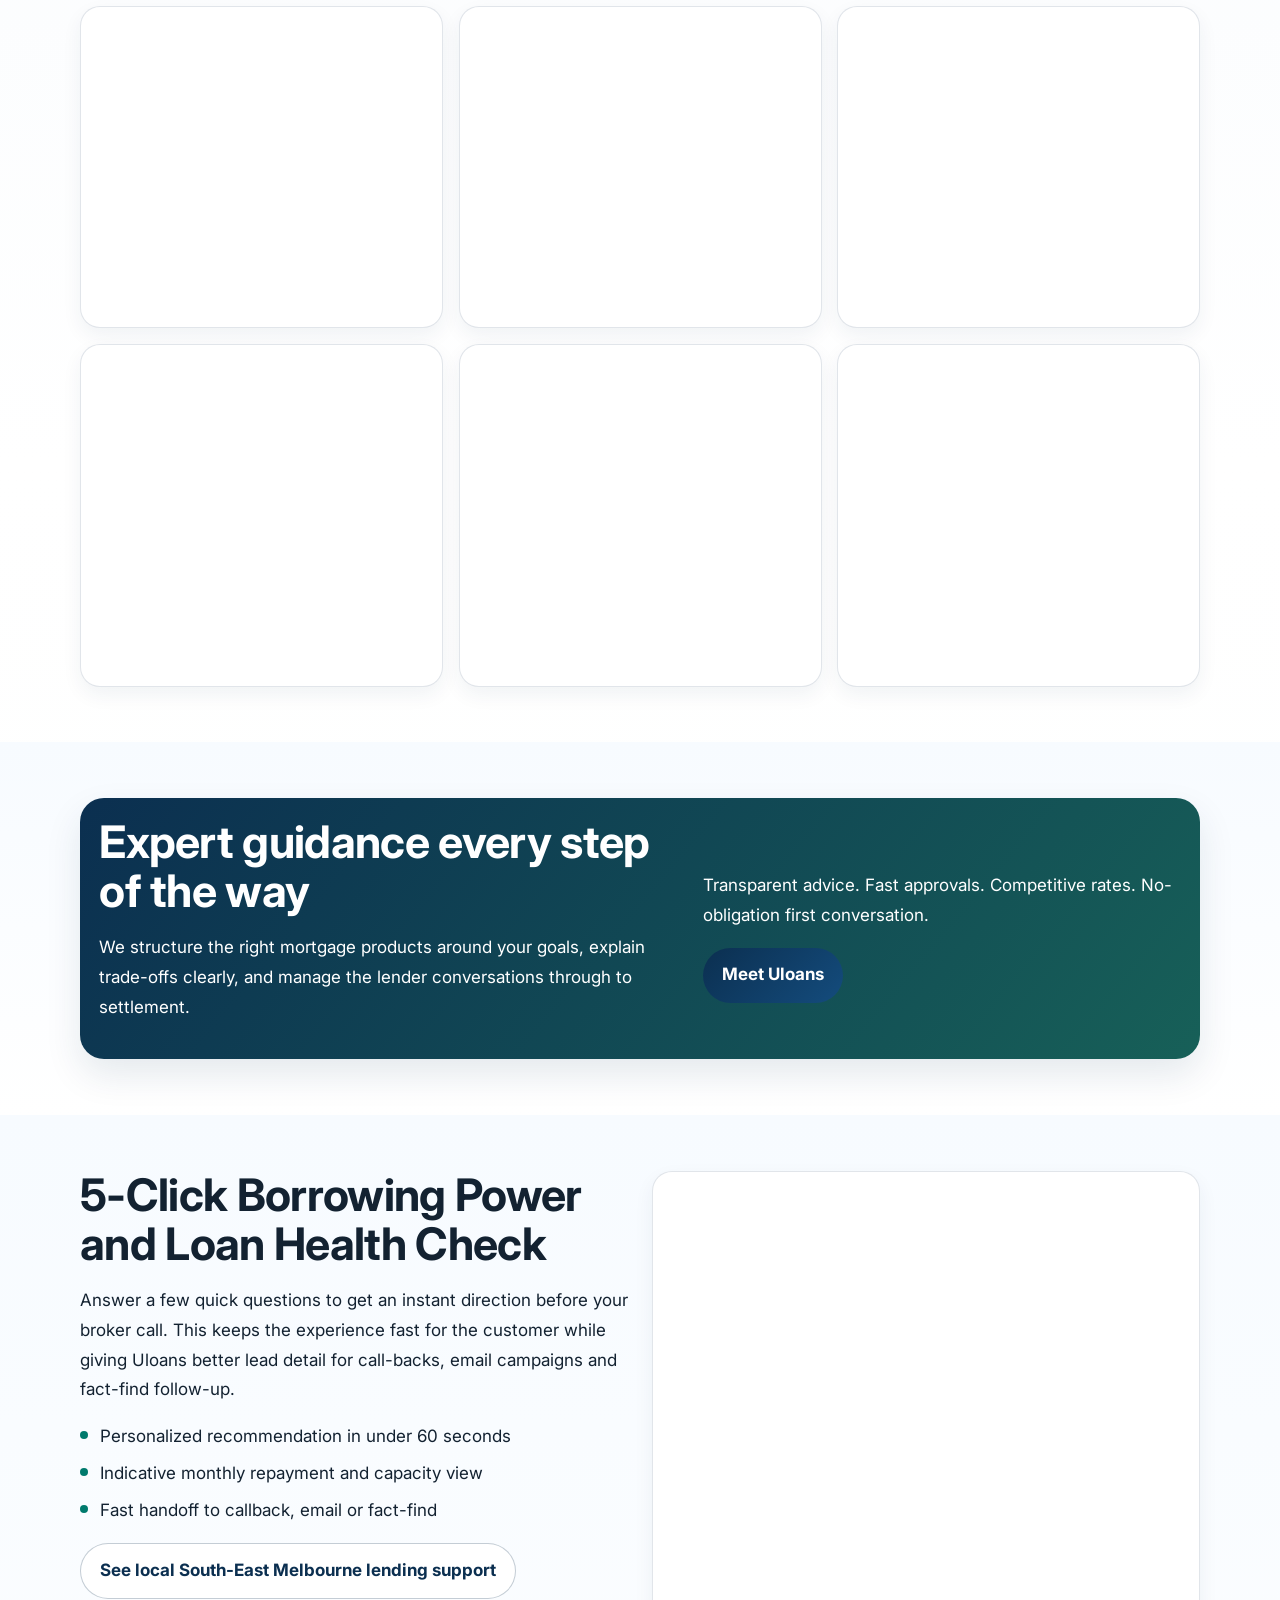
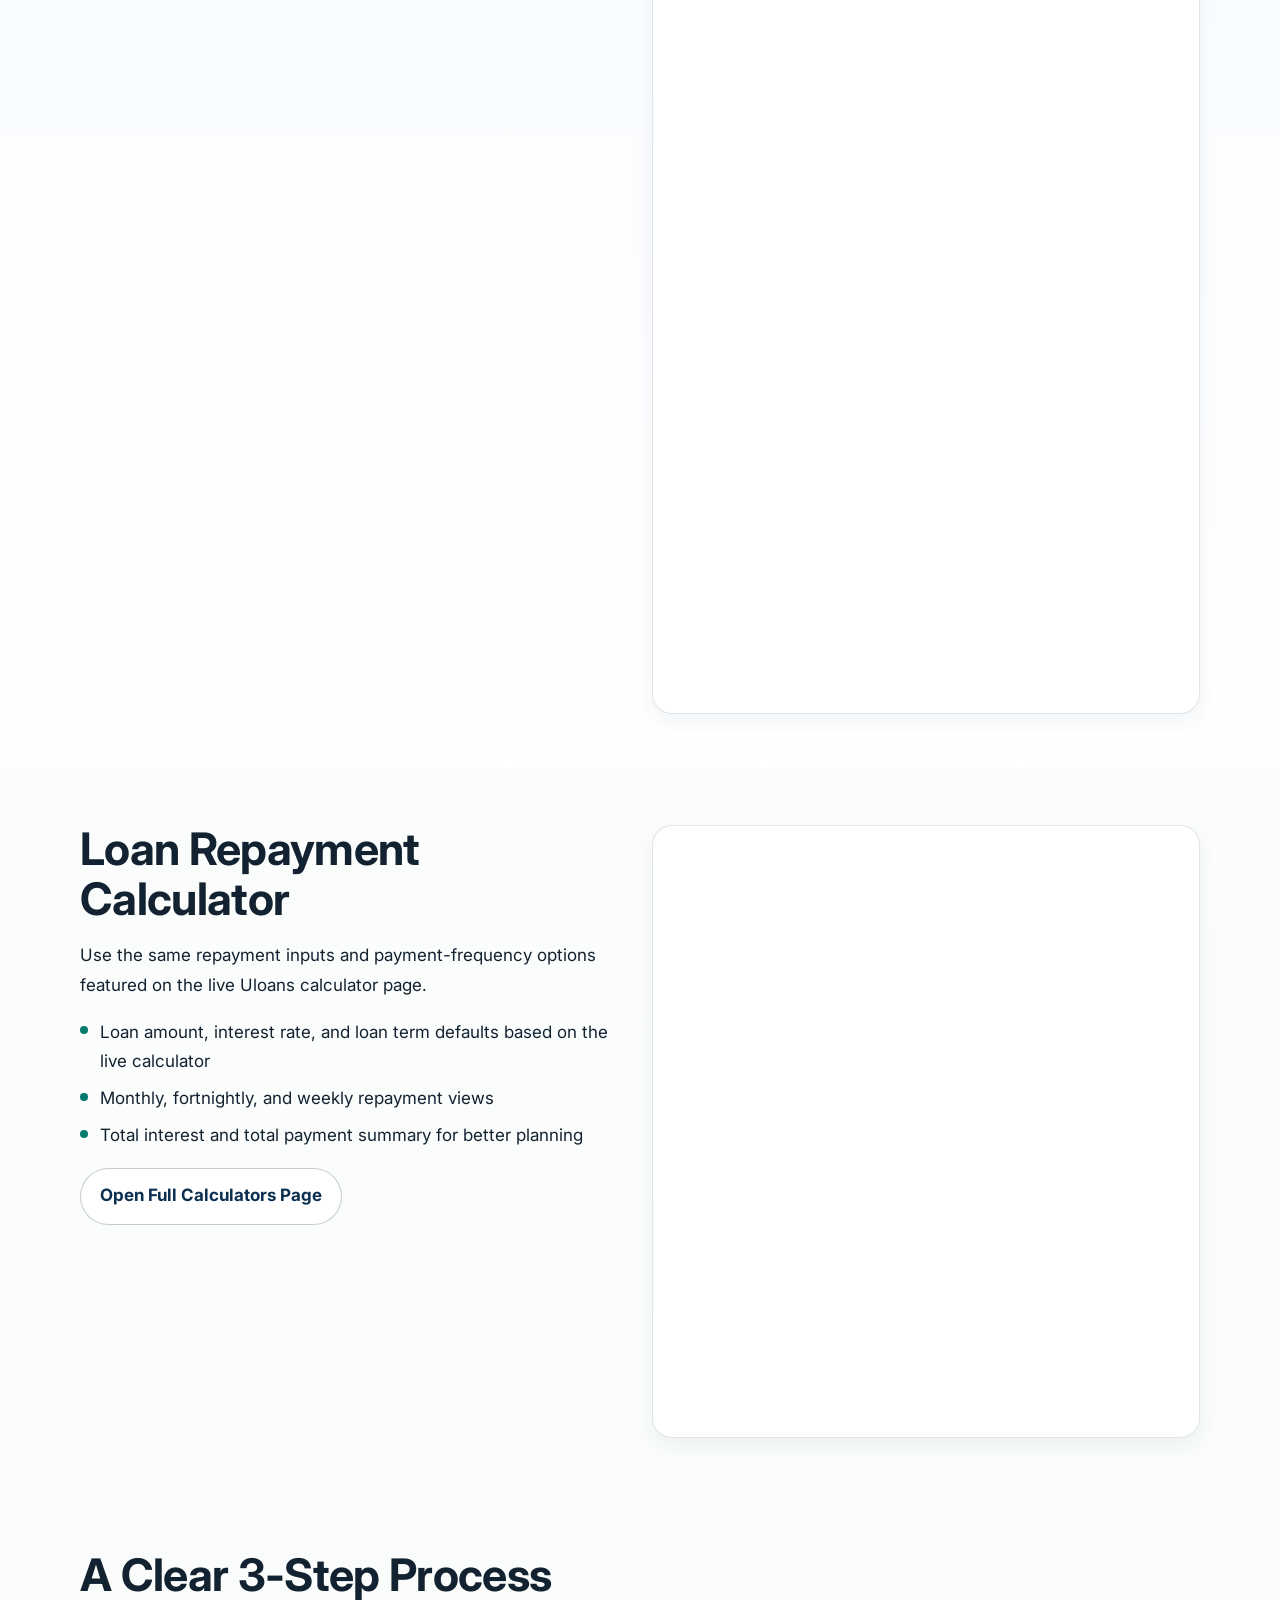
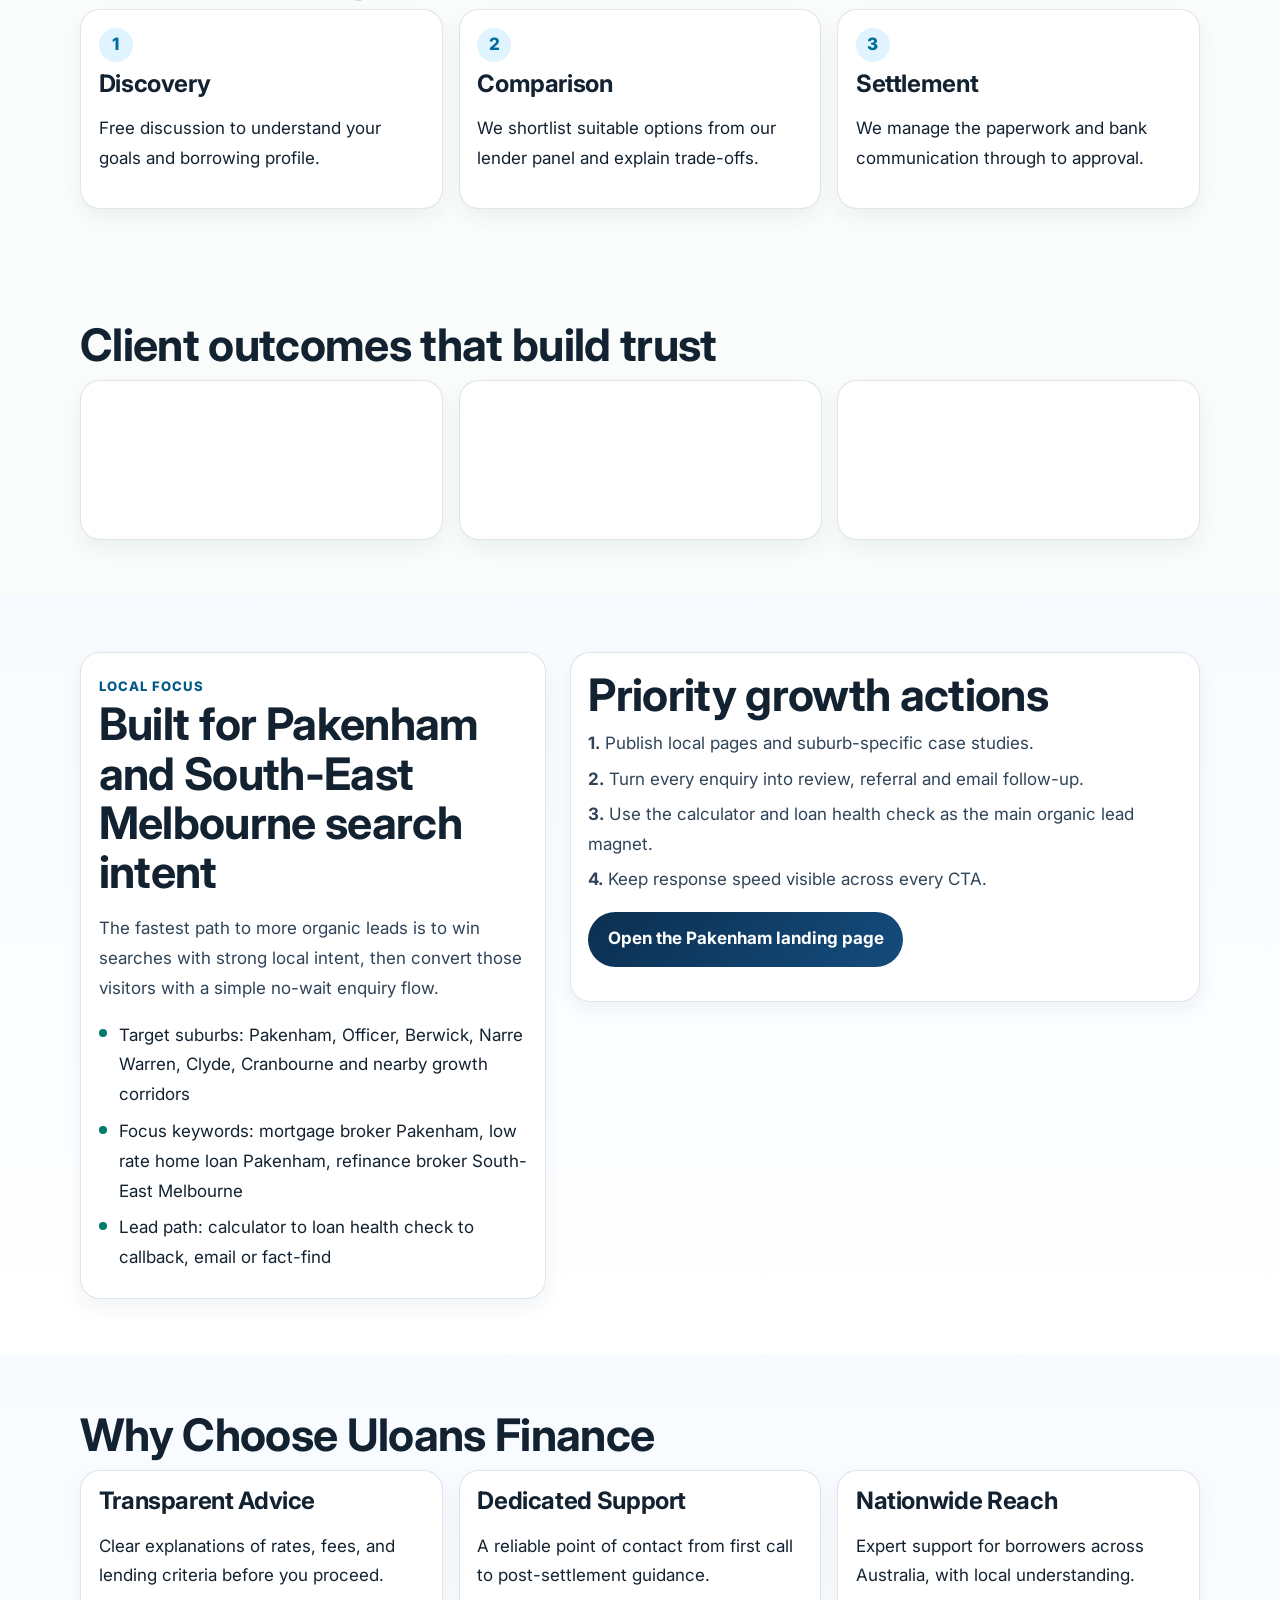
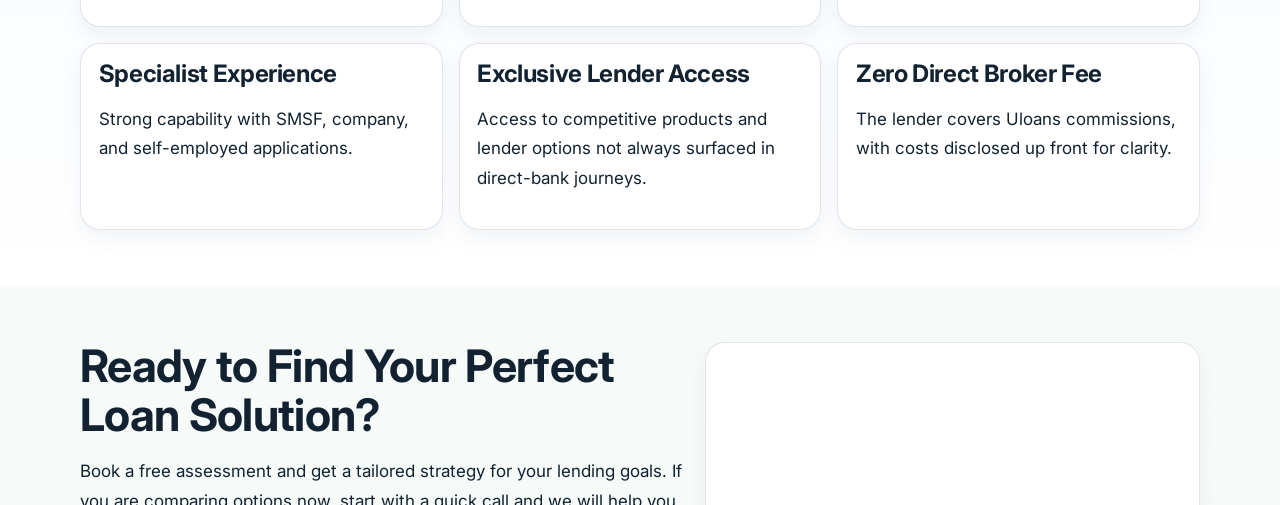
==== commit 98bab316: "Replace logo with new Uloans Finance branding" ====
--- a/prototype/index.html
+++ b/prototype/index.html
@@ -21,7 +21,7 @@
   <meta property="og:description" content="Low rate home loans, refinance, first-home buyer lending and loan health checks with a mortgage broker in Pakenham serving South-East Melbourne.">
   <meta property="og:url" content="/">
   <meta property="og:site_name" content="Uloans Finance">
-  <meta property="og:image" content="assets/logo.webp">
+  <meta property="og:image" content="assets/logo1.webp">
   <meta property="og:image:alt" content="Uloans Finance Logo">
 
   <meta name="twitter:card" content="summary_large_image">
@@ -70,7 +70,7 @@
   <header class="site-header">
     <div class="container nav-wrap">
       <a class="brand" href="index.html">
-        <img class="brand-logo" src="assets/logo-132x48.png" alt="Uloans Finance logo" width="132" height="48" fetchpriority="high" decoding="async">
+        <img class="brand-logo" src="assets/logo1.png" alt="Uloans Finance logo" width="80" height="90" fetchpriority="high" decoding="async">
         <span class="brand-text">Your Trusted Mortgage Partner</span>
       </a>
       <nav aria-label="Primary">
@@ -371,7 +371,7 @@
   <footer class="site-footer">
     <div class="container footer-wrap">
       <div>
-        <img class="brand-logo" src="assets/logo-124x45.png" alt="Uloans Finance logo" width="124" height="45" loading="lazy" decoding="async">
+        <img class="brand-logo" src="assets/logo1.png" alt="Uloans Finance logo" width="64" height="72" loading="lazy" decoding="async">
         <p>© 2026 ABN 63 686 014 175 | Credit Representative No. 568139 | Authorised under ACL No. 554010.</p>
         <p>This content is general information only and does not consider your objectives, financial situation, or needs.</p>
       </div>
--- a/prototype/styles.css
+++ b/prototype/styles.css
@@ -1,5 +1,5 @@
 @import url('https://fonts.googleapis.com/css2?family=Inter:ital,wght@0,400;0,500;0,600;0,700;0,800;1,400&display=swap');
-:root{--navy:#003087;--sky:#00a3e0;--mist:#eff6ff;--ink:#132238;--slate:#31445e;--line:rgba(19, 34, 56, 0.12);--white:#ffffff;--panel:#f8fbff;--radius:20px;--radius-sm:14px;--shadow:0 20px 60px rgba(0, 48, 135, 0.12)}*{box-sizing:border-box}body,html{margin:0;padding:0}body{font-family:'Inter','Segoe UI',Arial,sans-serif;color:var(--ink);background:linear-gradient(180deg,#f4f9ff 0,#fff 32%,#f9fcff 100%);font-size:1.0625rem;line-height:1.75;text-rendering:optimizeLegibility}h1,h2,h3{margin:0 0 .6rem;line-height:1.1;letter-spacing:-0.015em;font-family:'Inter','Segoe UI',Arial,sans-serif;font-weight:700}h1{font-size:clamp(2.5rem,5.5vw,4.2rem)}h2{font-size:clamp(1.9rem,3.5vw,2.8rem)}h3{font-size:clamp(1.2rem,2vw,1.5rem)}a{color:inherit;text-decoration:none}.container{width:min(1120px,calc(100% - 2rem));margin:0 auto}img{max-width:100%;display:block}.skip-link{position:absolute;left:-9999px}.skip-link:focus{left:1rem;top:1rem;background:var(--white);border:2px solid var(--navy);padding:.5rem .75rem;z-index:1000}.site-header{position:sticky;top:0;z-index:100;backdrop-filter:blur(8px);background:rgba(255,255,255,.94);border-bottom:1px solid var(--line)}.nav-wrap,nav ul{display:flex;gap:1rem}.brand,.nav-wrap{align-items:center}.nav-wrap{justify-content:space-between;padding:.85rem 0}.brand{display:flex;gap:.8rem}.brand-logo{width:132px;height:auto}.brand-text{font-weight:700;font-size:.95rem}nav ul{padding:0;margin:0;list-style:none}nav a{font-weight:600;font-size:.9375rem;color:#244267}.brand-text,nav a[aria-current=page]{color:var(--navy)}.btn{display:inline-flex;align-items:center;justify-content:center;border:0;border-radius:999px;padding:.78rem 1.2rem;font-weight:700;background:linear-gradient(135deg,var(--navy),#005bc2);color:var(--white);cursor:pointer;transition:transform 180ms ease,box-shadow 180ms ease}.btn:focus-visible,.btn:hover{transform:translateY(-2px);box-shadow:0 10px 22px rgba(11,45,92,.24)}.btn-ghost{background:0 0;color:var(--navy);border:2px solid rgba(0,48,135,.16)}.hero{position:relative;overflow:clip;padding:4.5rem 0 3rem}.hero::before{content:"";position:absolute;inset:-20%auto auto -5%;width:420px;height:420px;border-radius:50%;background:radial-gradient(circle,rgba(0,163,224,.16)0,rgba(0,163,224,0) 70%);pointer-events:none}.hero-grid{display:grid;grid-template-columns:1.25fr .75fr;gap:2rem}.eyebrow{display:inline-block;padding:.3rem .65rem;border-radius:999px;background:rgba(0,163,224,.12);color:#004f82;font-weight:800;font-size:.85rem;margin-bottom:1rem;letter-spacing:.02em}.contact-list,.faq-copy,.hero-copy,.lead,.legal-mini,.page-intro,.post-meta,.repayment-sub,.section-copy{color:var(--slate)}.hero-copy{max-width:62ch}.hero-cta,.hero-points{display:flex;flex-wrap:wrap}.hero-cta{gap:.75rem;margin-top:1.25rem}.hero-points{list-style:none;margin:1.2rem 0 0;padding:0;gap:.8rem}.hero-points li{background:rgba(0,163,224,.08);border:1px solid rgba(0,163,224,.22);border-radius:999px;padding:.4rem .7rem;font-weight:600;font-size:.88rem}.hero-card{background:var(--white);border-radius:var(--radius);box-shadow:var(--shadow);padding:1.3rem;border:1px solid rgba(0,48,135,.08)}.page-hero .container,.stats{display:grid;gap:.8rem}.stats article{background:var(--panel);border-radius:12px;padding:.8rem}.stats strong{display:block;color:var(--navy);font-size:1.6rem}.hero-lead-panel,.hero-media{margin-top:1rem;border-radius:var(--radius);border:1px solid rgba(0,48,135,.08)}.hero-media{overflow:hidden;box-shadow:var(--shadow)}.hero-lead-panel{display:grid;gap:.9rem;padding:1rem 1.1rem;background:linear-gradient(135deg,rgba(0,48,135,.05),rgba(0,163,224,.1))}.hero-lead-panel strong{display:block;margin-bottom:.2rem;color:var(--navy)}.hero-lead-panel a,.hero-lead-panel span{color:var(--ink)}.hero-media img{width:100%;height:100%;object-fit:cover}.section{padding:3.5rem 0}.alt{background:linear-gradient(180deg,#f7fbff 0,#fff 100%)}.section-copy{margin:0 0 1.25rem}.contact-cards,.feature-grid,.metric-grid,.post-grid,.service-grid,.steps,.testimonial-grid{display:grid;gap:1rem;grid-template-columns:repeat(3,minmax(0,1fr))}.card,.feature-grid article,.post-card,.steps article{padding:1.1rem}.card,.contact-cards article,.feature-grid article,.post-card,.steps article{background:var(--white);border-radius:var(--radius);border:1px solid var(--line)}.info-card,.metric-grid article,.testimonial-grid article{padding:1.1rem}.faq-categories a,.info-card,.metric-grid article,.testimonial-grid article{background:var(--white);border-radius:var(--radius);border:1px solid var(--line)}.split,.split-tight{display:grid;grid-template-columns:1fr 1fr;gap:1.5rem;align-items:start}.split-tight{grid-template-columns:.85fr 1.15fr}.calc,.lead-form,.snapshot-form{background:var(--white);border-radius:var(--radius);padding:1.2rem;box-shadow:var(--shadow);display:grid;gap:.65rem}.calc,.card,.contact-cards article,.faq-list details,.hero-card,.lead-form,.metric-grid article,.post-card,.snapshot-form,.testimonial-grid article{content-visibility:auto;contain-intrinsic-size:1px 400px}label{font-weight:700;font-size:.94rem}input,select,textarea{width:100%;border-radius:12px;border:1px solid rgba(19,34,56,.18);padding:.68rem .72rem;font:inherit}textarea{min-height:140px;resize:vertical}a:focus,button:focus,input:focus,select:focus,textarea:focus{outline:3px solid rgba(0,163,224,.24);outline-offset:2px}.repayment,.result{margin:.5rem 0 0;font-weight:700;color:var(--navy)}.calc-results{padding:.85rem .95rem;border-radius:var(--radius-sm);background:var(--mist)}.repayment-sub{margin:.3rem 0 0;font-size:.95rem}.checklist{list-style:none;padding:0;margin:1rem 0 0}.checklist li{position:relative;padding-left:1.25rem;margin-bottom:.45rem}.checklist li::before{content:"";position:absolute;left:0;top:.54rem;width:8px;height:8px;border-radius:50%;background:var(--sky)}.steps span{display:inline-grid;place-items:center;width:34px;height:34px;border-radius:50%;background:#dff4ff;color:#006d9a;font-weight:800;margin-bottom:.55rem}.page-hero{padding:3.5rem 0 1.4rem}.page-kicker{color:#005988;font-size:.82rem;font-weight:800;letter-spacing:.08em;text-transform:uppercase}.page-intro{max-width:68ch;margin:0}.band{background:linear-gradient(135deg,rgba(0,48,135,.96),rgba(0,163,224,.9));color:var(--white);border-radius:calc(var(--radius) + 4px);padding:1.2rem;box-shadow:var(--shadow)}.band h2,.band h3,.band p{color:inherit}.metric-grid article strong{display:block;font-size:1.8rem;color:var(--navy)}.about-highlight-card{min-height:100%}.faq-list{display:grid;gap:.9rem}.faq-list details{background:var(--white);border:1px solid var(--line);border-radius:var(--radius-sm);padding:1rem 1.05rem}.faq-list summary{cursor:pointer;font-weight:700;color:var(--navy)}.faq-copy{margin:.75rem 0 0}.faq-categories{display:flex;flex-wrap:wrap;gap:.7rem}.faq-categories a{padding:.7rem .95rem;font-weight:700}.post-card{display:grid;gap:.6rem}.post-meta{font-size:.85rem;font-weight:700}.contact-grid,.cta-panel{display:grid;grid-template-columns:1.1fr .9fr;gap:1.2rem}.contact-cards article{padding:1rem}.testimonial-grid blockquote{margin:0;font-size:1rem}.testimonial-grid footer{margin-top:.8rem;color:var(--slate);font-size:.92rem}.cta-panel{align-items:center}.site-footer{padding:2rem 0 5rem;background:#061a44;color:#d5e3fb;border-top:1px solid rgba(255,255,255,.08)}.footer-wrap{display:grid;grid-template-columns:1.1fr .9fr .9fr;gap:1rem;align-items:start}.site-footer .brand-logo{width:124px;margin-bottom:.85rem}.footer-wrap>div:first-child{max-width:34rem}.footer-contact,.footer-links{display:grid;gap:.4rem;align-content:start}.footer-contact a,.footer-links a{color:#e8f1ff;font-weight:600;transition:color 180ms ease,opacity 180ms ease}.footer-contact a:focus-visible,.footer-contact a:hover,.footer-links a:focus-visible,.footer-links a:hover{color:#7fd8ff}.footer-contact span{color:#c1d4f1}.footer-wrap p{margin:.42rem 0;font-size:.9rem;color:#c1d4f1}.mobile-cta{position:fixed;bottom:0;left:0;right:0;display:none;grid-template-columns:1fr 1fr;z-index:90}.mobile-cta a{text-align:center;padding:.85rem .5rem;font-weight:800;color:#fff}.mobile-cta a:first-child{background:var(--navy)}.mobile-cta a:last-child{background:#006d9a}.contact-list p{margin:.35rem 0}.reveal{opacity:0;transform:translateY(10px);transition:opacity 480ms ease,transform 480ms ease}.reveal.is-visible{opacity:1;transform:translateY(0)}@media (max-width:980px){nav{display:none}.contact-cards,.contact-grid,.cta-panel,.feature-grid,.footer-wrap,.hero-grid,.metric-grid,.post-grid,.service-grid,.split,.split-tight,.steps,.testimonial-grid{grid-template-columns:1fr}.brand-logo{width:128px}.mobile-cta{display:grid}}@media (max-width:640px){.hero{padding-top:3.2rem}.btn,.btn-ghost{width:100%}.hero-cta{flex-direction:column}}
+:root{--navy:#003087;--sky:#00a3e0;--mist:#eff6ff;--ink:#132238;--slate:#31445e;--line:rgba(19, 34, 56, 0.12);--white:#ffffff;--panel:#f8fbff;--radius:20px;--radius-sm:14px;--shadow:0 20px 60px rgba(0, 48, 135, 0.12)}*{box-sizing:border-box}body,html{margin:0;padding:0}body{font-family:'Inter','Segoe UI',Arial,sans-serif;color:var(--ink);background:linear-gradient(180deg,#f4f9ff 0,#fff 32%,#f9fcff 100%);font-size:1.0625rem;line-height:1.75;text-rendering:optimizeLegibility}h1,h2,h3{margin:0 0 .6rem;line-height:1.1;letter-spacing:-0.015em;font-family:'Inter','Segoe UI',Arial,sans-serif;font-weight:700}h1{font-size:clamp(2.5rem,5.5vw,4.2rem)}h2{font-size:clamp(1.9rem,3.5vw,2.8rem)}h3{font-size:clamp(1.2rem,2vw,1.5rem)}a{color:inherit;text-decoration:none}.container{width:min(1120px,calc(100% - 2rem));margin:0 auto}img{max-width:100%;display:block}.skip-link{position:absolute;left:-9999px}.skip-link:focus{left:1rem;top:1rem;background:var(--white);border:2px solid var(--navy);padding:.5rem .75rem;z-index:1000}.site-header{position:sticky;top:0;z-index:100;backdrop-filter:blur(8px);background:rgba(255,255,255,.94);border-bottom:1px solid var(--line)}.nav-wrap,nav ul{display:flex;gap:1rem}.brand,.nav-wrap{align-items:center}.nav-wrap{justify-content:space-between;padding:.85rem 0}.brand{display:flex;gap:.8rem}.brand-logo{width:80px;height:auto}.brand-text{font-weight:700;font-size:.95rem}nav ul{padding:0;margin:0;list-style:none}nav a{font-weight:600;font-size:.9375rem;color:#244267}.brand-text,nav a[aria-current=page]{color:var(--navy)}.btn{display:inline-flex;align-items:center;justify-content:center;border:0;border-radius:999px;padding:.78rem 1.2rem;font-weight:700;background:linear-gradient(135deg,var(--navy),#005bc2);color:var(--white);cursor:pointer;transition:transform 180ms ease,box-shadow 180ms ease}.btn:focus-visible,.btn:hover{transform:translateY(-2px);box-shadow:0 10px 22px rgba(11,45,92,.24)}.btn-ghost{background:0 0;color:var(--navy);border:2px solid rgba(0,48,135,.16)}.hero{position:relative;overflow:clip;padding:4.5rem 0 3rem}.hero::before{content:"";position:absolute;inset:-20%auto auto -5%;width:420px;height:420px;border-radius:50%;background:radial-gradient(circle,rgba(0,163,224,.16)0,rgba(0,163,224,0) 70%);pointer-events:none}.hero-grid{display:grid;grid-template-columns:1.25fr .75fr;gap:2rem}.eyebrow{display:inline-block;padding:.3rem .65rem;border-radius:999px;background:rgba(0,163,224,.12);color:#004f82;font-weight:800;font-size:.85rem;margin-bottom:1rem;letter-spacing:.02em}.contact-list,.faq-copy,.hero-copy,.lead,.legal-mini,.page-intro,.post-meta,.repayment-sub,.section-copy{color:var(--slate)}.hero-copy{max-width:62ch}.hero-cta,.hero-points{display:flex;flex-wrap:wrap}.hero-cta{gap:.75rem;margin-top:1.25rem}.hero-points{list-style:none;margin:1.2rem 0 0;padding:0;gap:.8rem}.hero-points li{background:rgba(0,163,224,.08);border:1px solid rgba(0,163,224,.22);border-radius:999px;padding:.4rem .7rem;font-weight:600;font-size:.88rem}.hero-card{background:var(--white);border-radius:var(--radius);box-shadow:var(--shadow);padding:1.3rem;border:1px solid rgba(0,48,135,.08)}.page-hero .container,.stats{display:grid;gap:.8rem}.stats article{background:var(--panel);border-radius:12px;padding:.8rem}.stats strong{display:block;color:var(--navy);font-size:1.6rem}.hero-lead-panel,.hero-media{margin-top:1rem;border-radius:var(--radius);border:1px solid rgba(0,48,135,.08)}.hero-media{overflow:hidden;box-shadow:var(--shadow)}.hero-lead-panel{display:grid;gap:.9rem;padding:1rem 1.1rem;background:linear-gradient(135deg,rgba(0,48,135,.05),rgba(0,163,224,.1))}.hero-lead-panel strong{display:block;margin-bottom:.2rem;color:var(--navy)}.hero-lead-panel a,.hero-lead-panel span{color:var(--ink)}.hero-media img{width:100%;height:100%;object-fit:cover}.section{padding:3.5rem 0}.alt{background:linear-gradient(180deg,#f7fbff 0,#fff 100%)}.section-copy{margin:0 0 1.25rem}.contact-cards,.feature-grid,.metric-grid,.post-grid,.service-grid,.steps,.testimonial-grid{display:grid;gap:1rem;grid-template-columns:repeat(3,minmax(0,1fr))}.card,.feature-grid article,.post-card,.steps article{padding:1.1rem}.card,.contact-cards article,.feature-grid article,.post-card,.steps article{background:var(--white);border-radius:var(--radius);border:1px solid var(--line)}.info-card,.metric-grid article,.testimonial-grid article{padding:1.1rem}.faq-categories a,.info-card,.metric-grid article,.testimonial-grid article{background:var(--white);border-radius:var(--radius);border:1px solid var(--line)}.split,.split-tight{display:grid;grid-template-columns:1fr 1fr;gap:1.5rem;align-items:start}.split-tight{grid-template-columns:.85fr 1.15fr}.calc,.lead-form,.snapshot-form{background:var(--white);border-radius:var(--radius);padding:1.2rem;box-shadow:var(--shadow);display:grid;gap:.65rem}.calc,.card,.contact-cards article,.faq-list details,.hero-card,.lead-form,.metric-grid article,.post-card,.snapshot-form,.testimonial-grid article{content-visibility:auto;contain-intrinsic-size:1px 400px}label{font-weight:700;font-size:.94rem}input,select,textarea{width:100%;border-radius:12px;border:1px solid rgba(19,34,56,.18);padding:.68rem .72rem;font:inherit}textarea{min-height:140px;resize:vertical}a:focus,button:focus,input:focus,select:focus,textarea:focus{outline:3px solid rgba(0,163,224,.24);outline-offset:2px}.repayment,.result{margin:.5rem 0 0;font-weight:700;color:var(--navy)}.calc-results{padding:.85rem .95rem;border-radius:var(--radius-sm);background:var(--mist)}.repayment-sub{margin:.3rem 0 0;font-size:.95rem}.checklist{list-style:none;padding:0;margin:1rem 0 0}.checklist li{position:relative;padding-left:1.25rem;margin-bottom:.45rem}.checklist li::before{content:"";position:absolute;left:0;top:.54rem;width:8px;height:8px;border-radius:50%;background:var(--sky)}.steps span{display:inline-grid;place-items:center;width:34px;height:34px;border-radius:50%;background:#dff4ff;color:#006d9a;font-weight:800;margin-bottom:.55rem}.page-hero{padding:3.5rem 0 1.4rem}.page-kicker{color:#005988;font-size:.82rem;font-weight:800;letter-spacing:.08em;text-transform:uppercase}.page-intro{max-width:68ch;margin:0}.band{background:linear-gradient(135deg,rgba(0,48,135,.96),rgba(0,163,224,.9));color:var(--white);border-radius:calc(var(--radius) + 4px);padding:1.2rem;box-shadow:var(--shadow)}.band h2,.band h3,.band p{color:inherit}.metric-grid article strong{display:block;font-size:1.8rem;color:var(--navy)}.about-highlight-card{min-height:100%}.faq-list{display:grid;gap:.9rem}.faq-list details{background:var(--white);border:1px solid var(--line);border-radius:var(--radius-sm);padding:1rem 1.05rem}.faq-list summary{cursor:pointer;font-weight:700;color:var(--navy)}.faq-copy{margin:.75rem 0 0}.faq-categories{display:flex;flex-wrap:wrap;gap:.7rem}.faq-categories a{padding:.7rem .95rem;font-weight:700}.post-card{display:grid;gap:.6rem}.post-meta{font-size:.85rem;font-weight:700}.contact-grid,.cta-panel{display:grid;grid-template-columns:1.1fr .9fr;gap:1.2rem}.contact-cards article{padding:1rem}.testimonial-grid blockquote{margin:0;font-size:1rem}.testimonial-grid footer{margin-top:.8rem;color:var(--slate);font-size:.92rem}.cta-panel{align-items:center}.site-footer{padding:2rem 0 5rem;background:#061a44;color:#d5e3fb;border-top:1px solid rgba(255,255,255,.08)}.footer-wrap{display:grid;grid-template-columns:1.1fr .9fr .9fr;gap:1rem;align-items:start}.site-footer .brand-logo{width:64px;margin-bottom:.85rem}.footer-wrap>div:first-child{max-width:34rem}.footer-contact,.footer-links{display:grid;gap:.4rem;align-content:start}.footer-contact a,.footer-links a{color:#e8f1ff;font-weight:600;transition:color 180ms ease,opacity 180ms ease}.footer-contact a:focus-visible,.footer-contact a:hover,.footer-links a:focus-visible,.footer-links a:hover{color:#7fd8ff}.footer-contact span{color:#c1d4f1}.footer-wrap p{margin:.42rem 0;font-size:.9rem;color:#c1d4f1}.mobile-cta{position:fixed;bottom:0;left:0;right:0;display:none;grid-template-columns:1fr 1fr;z-index:90}.mobile-cta a{text-align:center;padding:.85rem .5rem;font-weight:800;color:#fff}.mobile-cta a:first-child{background:var(--navy)}.mobile-cta a:last-child{background:#006d9a}.contact-list p{margin:.35rem 0}.reveal{opacity:0;transform:translateY(10px);transition:opacity 480ms ease,transform 480ms ease}.reveal.is-visible{opacity:1;transform:translateY(0)}@media (max-width:980px){nav{display:none}.contact-cards,.contact-grid,.cta-panel,.feature-grid,.footer-wrap,.hero-grid,.metric-grid,.post-grid,.service-grid,.split,.split-tight,.steps,.testimonial-grid{grid-template-columns:1fr}.brand-logo{width:128px}.mobile-cta{display:grid}}@media (max-width:640px){.hero{padding-top:3.2rem}.btn,.btn-ghost{width:100%}.hero-cta{flex-direction:column}}
 .campaign-modal{position:fixed;inset:0;display:none;align-items:center;justify-content:center;background:rgba(6,26,68,.62);z-index:120;padding:1rem}
 .campaign-modal.is-open{display:flex}
 .campaign-modal__dialog{width:min(620px,100%);background:var(--white);border:1px solid var(--line);border-radius:var(--radius);box-shadow:var(--shadow);padding:1.35rem}
--- a/prototype/styles.css
+++ b/prototype/styles.css
@@ -1,5 +1,5 @@
 @import url('https://fonts.googleapis.com/css2?family=Inter:ital,wght@0,400;0,500;0,600;0,700;0,800;1,400&display=swap');
-:root{--navy:#003087;--sky:#00a3e0;--mist:#eff6ff;--ink:#132238;--slate:#31445e;--line:rgba(19, 34, 56, 0.12);--white:#ffffff;--panel:#f8fbff;--radius:20px;--radius-sm:14px;--shadow:0 20px 60px rgba(0, 48, 135, 0.12)}*{box-sizing:border-box}body,html{margin:0;padding:0}body{font-family:'Inter','Segoe UI',Arial,sans-serif;color:var(--ink);background:linear-gradient(180deg,#f4f9ff 0,#fff 32%,#f9fcff 100%);font-size:1.0625rem;line-height:1.75;text-rendering:optimizeLegibility}h1,h2,h3{margin:0 0 .6rem;line-height:1.1;letter-spacing:-0.015em;font-family:'Inter','Segoe UI',Arial,sans-serif;font-weight:700}h1{font-size:clamp(2.5rem,5.5vw,4.2rem)}h2{font-size:clamp(1.9rem,3.5vw,2.8rem)}h3{font-size:clamp(1.2rem,2vw,1.5rem)}a{color:inherit;text-decoration:none}.container{width:min(1120px,calc(100% - 2rem));margin:0 auto}img{max-width:100%;display:block}.skip-link{position:absolute;left:-9999px}.skip-link:focus{left:1rem;top:1rem;background:var(--white);border:2px solid var(--navy);padding:.5rem .75rem;z-index:1000}.site-header{position:sticky;top:0;z-index:100;backdrop-filter:blur(8px);background:rgba(255,255,255,.94);border-bottom:1px solid var(--line)}.nav-wrap,nav ul{display:flex;gap:1rem}.brand,.nav-wrap{align-items:center}.nav-wrap{justify-content:space-between;padding:.85rem 0}.brand{display:flex;gap:.8rem}.brand-logo{width:132px;height:auto}.brand-text{font-weight:700;font-size:.95rem}nav ul{padding:0;margin:0;list-style:none}nav a{font-weight:600;font-size:.9375rem;color:#244267}.brand-text,nav a[aria-current=page]{color:var(--navy)}.btn{display:inline-flex;align-items:center;justify-content:center;border:0;border-radius:999px;padding:.78rem 1.2rem;font-weight:700;background:linear-gradient(135deg,var(--navy),#005bc2);color:var(--white);cursor:pointer;transition:transform 180ms ease,box-shadow 180ms ease}.btn:focus-visible,.btn:hover{transform:translateY(-2px);box-shadow:0 10px 22px rgba(11,45,92,.24)}.btn-ghost{background:0 0;color:var(--navy);border:2px solid rgba(0,48,135,.16)}.hero{position:relative;overflow:clip;padding:4.5rem 0 3rem}.hero::before{content:"";position:absolute;inset:-20%auto auto -5%;width:420px;height:420px;border-radius:50%;background:radial-gradient(circle,rgba(0,163,224,.16)0,rgba(0,163,224,0) 70%);pointer-events:none}.hero-grid{display:grid;grid-template-columns:1.25fr .75fr;gap:2rem}.eyebrow{display:inline-block;padding:.3rem .65rem;border-radius:999px;background:rgba(0,163,224,.12);color:#004f82;font-weight:800;font-size:.85rem;margin-bottom:1rem;letter-spacing:.02em}.contact-list,.faq-copy,.hero-copy,.lead,.legal-mini,.page-intro,.post-meta,.repayment-sub,.section-copy{color:var(--slate)}.hero-copy{max-width:62ch}.hero-cta,.hero-points{display:flex;flex-wrap:wrap}.hero-cta{gap:.75rem;margin-top:1.25rem}.hero-points{list-style:none;margin:1.2rem 0 0;padding:0;gap:.8rem}.hero-points li{background:rgba(0,163,224,.08);border:1px solid rgba(0,163,224,.22);border-radius:999px;padding:.4rem .7rem;font-weight:600;font-size:.88rem}.hero-card{background:var(--white);border-radius:var(--radius);box-shadow:var(--shadow);padding:1.3rem;border:1px solid rgba(0,48,135,.08)}.page-hero .container,.stats{display:grid;gap:.8rem}.stats article{background:var(--panel);border-radius:12px;padding:.8rem}.stats strong{display:block;color:var(--navy);font-size:1.6rem}.hero-lead-panel,.hero-media{margin-top:1rem;border-radius:var(--radius);border:1px solid rgba(0,48,135,.08)}.hero-media{overflow:hidden;box-shadow:var(--shadow)}.hero-lead-panel{display:grid;gap:.9rem;padding:1rem 1.1rem;background:linear-gradient(135deg,rgba(0,48,135,.05),rgba(0,163,224,.1))}.hero-lead-panel strong{display:block;margin-bottom:.2rem;color:var(--navy)}.hero-lead-panel a,.hero-lead-panel span{color:var(--ink)}.hero-media img{width:100%;height:100%;object-fit:cover}.section{padding:3.5rem 0}.alt{background:linear-gradient(180deg,#f7fbff 0,#fff 100%)}.section-copy{margin:0 0 1.25rem}.contact-cards,.feature-grid,.metric-grid,.post-grid,.service-grid,.steps,.testimonial-grid{display:grid;gap:1rem;grid-template-columns:repeat(3,minmax(0,1fr))}.card,.feature-grid article,.post-card,.steps article{padding:1.1rem}.card,.contact-cards article,.feature-grid article,.post-card,.steps article{background:var(--white);border-radius:var(--radius);border:1px solid var(--line)}.info-card,.metric-grid article,.testimonial-grid article{padding:1.1rem}.faq-categories a,.info-card,.metric-grid article,.testimonial-grid article{background:var(--white);border-radius:var(--radius);border:1px solid var(--line)}.split,.split-tight{display:grid;grid-template-columns:1fr 1fr;gap:1.5rem;align-items:start}.split-tight{grid-template-columns:.85fr 1.15fr}.calc,.lead-form,.snapshot-form{background:var(--white);border-radius:var(--radius);padding:1.2rem;box-shadow:var(--shadow);display:grid;gap:.65rem}.calc,.card,.contact-cards article,.faq-list details,.hero-card,.lead-form,.metric-grid article,.post-card,.snapshot-form,.testimonial-grid article{content-visibility:auto;contain-intrinsic-size:1px 400px}label{font-weight:700;font-size:.94rem}input,select,textarea{width:100%;border-radius:12px;border:1px solid rgba(19,34,56,.18);padding:.68rem .72rem;font:inherit}textarea{min-height:140px;resize:vertical}a:focus,button:focus,input:focus,select:focus,textarea:focus{outline:3px solid rgba(0,163,224,.24);outline-offset:2px}.repayment,.result{margin:.5rem 0 0;font-weight:700;color:var(--navy)}.calc-results{padding:.85rem .95rem;border-radius:var(--radius-sm);background:var(--mist)}.repayment-sub{margin:.3rem 0 0;font-size:.95rem}.checklist{list-style:none;padding:0;margin:1rem 0 0}.checklist li{position:relative;padding-left:1.25rem;margin-bottom:.45rem}.checklist li::before{content:"";position:absolute;left:0;top:.54rem;width:8px;height:8px;border-radius:50%;background:var(--sky)}.steps span{display:inline-grid;place-items:center;width:34px;height:34px;border-radius:50%;background:#dff4ff;color:#006d9a;font-weight:800;margin-bottom:.55rem}.page-hero{padding:3.5rem 0 1.4rem}.page-kicker{color:#005988;font-size:.82rem;font-weight:800;letter-spacing:.08em;text-transform:uppercase}.page-intro{max-width:68ch;margin:0}.band{background:linear-gradient(135deg,rgba(0,48,135,.96),rgba(0,163,224,.9));color:var(--white);border-radius:calc(var(--radius) + 4px);padding:1.2rem;box-shadow:var(--shadow)}.band h2,.band h3,.band p{color:inherit}.metric-grid article strong{display:block;font-size:1.8rem;color:var(--navy)}.about-highlight-card{min-height:100%}.faq-list{display:grid;gap:.9rem}.faq-list details{background:var(--white);border:1px solid var(--line);border-radius:var(--radius-sm);padding:1rem 1.05rem}.faq-list summary{cursor:pointer;font-weight:700;color:var(--navy)}.faq-copy{margin:.75rem 0 0}.faq-categories{display:flex;flex-wrap:wrap;gap:.7rem}.faq-categories a{padding:.7rem .95rem;font-weight:700}.post-card{display:grid;gap:.6rem}.post-meta{font-size:.85rem;font-weight:700}.contact-grid,.cta-panel{display:grid;grid-template-columns:1.1fr .9fr;gap:1.2rem}.contact-cards article{padding:1rem}.testimonial-grid blockquote{margin:0;font-size:1rem}.testimonial-grid footer{margin-top:.8rem;color:var(--slate);font-size:.92rem}.cta-panel{align-items:center}.site-footer{padding:2rem 0 5rem;background:#061a44;color:#d5e3fb;border-top:1px solid rgba(255,255,255,.08)}.footer-wrap{display:grid;grid-template-columns:1.1fr .9fr .9fr;gap:1rem;align-items:start}.site-footer .brand-logo{width:124px;margin-bottom:.85rem}.footer-wrap>div:first-child{max-width:34rem}.footer-contact,.footer-links{display:grid;gap:.4rem;align-content:start}.footer-contact a,.footer-links a{color:#e8f1ff;font-weight:600;transition:color 180ms ease,opacity 180ms ease}.footer-contact a:focus-visible,.footer-contact a:hover,.footer-links a:focus-visible,.footer-links a:hover{color:#7fd8ff}.footer-contact span{color:#c1d4f1}.footer-wrap p{margin:.42rem 0;font-size:.9rem;color:#c1d4f1}.mobile-cta{position:fixed;bottom:0;left:0;right:0;display:none;grid-template-columns:1fr 1fr;z-index:90}.mobile-cta a{text-align:center;padding:.85rem .5rem;font-weight:800;color:#fff}.mobile-cta a:first-child{background:var(--navy)}.mobile-cta a:last-child{background:#006d9a}.contact-list p{margin:.35rem 0}.reveal{opacity:0;transform:translateY(10px);transition:opacity 480ms ease,transform 480ms ease}.reveal.is-visible{opacity:1;transform:translateY(0)}@media (max-width:980px){nav{display:none}.contact-cards,.contact-grid,.cta-panel,.feature-grid,.footer-wrap,.hero-grid,.metric-grid,.post-grid,.service-grid,.split,.split-tight,.steps,.testimonial-grid{grid-template-columns:1fr}.brand-logo{width:128px}.mobile-cta{display:grid}}@media (max-width:640px){.hero{padding-top:3.2rem}.btn,.btn-ghost{width:100%}.hero-cta{flex-direction:column}}
+:root{--navy:#003087;--sky:#00a3e0;--mist:#eff6ff;--ink:#132238;--slate:#31445e;--line:rgba(19, 34, 56, 0.12);--white:#ffffff;--panel:#f8fbff;--radius:20px;--radius-sm:14px;--shadow:0 20px 60px rgba(0, 48, 135, 0.12)}*{box-sizing:border-box}body,html{margin:0;padding:0}body{font-family:'Inter','Segoe UI',Arial,sans-serif;color:var(--ink);background:linear-gradient(180deg,#f4f9ff 0,#fff 32%,#f9fcff 100%);font-size:1.0625rem;line-height:1.75;text-rendering:optimizeLegibility}h1,h2,h3{margin:0 0 .6rem;line-height:1.1;letter-spacing:-0.015em;font-family:'Inter','Segoe UI',Arial,sans-serif;font-weight:700}h1{font-size:clamp(2.5rem,5.5vw,4.2rem)}h2{font-size:clamp(1.9rem,3.5vw,2.8rem)}h3{font-size:clamp(1.2rem,2vw,1.5rem)}a{color:inherit;text-decoration:none}.container{width:min(1120px,calc(100% - 2rem));margin:0 auto}img{max-width:100%;display:block}.skip-link{position:absolute;left:-9999px}.skip-link:focus{left:1rem;top:1rem;background:var(--white);border:2px solid var(--navy);padding:.5rem .75rem;z-index:1000}.site-header{position:sticky;top:0;z-index:100;backdrop-filter:blur(8px);background:rgba(255,255,255,.94);border-bottom:1px solid var(--line)}.nav-wrap,nav ul{display:flex;gap:1rem}.brand,.nav-wrap{align-items:center}.nav-wrap{justify-content:space-between;padding:.85rem 0}.brand{display:flex;gap:.8rem}.brand-logo{width:80px;height:auto}.brand-text{font-weight:700;font-size:.95rem}nav ul{padding:0;margin:0;list-style:none}nav a{font-weight:600;font-size:.9375rem;color:#244267}.brand-text,nav a[aria-current=page]{color:var(--navy)}.btn{display:inline-flex;align-items:center;justify-content:center;border:0;border-radius:999px;padding:.78rem 1.2rem;font-weight:700;background:linear-gradient(135deg,var(--navy),#005bc2);color:var(--white);cursor:pointer;transition:transform 180ms ease,box-shadow 180ms ease}.btn:focus-visible,.btn:hover{transform:translateY(-2px);box-shadow:0 10px 22px rgba(11,45,92,.24)}.btn-ghost{background:0 0;color:var(--navy);border:2px solid rgba(0,48,135,.16)}.hero{position:relative;overflow:clip;padding:4.5rem 0 3rem}.hero::before{content:"";position:absolute;inset:-20%auto auto -5%;width:420px;height:420px;border-radius:50%;background:radial-gradient(circle,rgba(0,163,224,.16)0,rgba(0,163,224,0) 70%);pointer-events:none}.hero-grid{display:grid;grid-template-columns:1.25fr .75fr;gap:2rem}.eyebrow{display:inline-block;padding:.3rem .65rem;border-radius:999px;background:rgba(0,163,224,.12);color:#004f82;font-weight:800;font-size:.85rem;margin-bottom:1rem;letter-spacing:.02em}.contact-list,.faq-copy,.hero-copy,.lead,.legal-mini,.page-intro,.post-meta,.repayment-sub,.section-copy{color:var(--slate)}.hero-copy{max-width:62ch}.hero-cta,.hero-points{display:flex;flex-wrap:wrap}.hero-cta{gap:.75rem;margin-top:1.25rem}.hero-points{list-style:none;margin:1.2rem 0 0;padding:0;gap:.8rem}.hero-points li{background:rgba(0,163,224,.08);border:1px solid rgba(0,163,224,.22);border-radius:999px;padding:.4rem .7rem;font-weight:600;font-size:.88rem}.hero-card{background:var(--white);border-radius:var(--radius);box-shadow:var(--shadow);padding:1.3rem;border:1px solid rgba(0,48,135,.08)}.page-hero .container,.stats{display:grid;gap:.8rem}.stats article{background:var(--panel);border-radius:12px;padding:.8rem}.stats strong{display:block;color:var(--navy);font-size:1.6rem}.hero-lead-panel,.hero-media{margin-top:1rem;border-radius:var(--radius);border:1px solid rgba(0,48,135,.08)}.hero-media{overflow:hidden;box-shadow:var(--shadow)}.hero-lead-panel{display:grid;gap:.9rem;padding:1rem 1.1rem;background:linear-gradient(135deg,rgba(0,48,135,.05),rgba(0,163,224,.1))}.hero-lead-panel strong{display:block;margin-bottom:.2rem;color:var(--navy)}.hero-lead-panel a,.hero-lead-panel span{color:var(--ink)}.hero-media img{width:100%;height:100%;object-fit:cover}.section{padding:3.5rem 0}.alt{background:linear-gradient(180deg,#f7fbff 0,#fff 100%)}.section-copy{margin:0 0 1.25rem}.contact-cards,.feature-grid,.metric-grid,.post-grid,.service-grid,.steps,.testimonial-grid{display:grid;gap:1rem;grid-template-columns:repeat(3,minmax(0,1fr))}.card,.feature-grid article,.post-card,.steps article{padding:1.1rem}.card,.contact-cards article,.feature-grid article,.post-card,.steps article{background:var(--white);border-radius:var(--radius);border:1px solid var(--line)}.info-card,.metric-grid article,.testimonial-grid article{padding:1.1rem}.faq-categories a,.info-card,.metric-grid article,.testimonial-grid article{background:var(--white);border-radius:var(--radius);border:1px solid var(--line)}.split,.split-tight{display:grid;grid-template-columns:1fr 1fr;gap:1.5rem;align-items:start}.split-tight{grid-template-columns:.85fr 1.15fr}.calc,.lead-form,.snapshot-form{background:var(--white);border-radius:var(--radius);padding:1.2rem;box-shadow:var(--shadow);display:grid;gap:.65rem}.calc,.card,.contact-cards article,.faq-list details,.hero-card,.lead-form,.metric-grid article,.post-card,.snapshot-form,.testimonial-grid article{content-visibility:auto;contain-intrinsic-size:1px 400px}label{font-weight:700;font-size:.94rem}input,select,textarea{width:100%;border-radius:12px;border:1px solid rgba(19,34,56,.18);padding:.68rem .72rem;font:inherit}textarea{min-height:140px;resize:vertical}a:focus,button:focus,input:focus,select:focus,textarea:focus{outline:3px solid rgba(0,163,224,.24);outline-offset:2px}.repayment,.result{margin:.5rem 0 0;font-weight:700;color:var(--navy)}.calc-results{padding:.85rem .95rem;border-radius:var(--radius-sm);background:var(--mist)}.repayment-sub{margin:.3rem 0 0;font-size:.95rem}.checklist{list-style:none;padding:0;margin:1rem 0 0}.checklist li{position:relative;padding-left:1.25rem;margin-bottom:.45rem}.checklist li::before{content:"";position:absolute;left:0;top:.54rem;width:8px;height:8px;border-radius:50%;background:var(--sky)}.steps span{display:inline-grid;place-items:center;width:34px;height:34px;border-radius:50%;background:#dff4ff;color:#006d9a;font-weight:800;margin-bottom:.55rem}.page-hero{padding:3.5rem 0 1.4rem}.page-kicker{color:#005988;font-size:.82rem;font-weight:800;letter-spacing:.08em;text-transform:uppercase}.page-intro{max-width:68ch;margin:0}.band{background:linear-gradient(135deg,rgba(0,48,135,.96),rgba(0,163,224,.9));color:var(--white);border-radius:calc(var(--radius) + 4px);padding:1.2rem;box-shadow:var(--shadow)}.band h2,.band h3,.band p{color:inherit}.metric-grid article strong{display:block;font-size:1.8rem;color:var(--navy)}.about-highlight-card{min-height:100%}.faq-list{display:grid;gap:.9rem}.faq-list details{background:var(--white);border:1px solid var(--line);border-radius:var(--radius-sm);padding:1rem 1.05rem}.faq-list summary{cursor:pointer;font-weight:700;color:var(--navy)}.faq-copy{margin:.75rem 0 0}.faq-categories{display:flex;flex-wrap:wrap;gap:.7rem}.faq-categories a{padding:.7rem .95rem;font-weight:700}.post-card{display:grid;gap:.6rem}.post-meta{font-size:.85rem;font-weight:700}.contact-grid,.cta-panel{display:grid;grid-template-columns:1.1fr .9fr;gap:1.2rem}.contact-cards article{padding:1rem}.testimonial-grid blockquote{margin:0;font-size:1rem}.testimonial-grid footer{margin-top:.8rem;color:var(--slate);font-size:.92rem}.cta-panel{align-items:center}.site-footer{padding:2rem 0 5rem;background:#061a44;color:#d5e3fb;border-top:1px solid rgba(255,255,255,.08)}.footer-wrap{display:grid;grid-template-columns:1.1fr .9fr .9fr;gap:1rem;align-items:start}.site-footer .brand-logo{width:64px;margin-bottom:.85rem}.footer-wrap>div:first-child{max-width:34rem}.footer-contact,.footer-links{display:grid;gap:.4rem;align-content:start}.footer-contact a,.footer-links a{color:#e8f1ff;font-weight:600;transition:color 180ms ease,opacity 180ms ease}.footer-contact a:focus-visible,.footer-contact a:hover,.footer-links a:focus-visible,.footer-links a:hover{color:#7fd8ff}.footer-contact span{color:#c1d4f1}.footer-wrap p{margin:.42rem 0;font-size:.9rem;color:#c1d4f1}.mobile-cta{position:fixed;bottom:0;left:0;right:0;display:none;grid-template-columns:1fr 1fr;z-index:90}.mobile-cta a{text-align:center;padding:.85rem .5rem;font-weight:800;color:#fff}.mobile-cta a:first-child{background:var(--navy)}.mobile-cta a:last-child{background:#006d9a}.contact-list p{margin:.35rem 0}.reveal{opacity:0;transform:translateY(10px);transition:opacity 480ms ease,transform 480ms ease}.reveal.is-visible{opacity:1;transform:translateY(0)}@media (max-width:980px){nav{display:none}.contact-cards,.contact-grid,.cta-panel,.feature-grid,.footer-wrap,.hero-grid,.metric-grid,.post-grid,.service-grid,.split,.split-tight,.steps,.testimonial-grid{grid-template-columns:1fr}.brand-logo{width:128px}.mobile-cta{display:grid}}@media (max-width:640px){.hero{padding-top:3.2rem}.btn,.btn-ghost{width:100%}.hero-cta{flex-direction:column}}
 .campaign-modal{position:fixed;inset:0;display:none;align-items:center;justify-content:center;background:rgba(6,26,68,.62);z-index:120;padding:1rem}
 .campaign-modal.is-open{display:flex}
 .campaign-modal__dialog{width:min(620px,100%);background:var(--white);border:1px solid var(--line);border-radius:var(--radius);box-shadow:var(--shadow);padding:1.35rem}
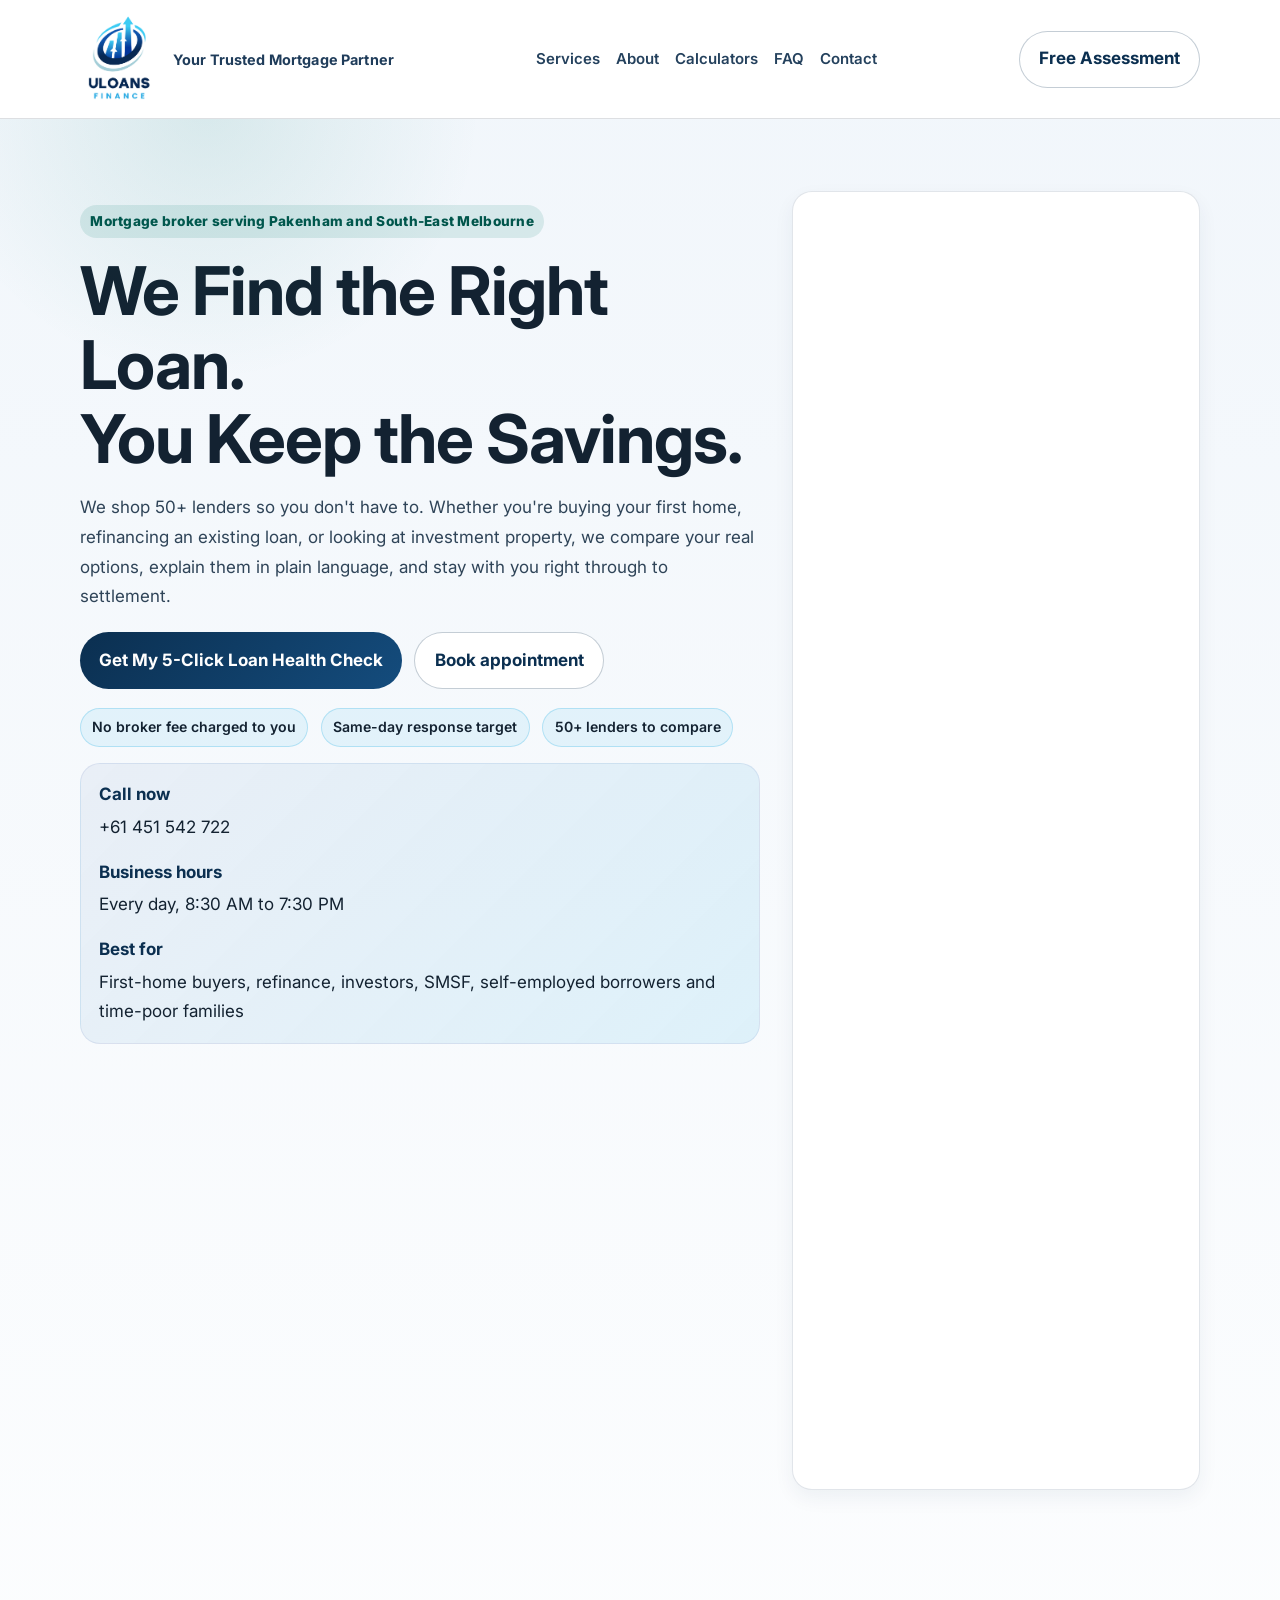
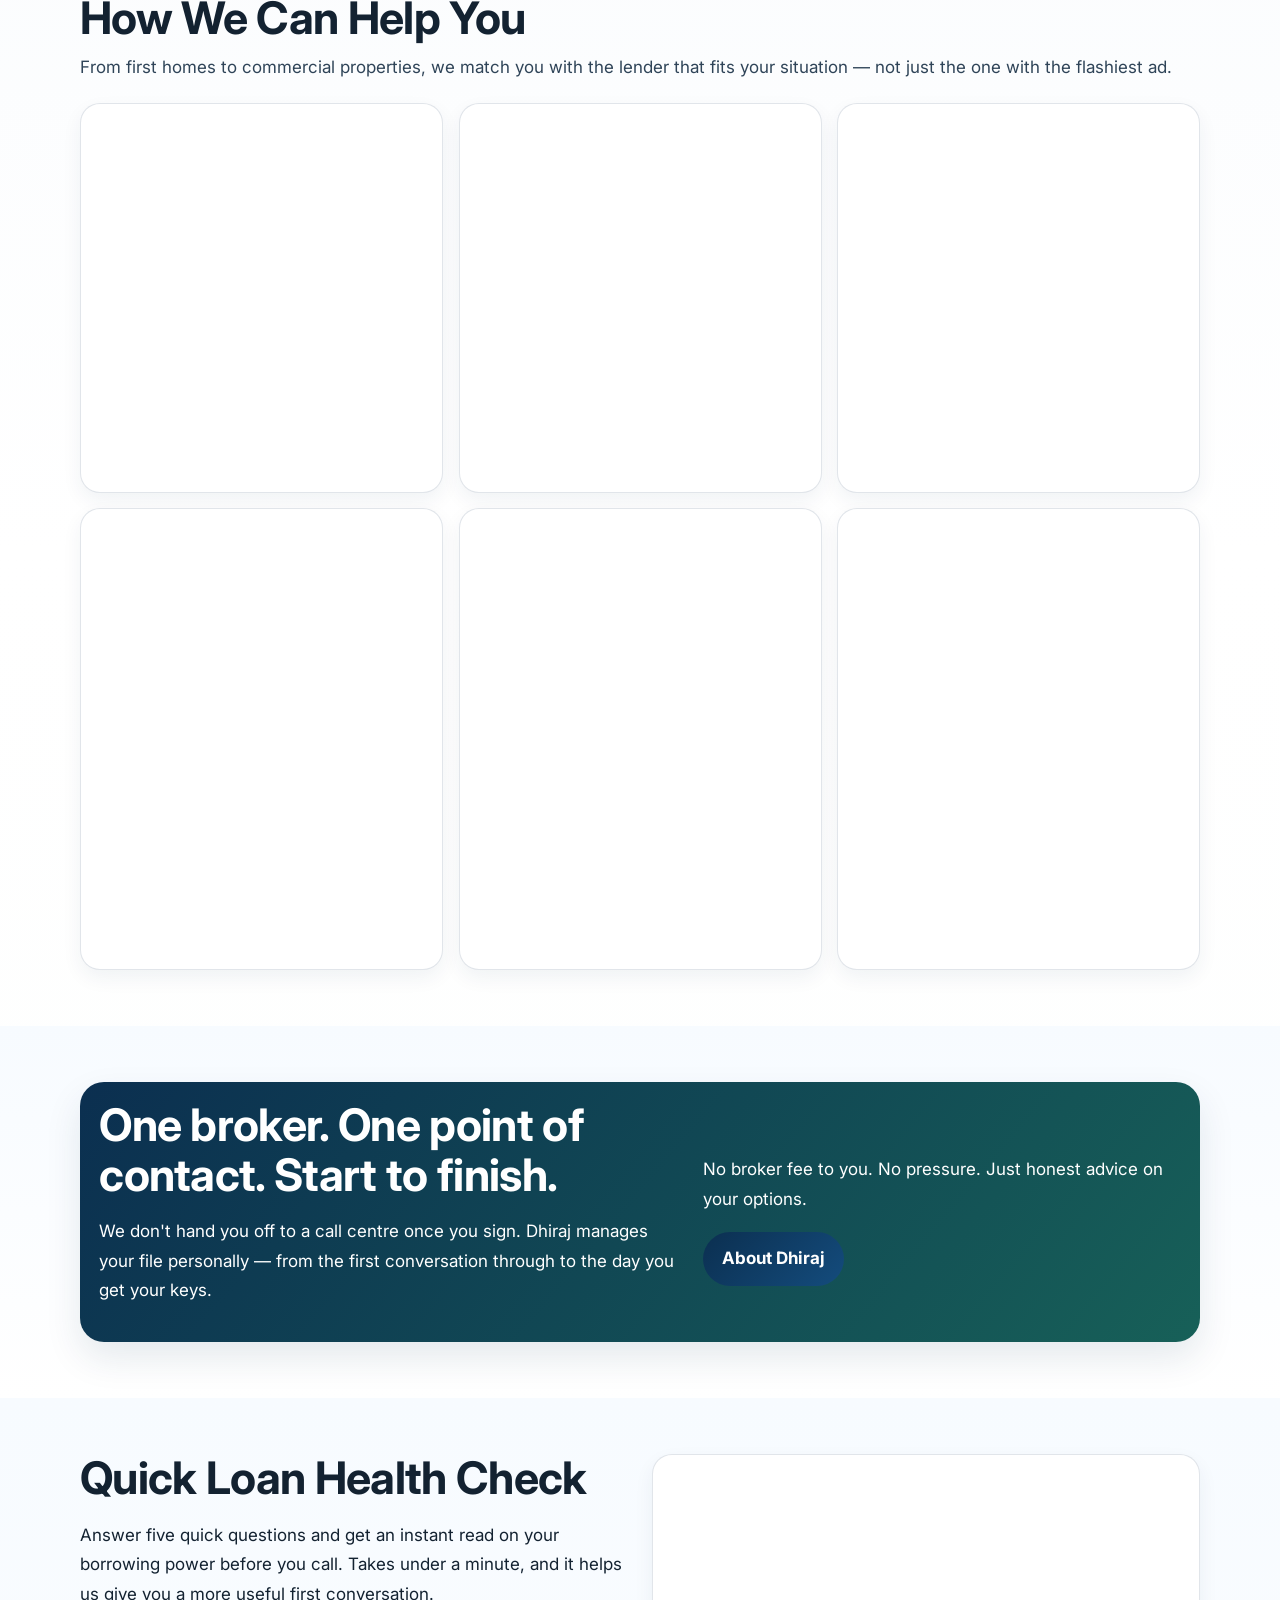
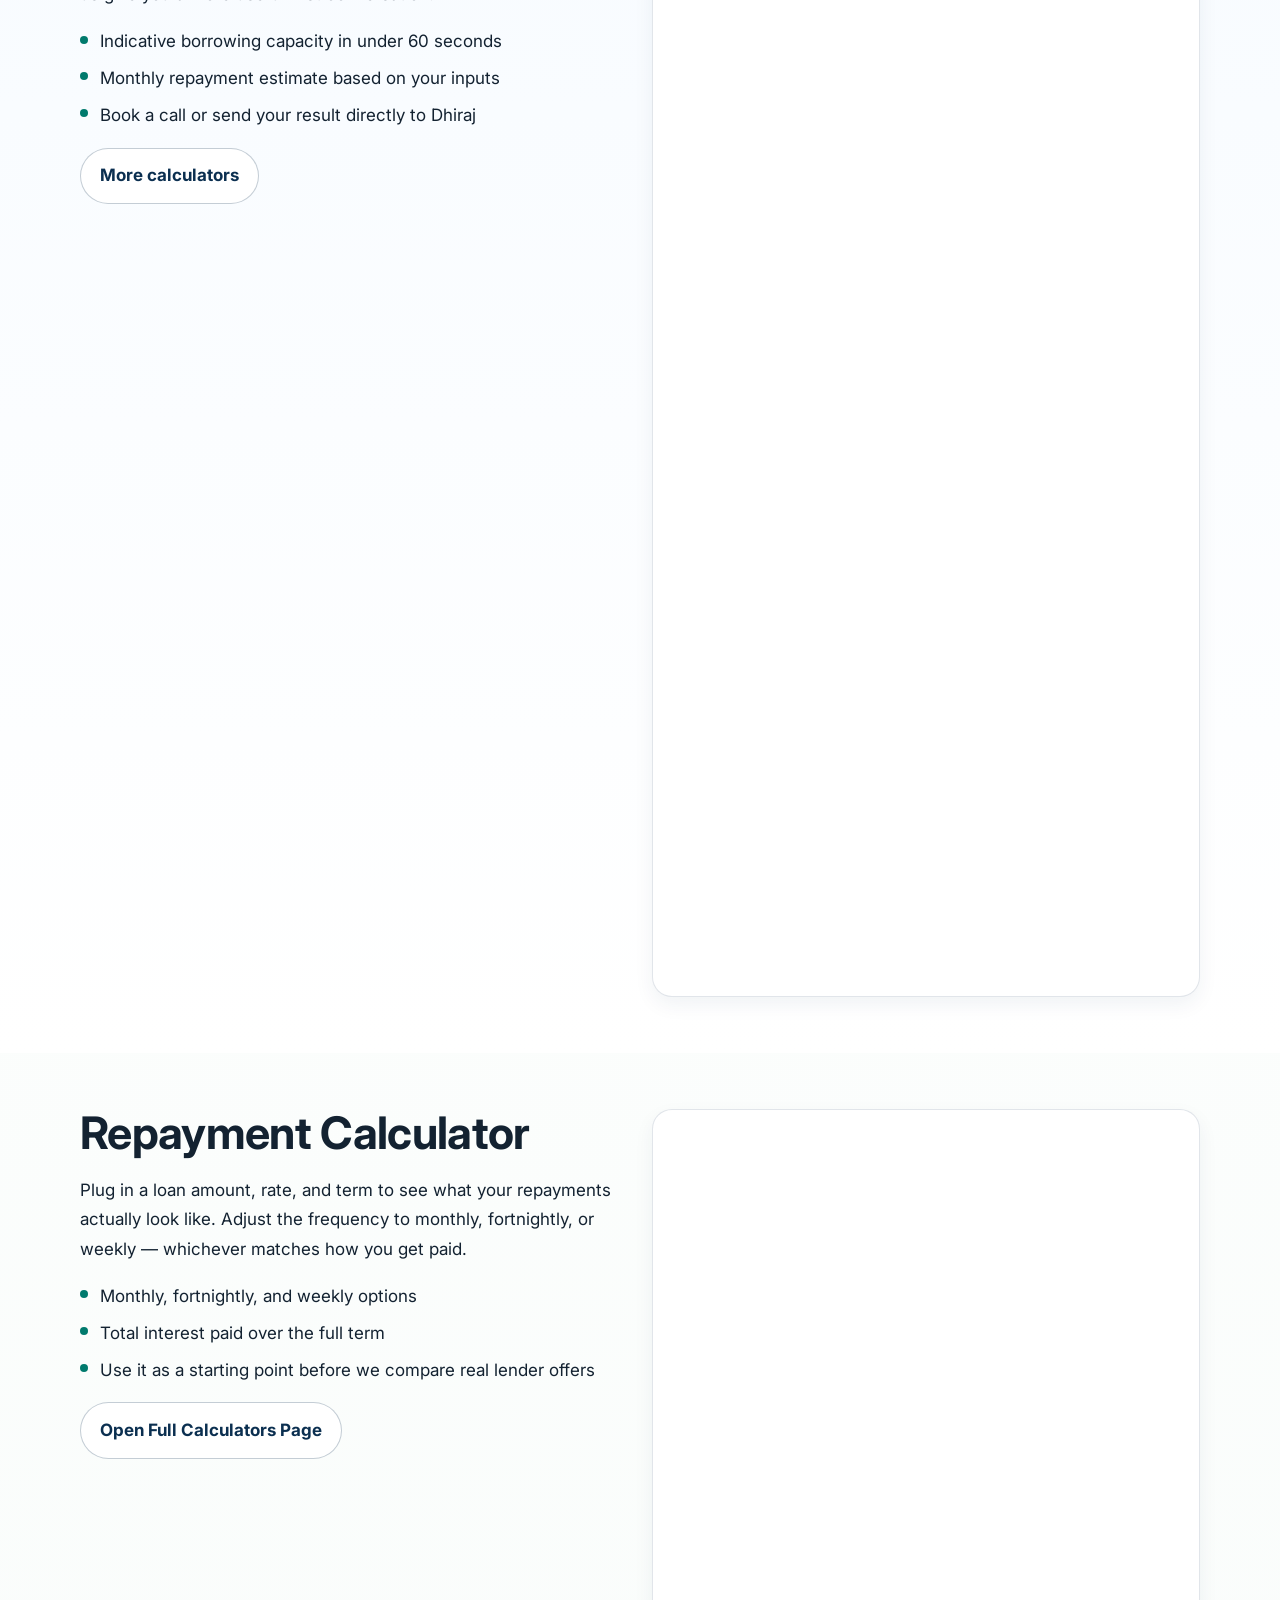
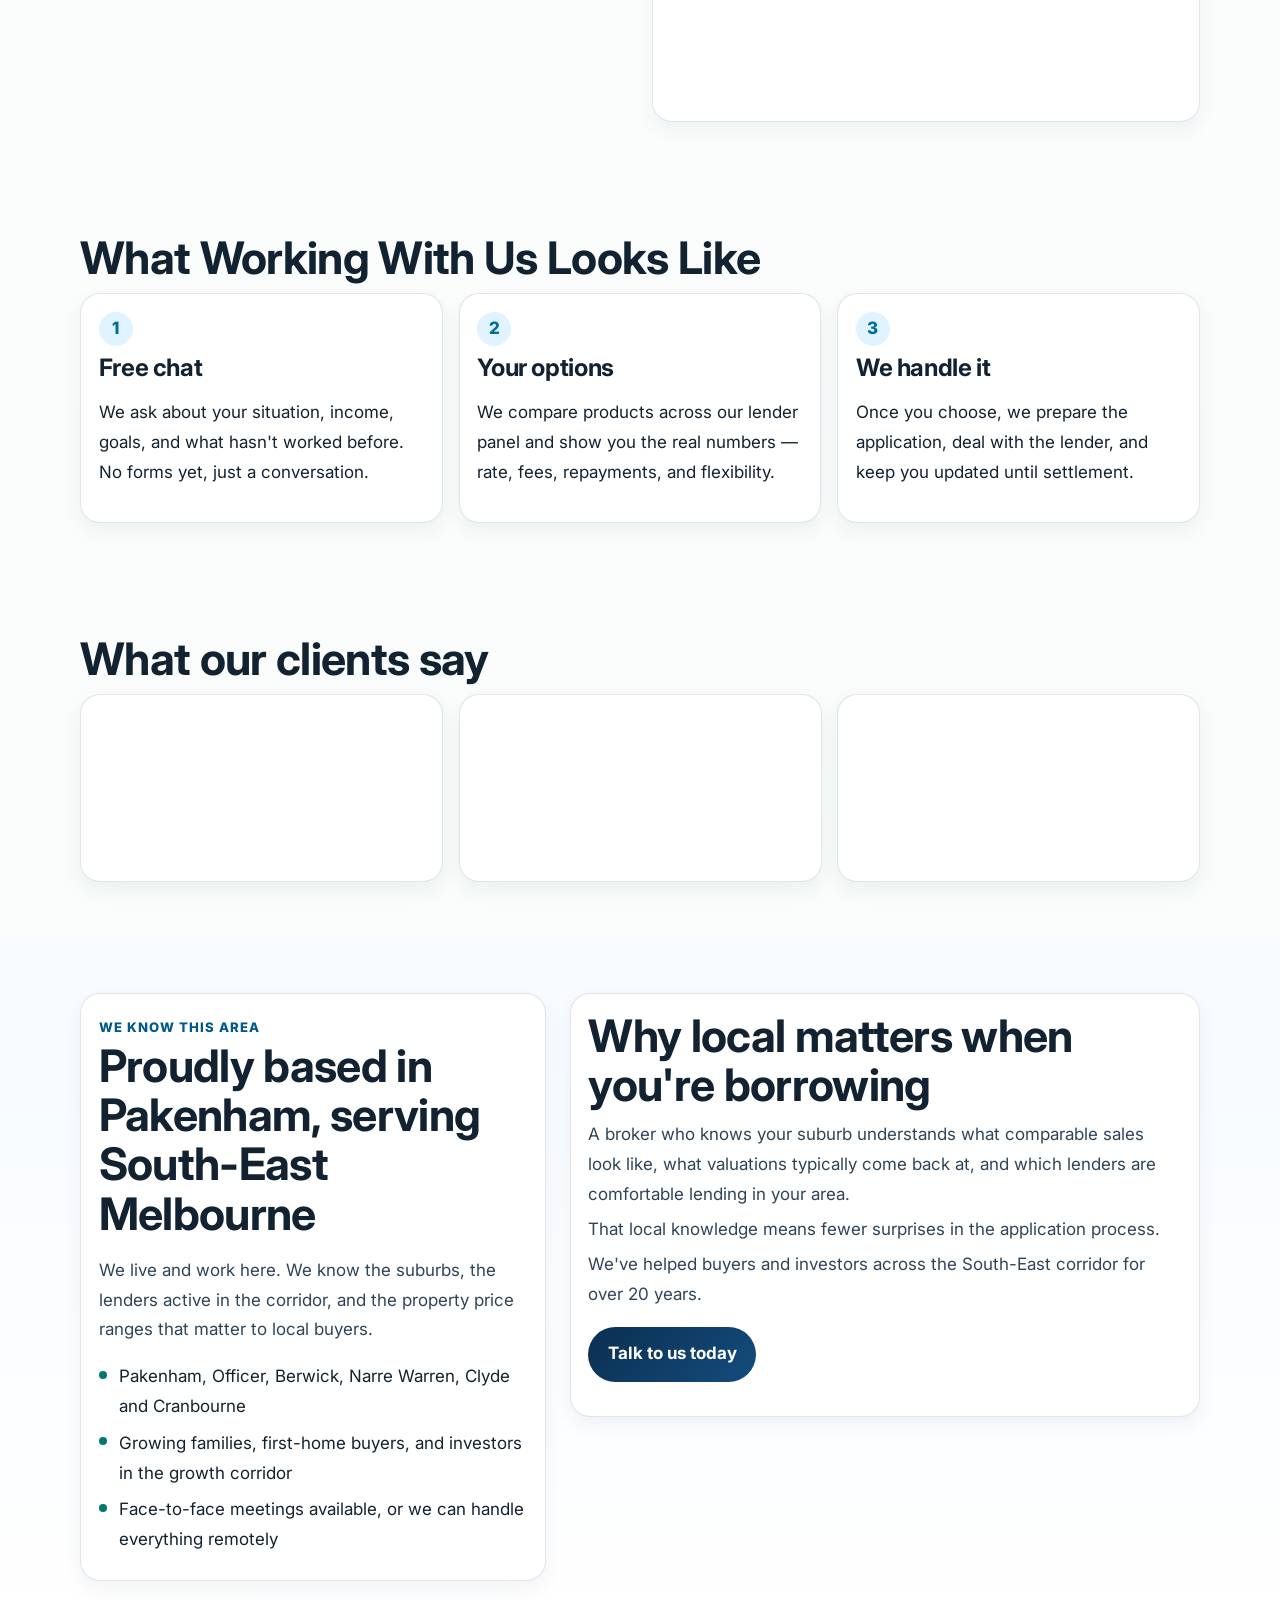
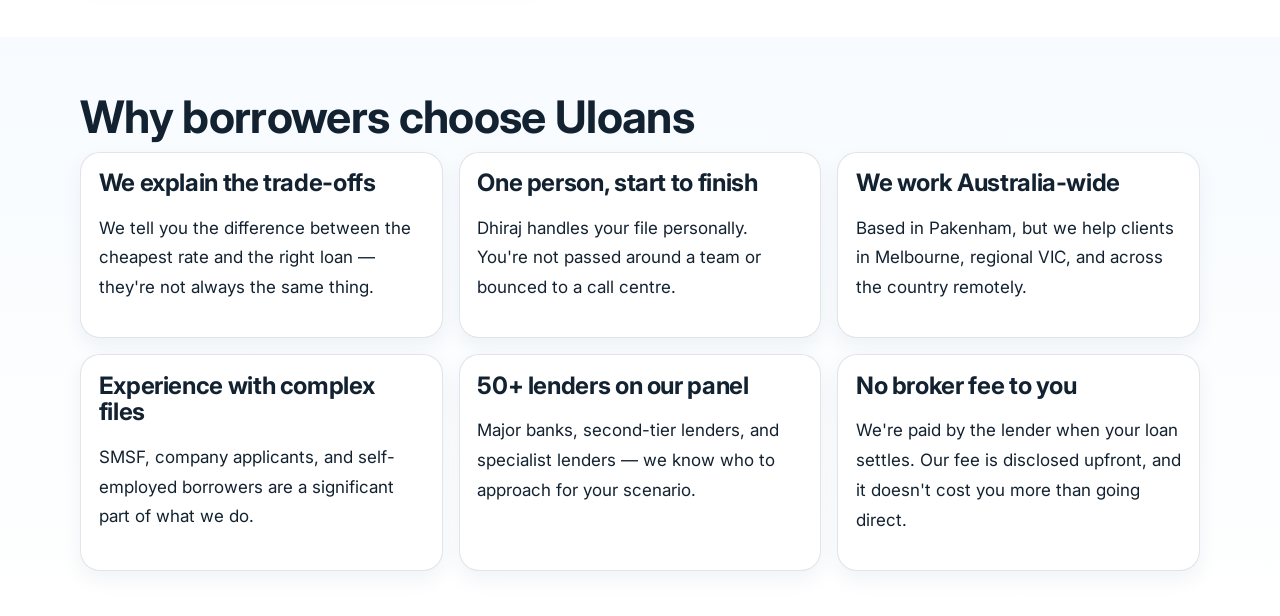
==== commit 9e3df26c: "Rewrite site content: remove AI tone, prototype notes, and marketing buzzwords" ====
--- a/prototype/index.html
+++ b/prototype/index.html
@@ -90,9 +90,9 @@
     <section class="hero" id="top">
       <div class="container hero-grid">
         <div>
-          <p class="eyebrow">Mortgage guidance for Pakenham and South-East Melbourne</p>
-          <h1>Home Loan Support You Can Understand</h1>
-          <p class="hero-copy">Compare options from 50+ lenders, understand repayments clearly, and move forward with practical guidance at every stage. We focus on simple communication, steady support, and better long-term lending outcomes.</p>
+          <p class="eyebrow">Mortgage broker serving Pakenham and South-East Melbourne</p>
+          <h1>We Find the Right Loan.<br>You Keep the Savings.</h1>
+          <p class="hero-copy">We shop 50+ lenders so you don't have to. Whether you're buying your first home, refinancing an existing loan, or looking at investment property, we compare your real options, explain them in plain language, and stay with you right through to settlement.</p>
           <div class="hero-cta">
             <a class="btn" href="#snapshot">Get My 5-Click Loan Health Check</a>
             <a class="btn btn-ghost" href="https://bookings.cloud.microsoft/book/AppointmentwithDhirajUloansFinance@uloansfinance.com.au/?ismsaljsauthenabled">Book appointment</a>
@@ -118,7 +118,7 @@
           </div>
         </div>
         <div class="hero-card" aria-label="Trust stats">
-          <h2>Trusted by 500+ Pakenham borrowers</h2>
+          <h2>500+ South-East Melbourne borrowers helped</h2>
           <div class="stats">
             <article><strong>4.9⭐</strong><span>Client satisfaction</span></article>
             <article><strong>20+</strong><span>Years experience</span></article>
@@ -136,15 +136,15 @@
 
     <section class="section" id="services">
       <div class="container">
-        <h2>Lending Solutions Matched to Your Life Stage</h2>
-        <p class="section-copy">Whether you are buying, refinancing, investing, or expanding a business, we explain your options in plain language and help you choose with confidence.</p>
+        <h2>How We Can Help You</h2>
+        <p class="section-copy">From first homes to commercial properties, we match you with the lender that fits your situation — not just the one with the flashiest ad.</p>
         <div class="service-grid">
-          <article class="card"><h3>Home Loans</h3><p>Owner-occupier and investor solutions tailored to your property goals.</p></article>
-          <article class="card"><h3>Refinance</h3><p>Lower repayments, release equity, or switch to better features and flexibility.</p></article>
-          <article class="card"><h3>First Home Buyer</h3><p>Support for grants, guarantees, and the full first-home buying journey.</p></article>
-          <article class="card"><h3>Commercial Loans</h3><p>Business and commercial property finance with strategic lender matching.</p></article>
-          <article class="card"><h3>Car Loans</h3><p>Competitive lending for new and used vehicles with clear repayment options.</p></article>
-          <article class="card"><h3>SMSF and Self-Employed</h3><p>Specialist handling for complex income profiles and documentation paths.</p></article>
+          <article class="card"><h3>Home Loans</h3><p>Buying to live in or rent out — we find the rate and structure that works for your numbers.</p></article>
+          <article class="card"><h3>Refinancing</h3><p>If your current lender hasn't reviewed your rate lately, chances are you're paying too much. We check.</p></article>
+          <article class="card"><h3>First Home Buyers</h3><p>We walk you through grants, guarantees, deposit options, and what the bank actually wants to see.</p></article>
+          <article class="card"><h3>Commercial Loans</h3><p>Business premises, equipment, or mixed-use — we know which lenders are realistic for commercial scenarios.</p></article>
+          <article class="card"><h3>Car Loans</h3><p>We compare rates on new and used vehicles and structure repayments around your cash flow.</p></article>
+          <article class="card"><h3>SMSF &amp; Self-Employed</h3><p>Complex income? ABN applicant? SMSF structure? We've done it before and know what lenders need.</p></article>
         </div>
       </div>
     </section>
@@ -152,12 +152,12 @@
     <section class="section alt">
       <div class="container cta-panel band">
         <div>
-          <h2>Expert guidance every step of the way</h2>
-          <p>We structure the right mortgage products around your goals, explain trade-offs clearly, and manage the lender conversations through to settlement.</p>
-        </div>
-        <div>
-          <p>Transparent advice. Fast approvals. Competitive rates. No-obligation first conversation.</p>
-          <a class="btn" href="about.html">Meet Uloans</a>
+          <h2>One broker. One point of contact. Start to finish.</h2>
+          <p>We don't hand you off to a call centre once you sign. Dhiraj manages your file personally — from the first conversation through to the day you get your keys.</p>
+        </div>
+        <div>
+          <p>No broker fee to you. No pressure. Just honest advice on your options.</p>
+          <a class="btn" href="/about">About Dhiraj</a>
         </div>
       </div>
     </section>
@@ -165,14 +165,14 @@
     <section class="section alt" id="snapshot" aria-labelledby="snapshot-title">
       <div class="container split">
         <div>
-          <h2 id="snapshot-title">5-Click Borrowing Power and Loan Health Check</h2>
-          <p>Answer a few quick questions to get an instant direction before your broker call. This keeps the experience fast for the customer while giving Uloans better lead detail for call-backs, email campaigns and fact-find follow-up.</p>
+          <h2 id="snapshot-title">Quick Loan Health Check</h2>
+          <p>Answer five quick questions and get an instant read on your borrowing power before you call. Takes under a minute, and it helps us give you a more useful first conversation.</p>
           <ul class="checklist">
-            <li>Personalized recommendation in under 60 seconds</li>
-            <li>Indicative monthly repayment and capacity view</li>
-            <li>Fast handoff to callback, email or fact-find</li>
+            <li>Indicative borrowing capacity in under 60 seconds</li>
+            <li>Monthly repayment estimate based on your inputs</li>
+            <li>Book a call or send your result directly to Dhiraj</li>
           </ul>
-          <p><a class="btn btn-ghost" href="mortgage-broker-pakenham.html">See local South-East Melbourne lending support</a></p>
+          <p><a class="btn btn-ghost" href="/calculators">More calculators</a></p>
         </div>
         <form class="snapshot-form" id="snapshotForm" novalidate>
           <label for="loanType">Loan type</label>
@@ -211,12 +211,12 @@
     <section class="section" id="calculator">
       <div class="container split">
         <div>
-          <h2>Loan Repayment Calculator</h2>
-          <p>Use the same repayment inputs and payment-frequency options featured on the live Uloans calculator page.</p>
+          <h2>Repayment Calculator</h2>
+          <p>Plug in a loan amount, rate, and term to see what your repayments actually look like. Adjust the frequency to monthly, fortnightly, or weekly — whichever matches how you get paid.</p>
           <ul class="checklist">
-            <li>Loan amount, interest rate, and loan term defaults based on the live calculator</li>
-            <li>Monthly, fortnightly, and weekly repayment views</li>
-            <li>Total interest and total payment summary for better planning</li>
+            <li>Monthly, fortnightly, and weekly options</li>
+            <li>Total interest paid over the full term</li>
+            <li>Use it as a starting point before we compare real lender offers</li>
           </ul>
           <p><a class="btn btn-ghost" href="calculators.html">Open Full Calculators Page</a></p>
         </div>
@@ -249,30 +249,30 @@
 
     <section class="section" id="process">
       <div class="container">
-          <h2>A Clear 3-Step Process</h2>
+          <h2>What Working With Us Looks Like</h2>
         <div class="steps">
-          <article><span>1</span><h3>Discovery</h3><p>Free discussion to understand your goals and borrowing profile.</p></article>
-          <article><span>2</span><h3>Comparison</h3><p>We shortlist suitable options from our lender panel and explain trade-offs.</p></article>
-          <article><span>3</span><h3>Settlement</h3><p>We manage the paperwork and bank communication through to approval.</p></article>
+          <article><span>1</span><h3>Free chat</h3><p>We ask about your situation, income, goals, and what hasn't worked before. No forms yet, just a conversation.</p></article>
+          <article><span>2</span><h3>Your options</h3><p>We compare products across our lender panel and show you the real numbers — rate, fees, repayments, and flexibility.</p></article>
+          <article><span>3</span><h3>We handle it</h3><p>Once you choose, we prepare the application, deal with the lender, and keep you updated until settlement.</p></article>
         </div>
       </div>
     </section>
 
     <section class="section">
       <div class="container">
-        <h2>Client outcomes that build trust</h2>
+        <h2>What our clients say</h2>
         <div class="testimonial-grid">
           <article>
-            <blockquote>"Uloans Finance made my first home buying experience so much easier than I expected."</blockquote>
-            <footer>Sarah, Pakenham VIC</footer>
+            <blockquote>"I didn't know where to start as a first home buyer. Dhiraj walked me through everything step by step and got us into our home faster than I thought possible."</blockquote>
+            <footer>Sarah M., Pakenham VIC</footer>
           </article>
           <article>
-            <blockquote>"The process was fast, transparent, and I always knew what came next."</blockquote>
-            <footer>Refinance client</footer>
+            <blockquote>"Switched lenders and saved $340 a month. Dhiraj found a deal I didn't know existed and handled all the paperwork. Took about three weeks start to finish."</blockquote>
+            <footer>James T., Officer VIC</footer>
           </article>
           <article>
-            <blockquote>"Strong support through a more complex self-employed application."</blockquote>
-            <footer>Business owner, Melbourne</footer>
+            <blockquote>"We're self-employed and had been knocked back before. Dhiraj knew exactly which lenders work with ABN applicants and got us approved."</blockquote>
+            <footer>Tony &amp; Maria, Narre Warren VIC</footer>
           </article>
         </div>
       </div>
@@ -281,38 +281,37 @@
     <section class="section alt" id="local-seo">
       <div class="container split-tight">
         <div class="info-card">
-          <span class="page-kicker">Local Focus</span>
-          <h2>Built for Pakenham and South-East Melbourne search intent</h2>
-          <p class="lead">The fastest path to more organic leads is to win searches with strong local intent, then convert those visitors with a simple no-wait enquiry flow.</p>
+          <span class="page-kicker">We know this area</span>
+          <h2>Proudly based in Pakenham, serving South-East Melbourne</h2>
+          <p class="lead">We live and work here. We know the suburbs, the lenders active in the corridor, and the property price ranges that matter to local buyers.</p>
           <ul class="checklist">
-            <li>Target suburbs: Pakenham, Officer, Berwick, Narre Warren, Clyde, Cranbourne and nearby growth corridors</li>
-            <li>Focus keywords: mortgage broker Pakenham, low rate home loan Pakenham, refinance broker South-East Melbourne</li>
-            <li>Lead path: calculator to loan health check to callback, email or fact-find</li>
+            <li>Pakenham, Officer, Berwick, Narre Warren, Clyde and Cranbourne</li>
+            <li>Growing families, first-home buyers, and investors in the growth corridor</li>
+            <li>Face-to-face meetings available, or we can handle everything remotely</li>
           </ul>
         </div>
         <div class="info-card">
-          <h2>Priority growth actions</h2>
+          <h2>Why local matters when you're borrowing</h2>
           <div class="contact-list">
-            <p><strong>1.</strong> Publish local pages and suburb-specific case studies.</p>
-            <p><strong>2.</strong> Turn every enquiry into review, referral and email follow-up.</p>
-            <p><strong>3.</strong> Use the calculator and loan health check as the main organic lead magnet.</p>
-            <p><strong>4.</strong> Keep response speed visible across every CTA.</p>
-          </div>
-          <p><a class="btn" href="mortgage-broker-pakenham.html">Open the Pakenham landing page</a></p>
+            <p>A broker who knows your suburb understands what comparable sales look like, what valuations typically come back at, and which lenders are comfortable lending in your area.</p>
+            <p>That local knowledge means fewer surprises in the application process.</p>
+            <p>We've helped buyers and investors across the South-East corridor for over 20 years.</p>
+          </div>
+          <p><a class="btn" href="/contact">Talk to us today</a></p>
         </div>
       </div>
     </section>
 
     <section class="section alt" id="insights">
       <div class="container">
-        <h2>Why Choose Uloans Finance</h2>
+        <h2>Why borrowers choose Uloans</h2>
         <div class="feature-grid">
-          <article><h3>Transparent Advice</h3><p>Clear explanations of rates, fees, and lending criteria before you proceed.</p></article>
-          <article><h3>Dedicated Support</h3><p>A reliable point of contact from first call to post-settlement guidance.</p></article>
-          <article><h3>Nationwide Reach</h3><p>Expert support for borrowers across Australia, with local understanding.</p></article>
-          <article><h3>Specialist Experience</h3><p>Strong capability with SMSF, company, and self-employed applications.</p></article>
-          <article><h3>Exclusive Lender Access</h3><p>Access to competitive products and lender options not always surfaced in direct-bank journeys.</p></article>
-          <article><h3>Zero Direct Broker Fee</h3><p>The lender covers Uloans commissions, with costs disclosed up front for clarity.</p></article>
+          <article><h3>We explain the trade-offs</h3><p>We tell you the difference between the cheapest rate and the right loan — they're not always the same thing.</p></article>
+          <article><h3>One person, start to finish</h3><p>Dhiraj handles your file personally. You're not passed around a team or bounced to a call centre.</p></article>
+          <article><h3>We work Australia-wide</h3><p>Based in Pakenham, but we help clients in Melbourne, regional VIC, and across the country remotely.</p></article>
+          <article><h3>Experience with complex files</h3><p>SMSF, company applicants, and self-employed borrowers are a significant part of what we do.</p></article>
+          <article><h3>50+ lenders on our panel</h3><p>Major banks, second-tier lenders, and specialist lenders — we know who to approach for your scenario.</p></article>
+          <article><h3>No broker fee to you</h3><p>We're paid by the lender when your loan settles. Our fee is disclosed upfront, and it doesn't cost you more than going direct.</p></article>
         </div>
       </div>
     </section>
@@ -320,8 +319,8 @@
     <section class="section" id="contact">
       <div class="container contact-grid">
         <div>
-          <h2>Ready to Find Your Perfect Loan Solution?</h2>
-          <p>Book a free assessment and get a tailored strategy for your lending goals. If you are comparing options now, start with a quick call and we will help you understand your strongest next move.</p>
+          <h2>Not sure where to start? That's fine.</h2>
+          <p>Most people who call us aren't ready to apply yet — they just want to understand their options. That's exactly what the first conversation is for. No forms, no pressure, no obligation.</p>
           <div class="contact-list">
             <p><strong>Email:</strong> <a href="mailto:info@uloansfinance.com.au">info@uloansfinance.com.au</a></p>
             <p><strong>Phone:</strong> <a href="tel:+61451542722">+61 451 542 722</a></p>
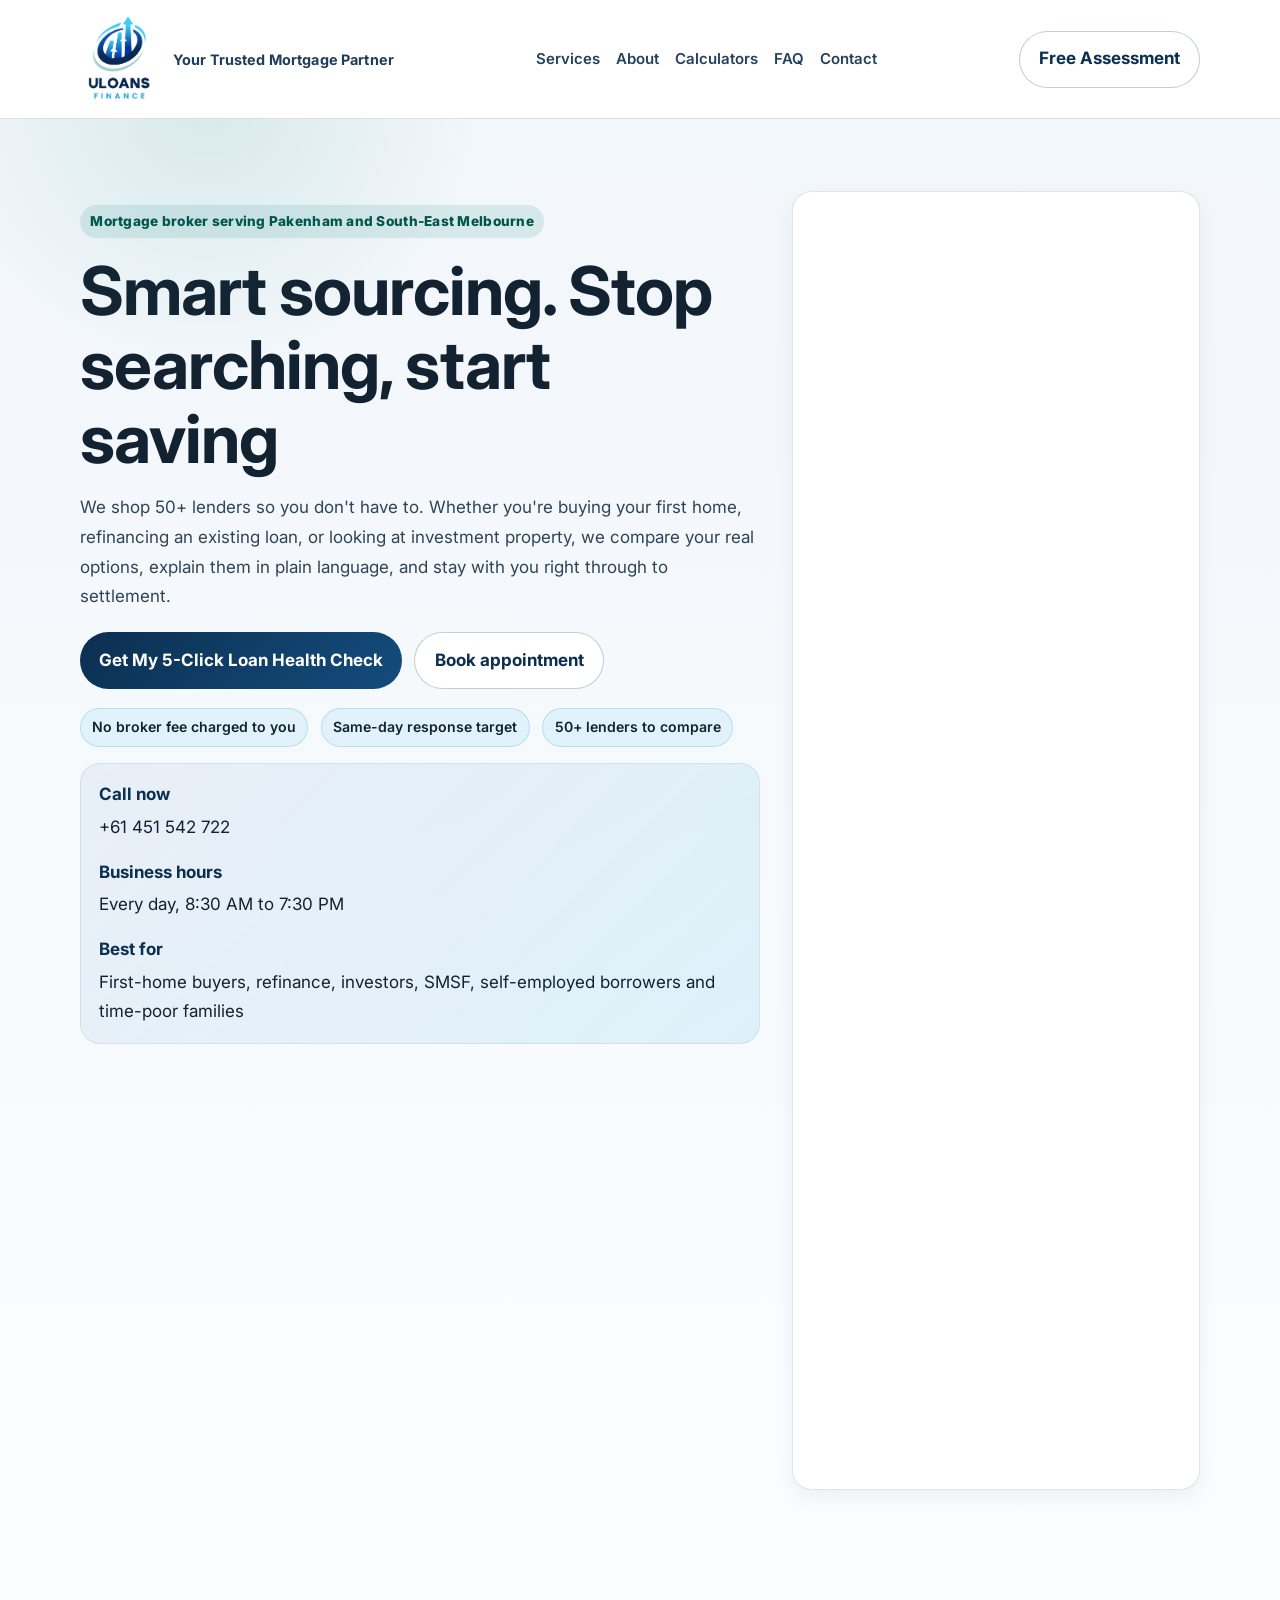
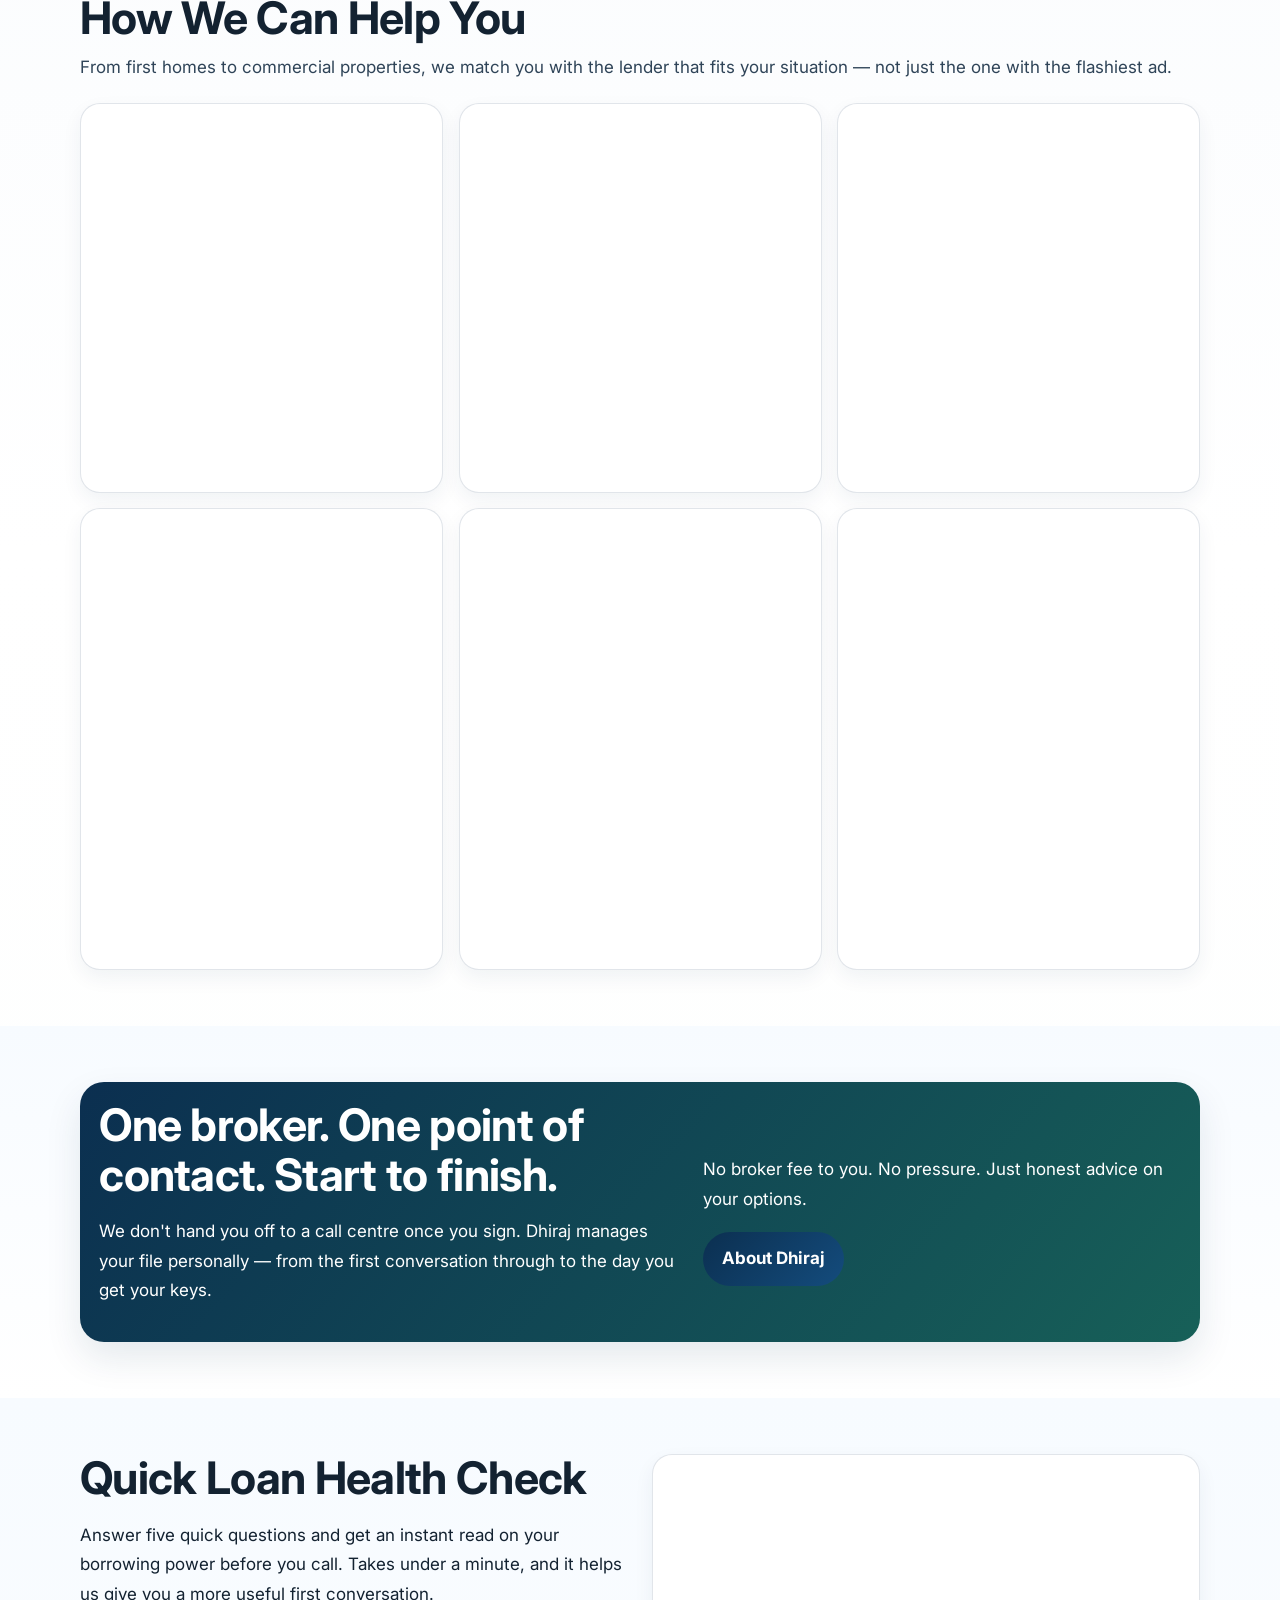
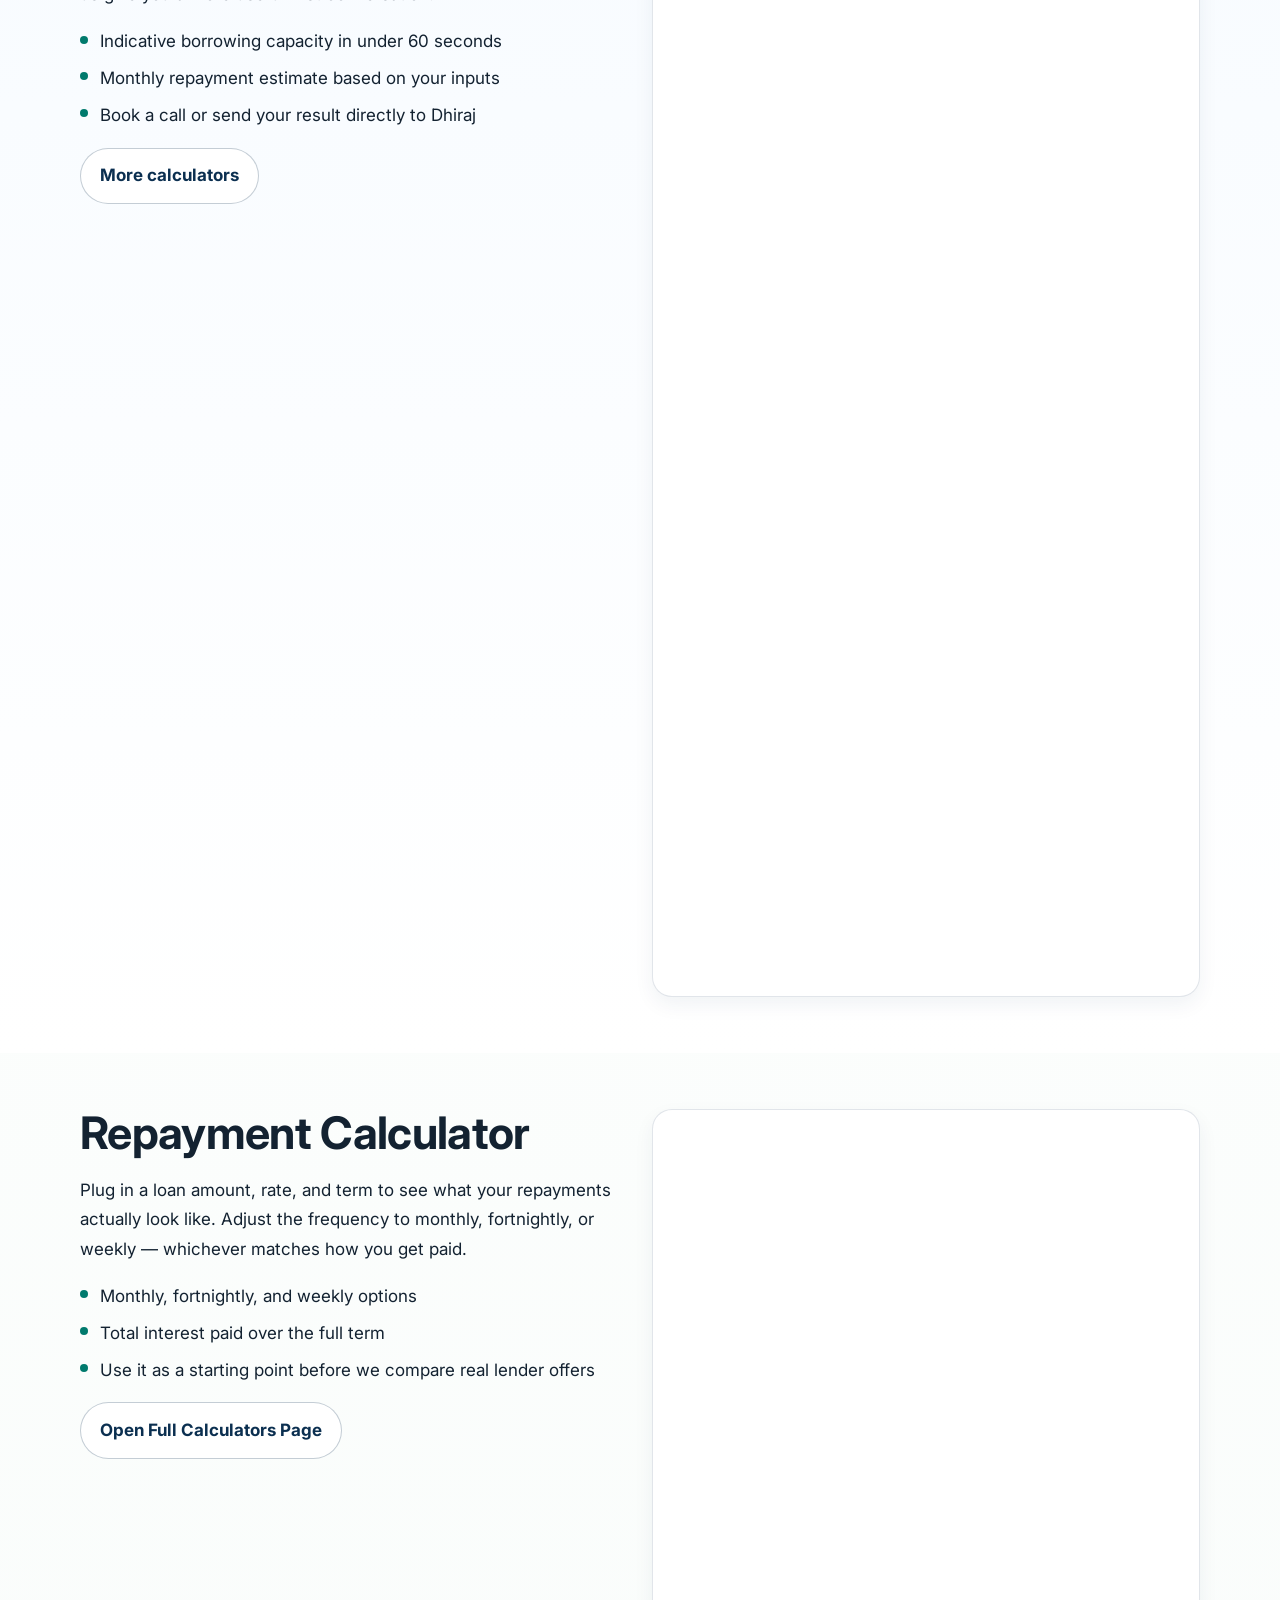
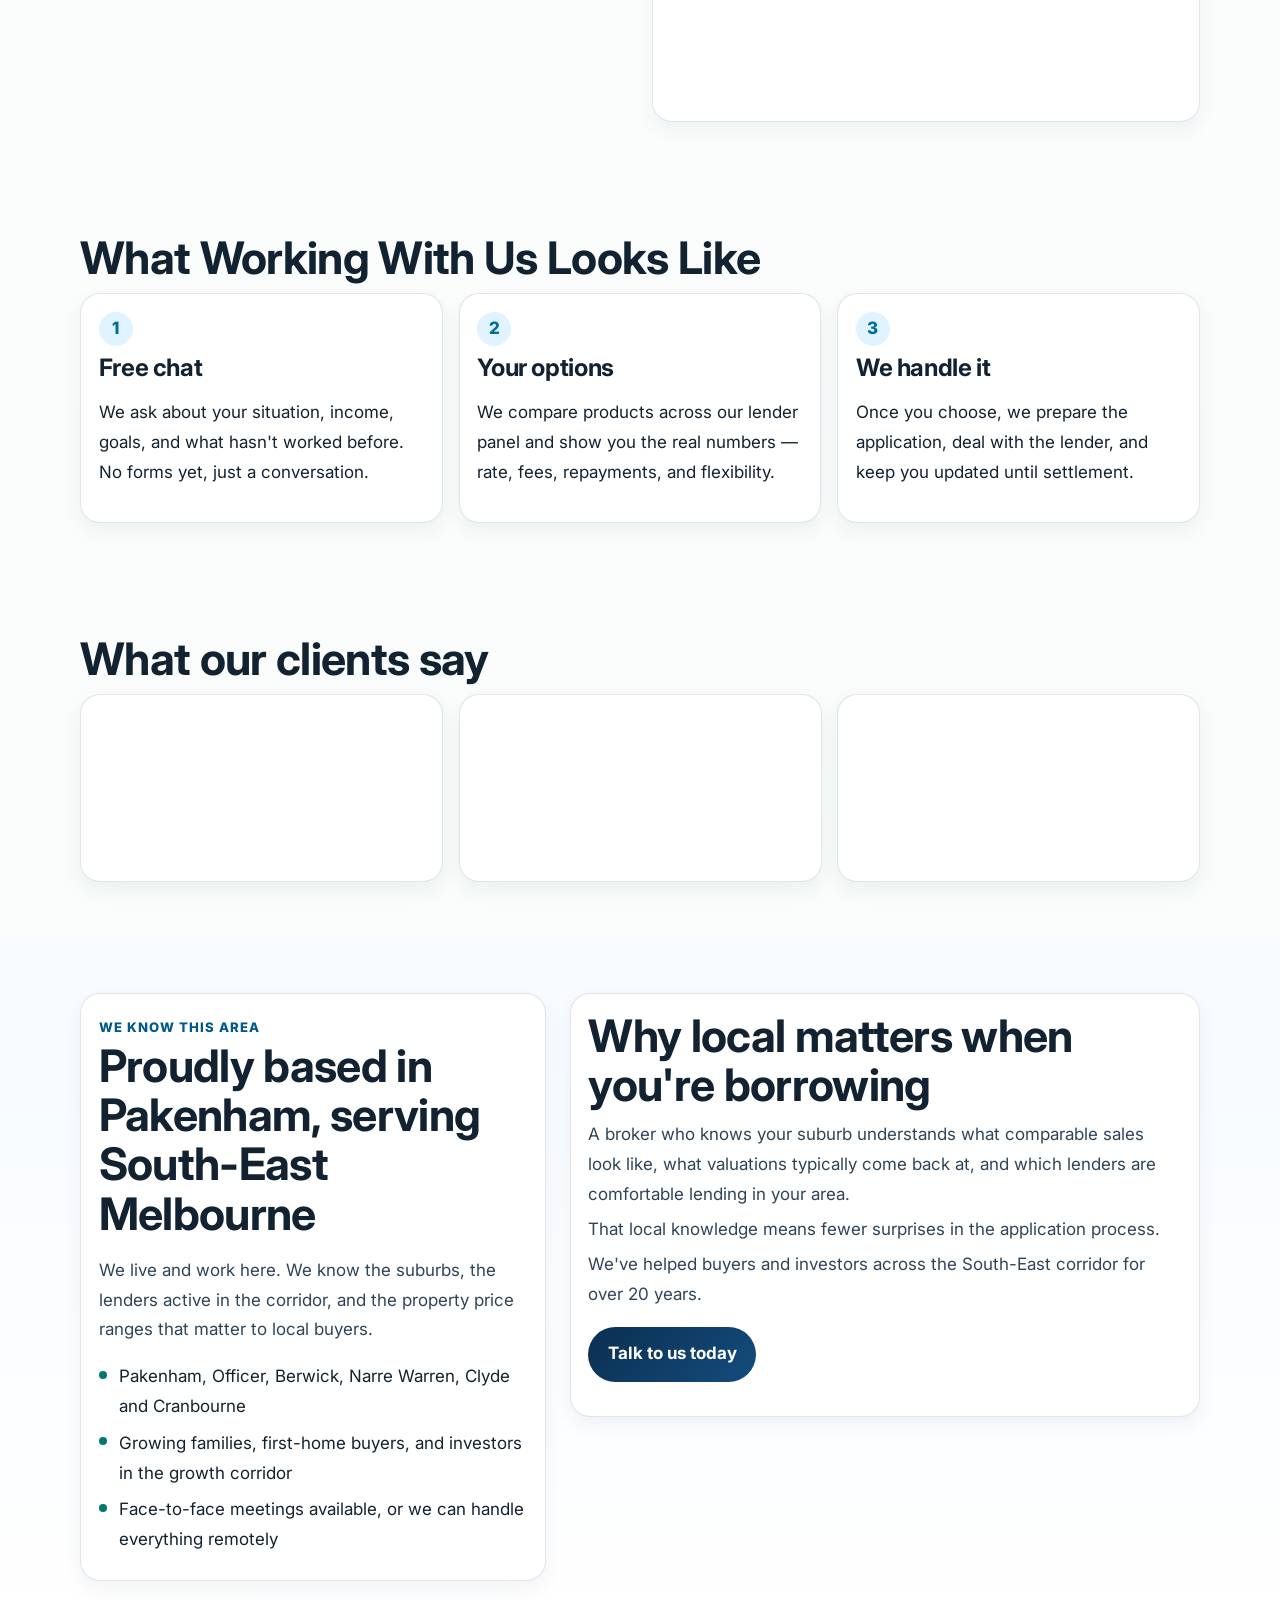
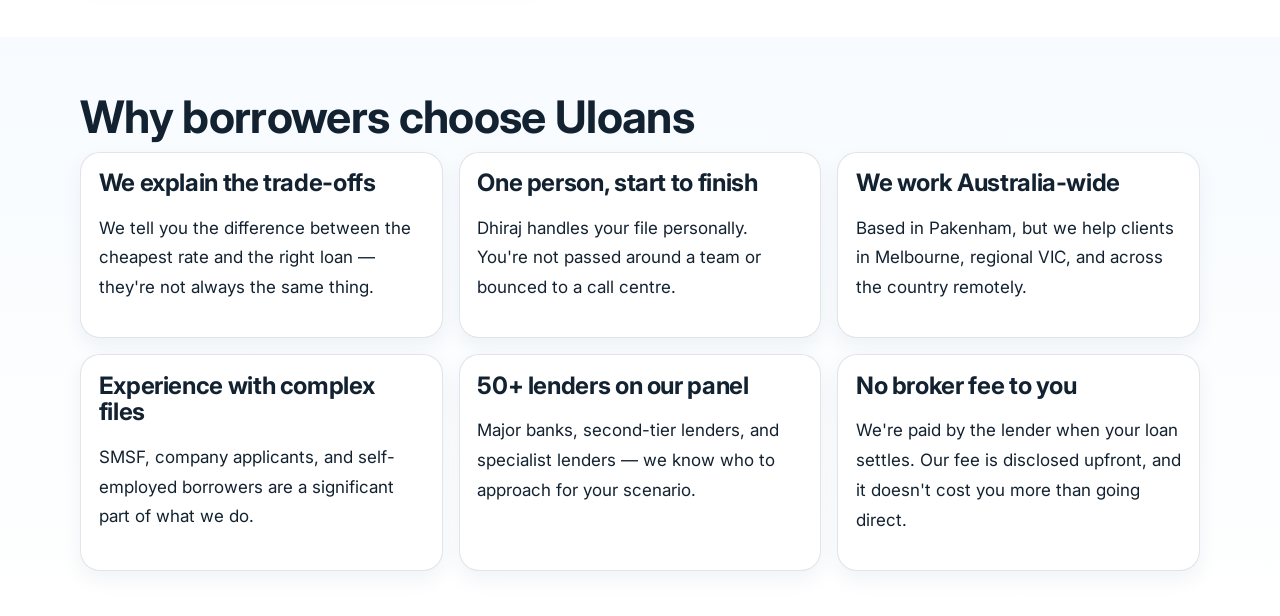
==== commit 3692d644: "Update homepage H1 copy" ====
--- a/prototype/index.html
+++ b/prototype/index.html
@@ -91,7 +91,7 @@
       <div class="container hero-grid">
         <div>
           <p class="eyebrow">Mortgage broker serving Pakenham and South-East Melbourne</p>
-          <h1>We Find the Right Loan.<br>You Keep the Savings.</h1>
+          <h1>Smart sourcing. Stop searching, start saving</h1>
           <p class="hero-copy">We shop 50+ lenders so you don't have to. Whether you're buying your first home, refinancing an existing loan, or looking at investment property, we compare your real options, explain them in plain language, and stay with you right through to settlement.</p>
           <div class="hero-cta">
             <a class="btn" href="#snapshot">Get My 5-Click Loan Health Check</a>
